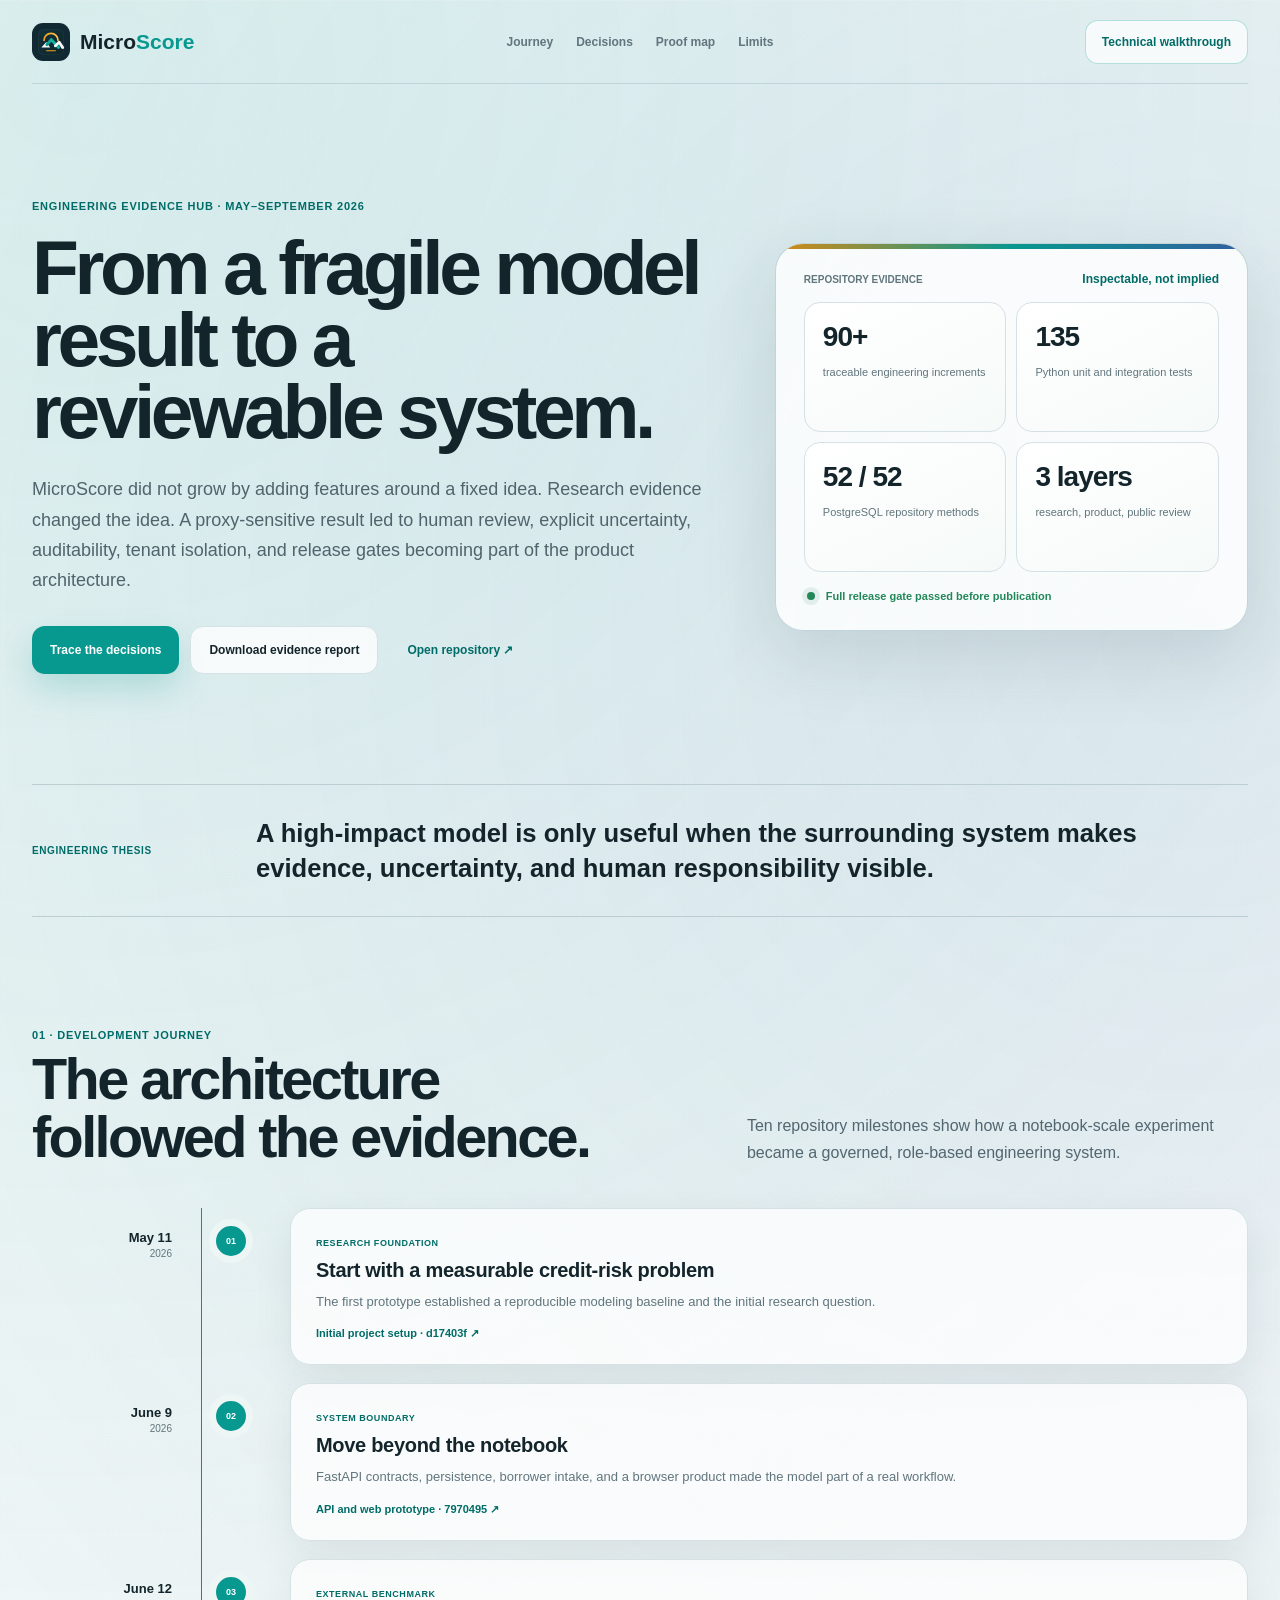
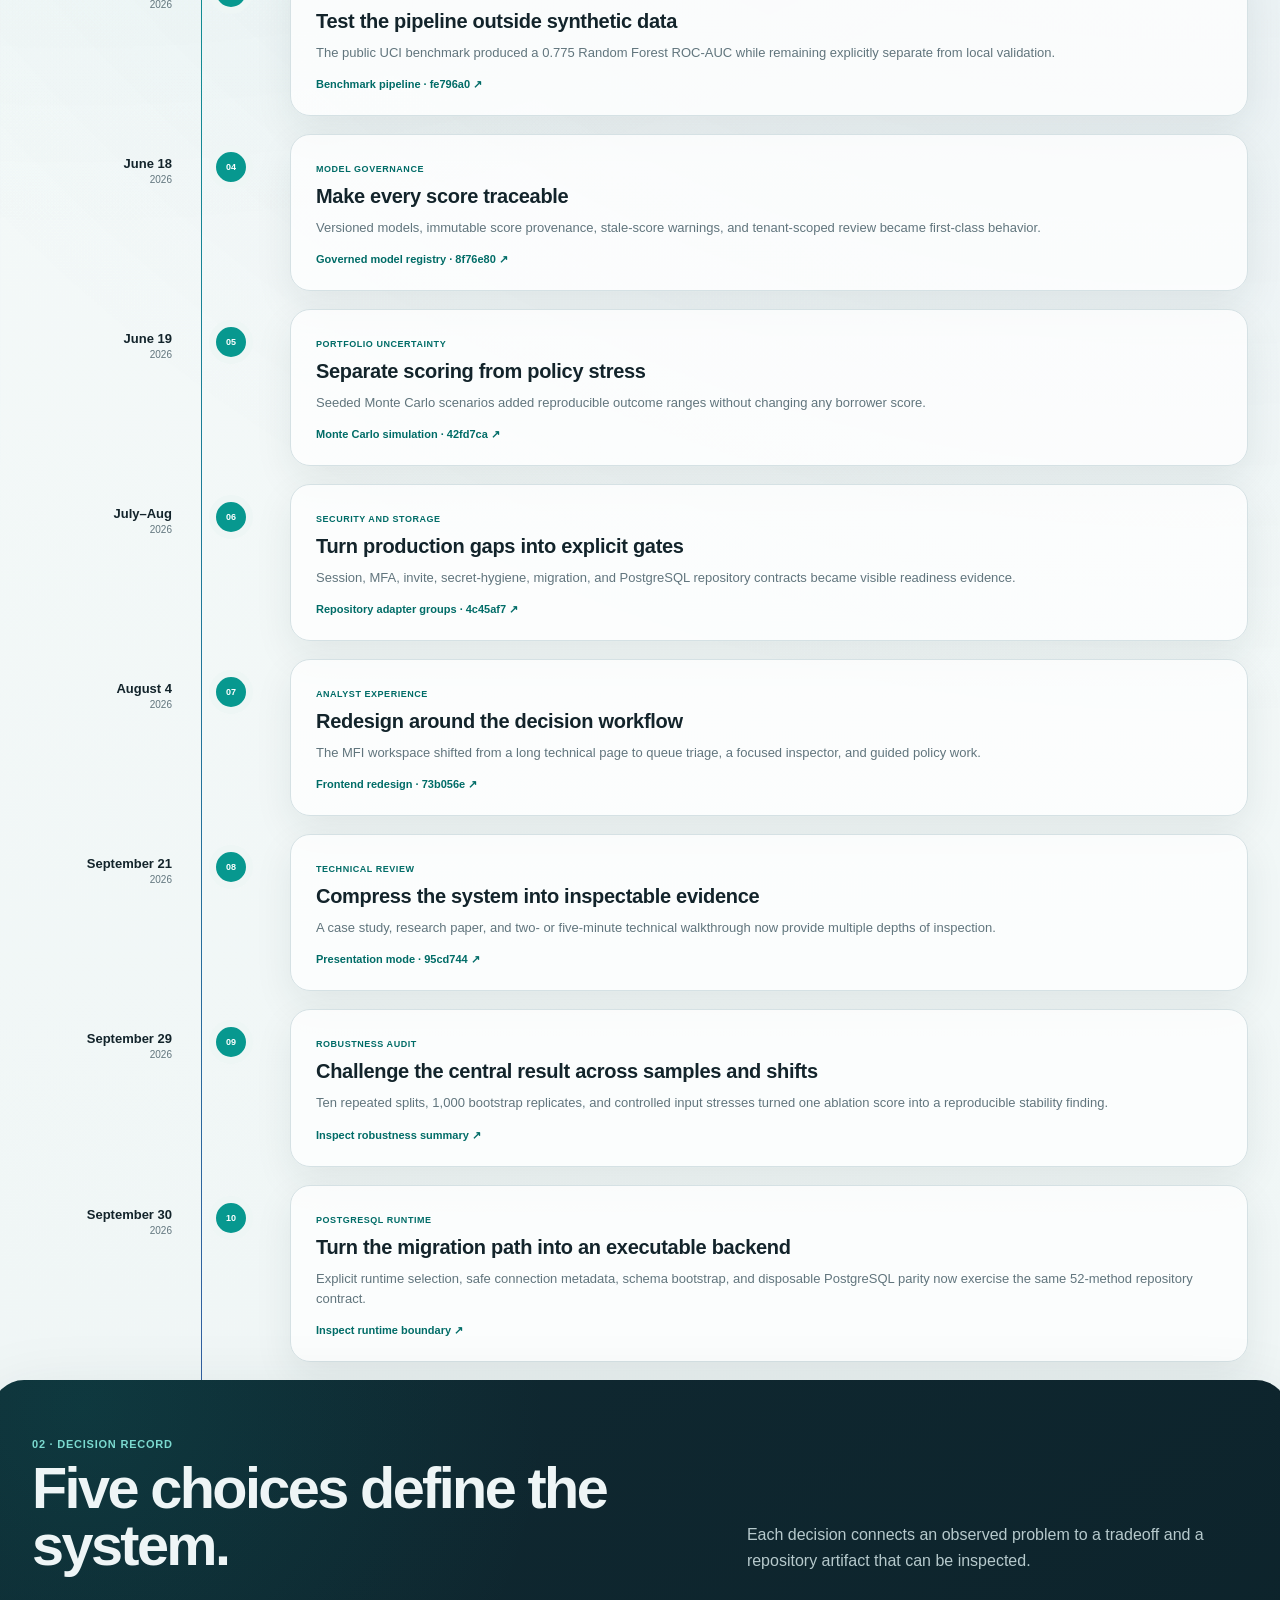
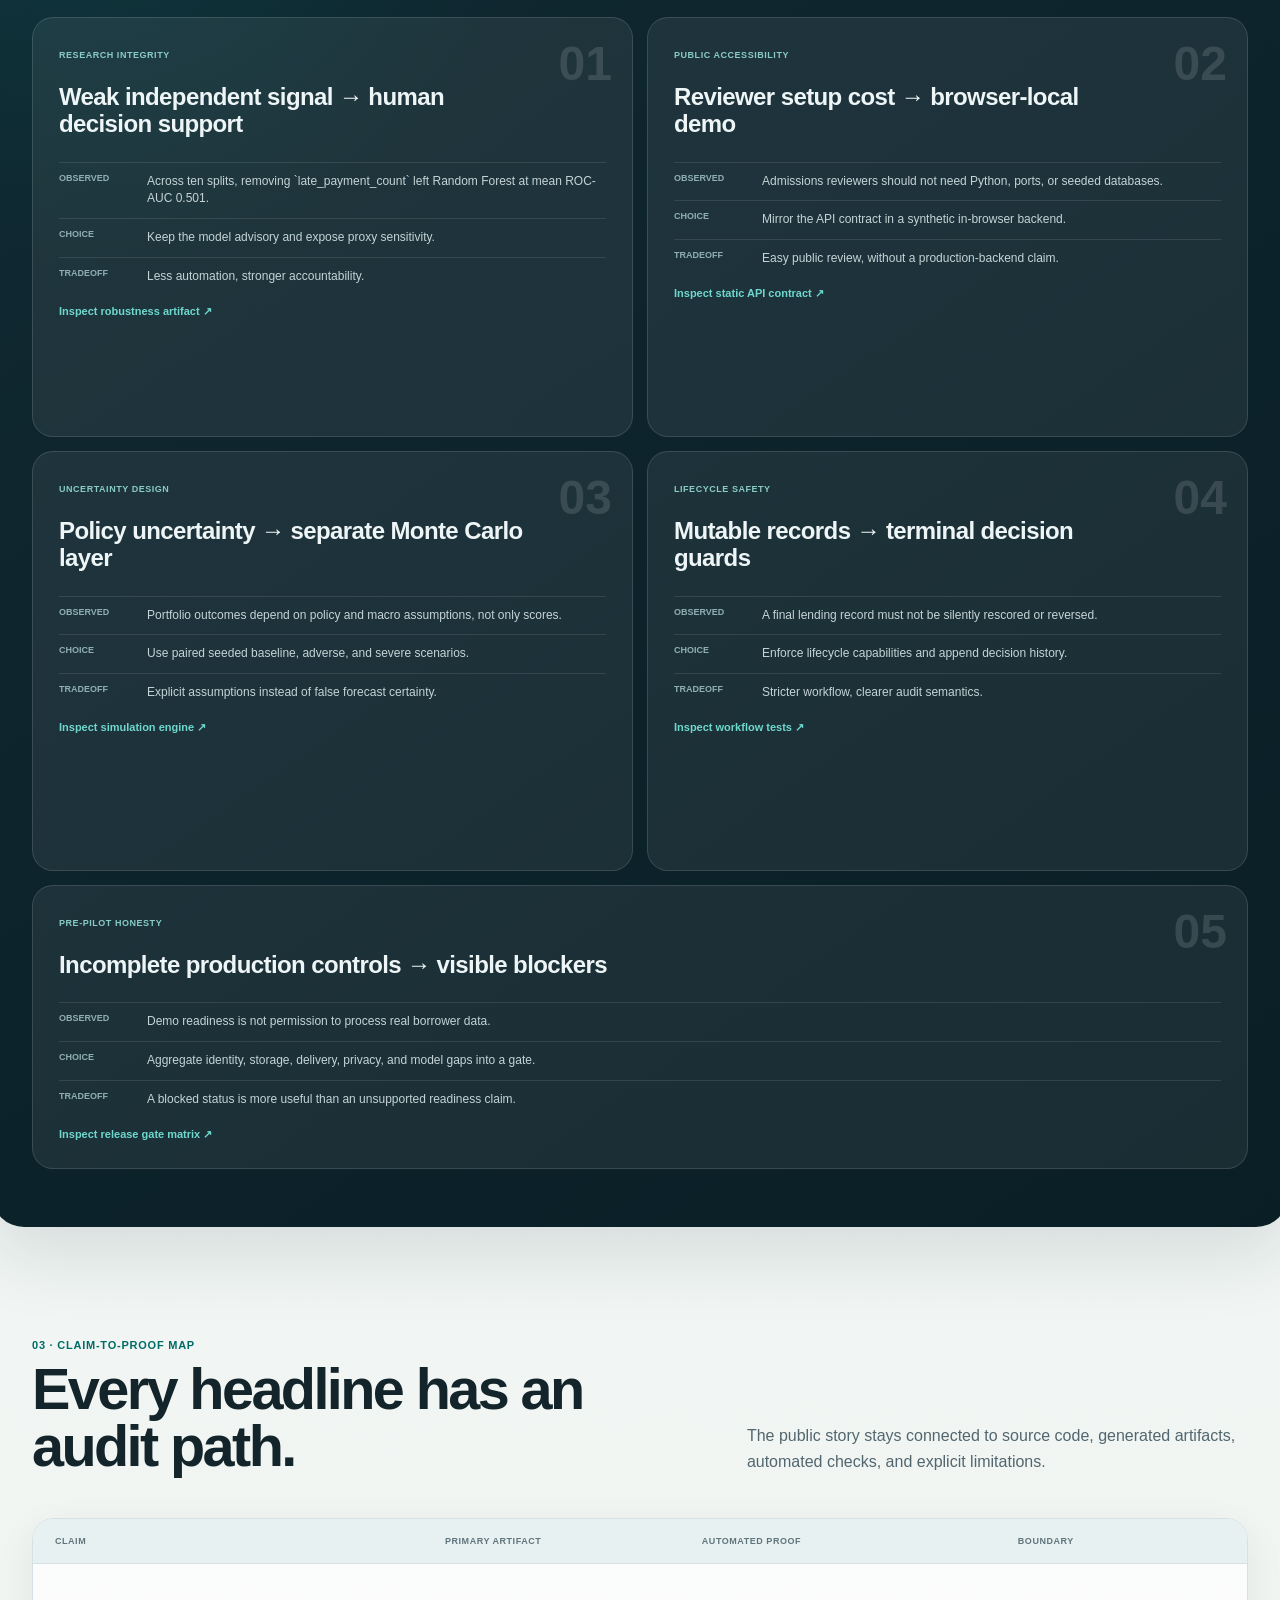
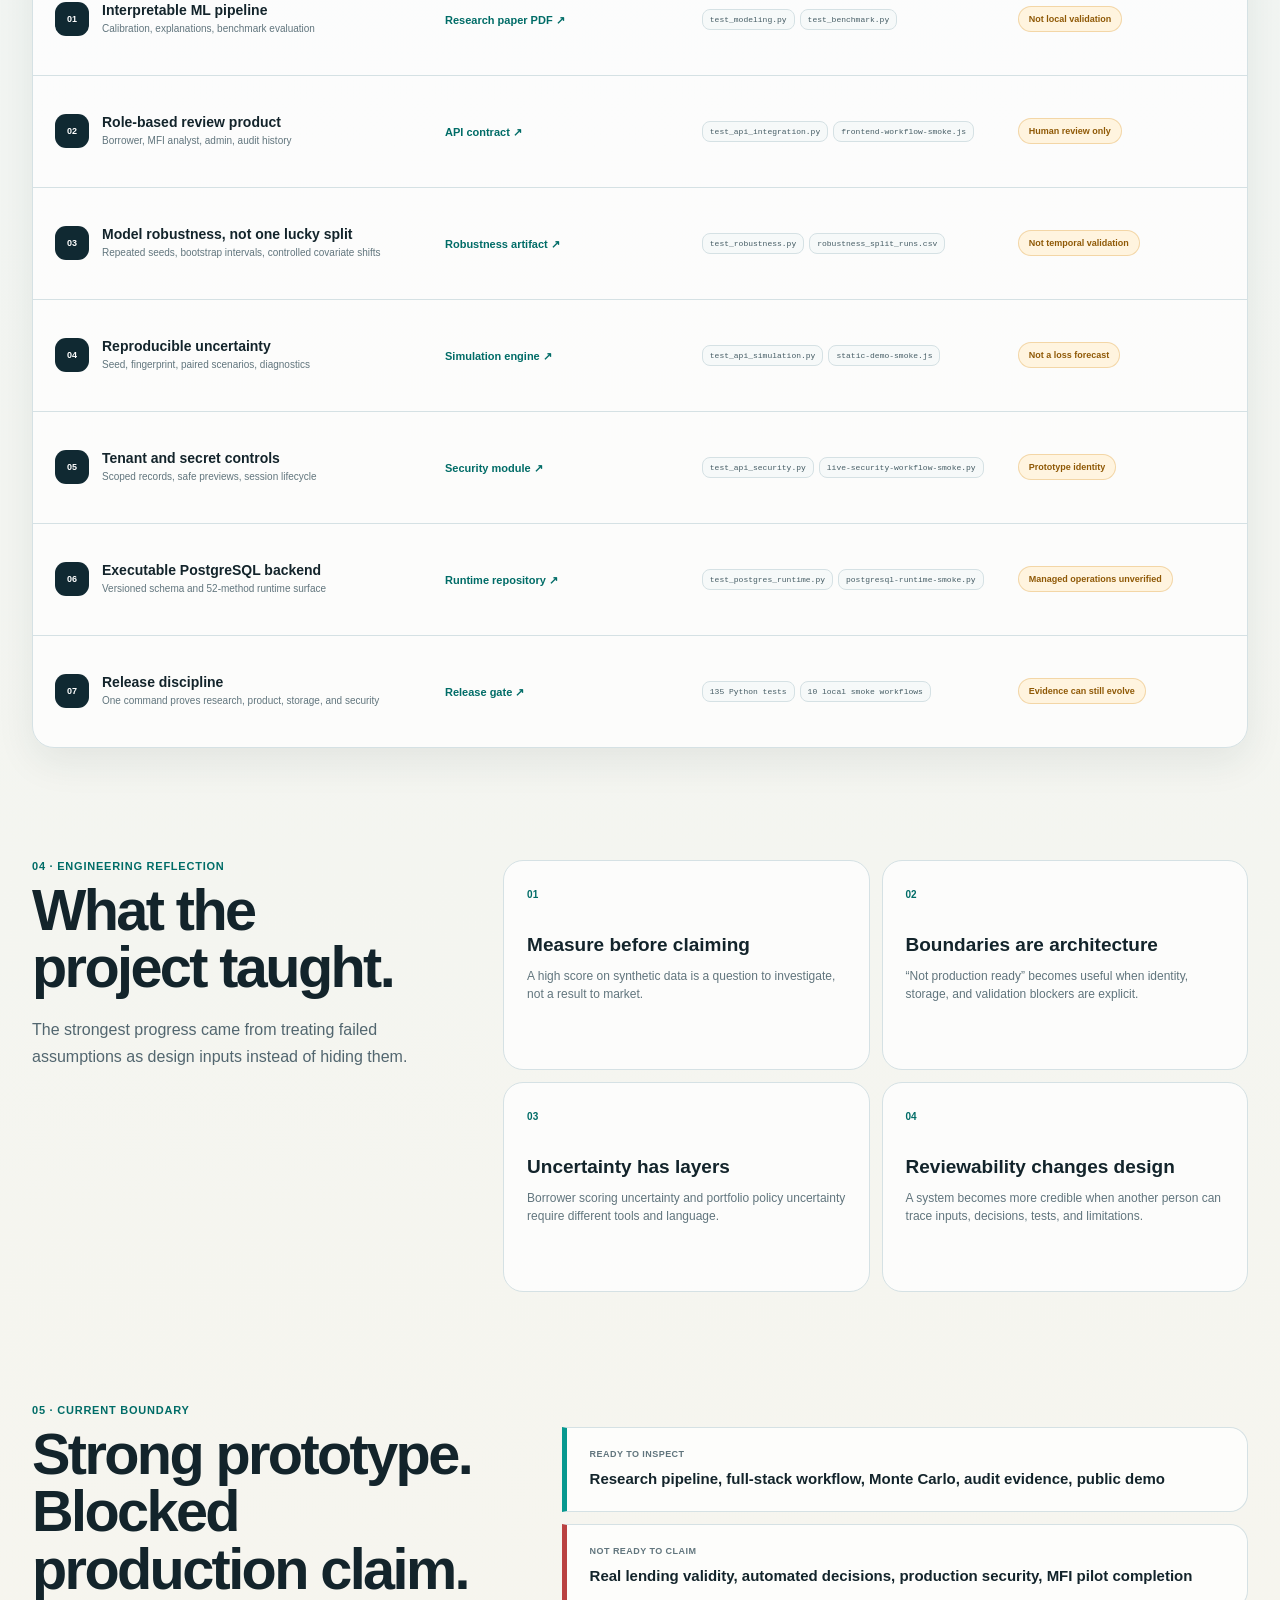
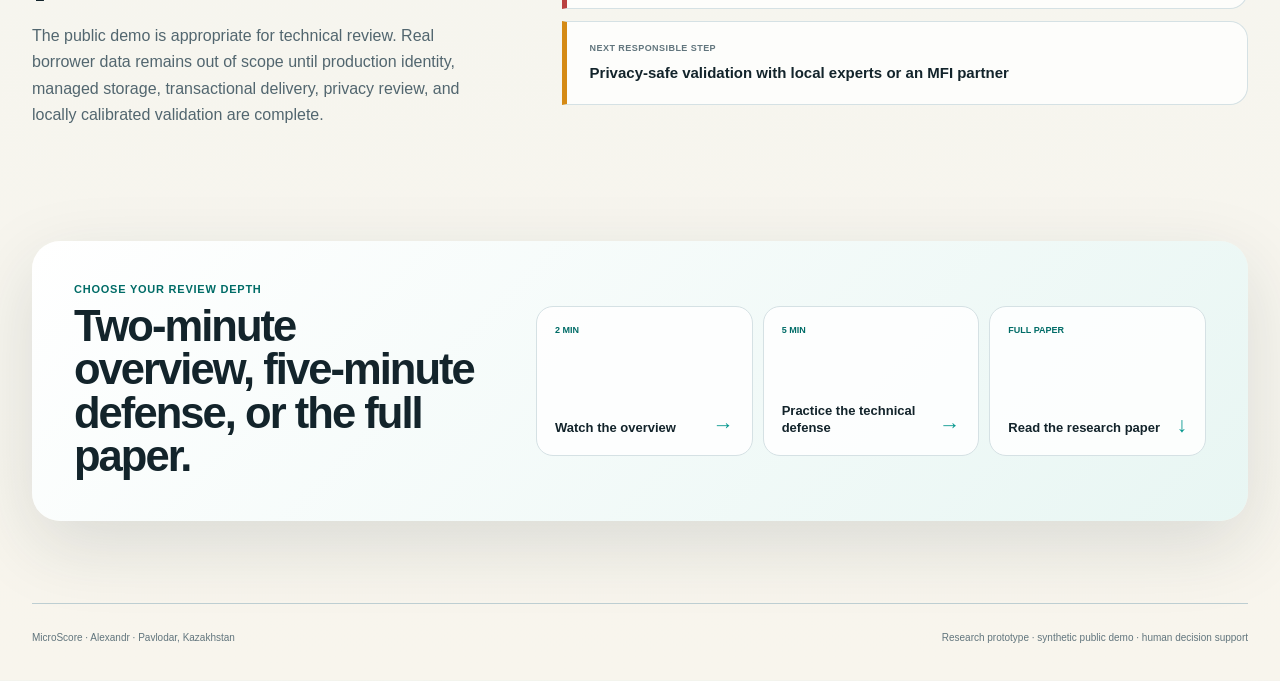
==== apps/web/evidence.html @ 1963bf27 "Add executable PostgreSQL runtime" ====
<!doctype html>
<html lang="en">
  <head>
    <meta charset="utf-8" />
    <meta name="viewport" content="width=device-width, initial-scale=1" />
    <meta name="theme-color" content="#102932" />
    <meta
      name="description"
      content="Trace the engineering decisions, development history, and reproducible evidence behind MicroScore."
    />
    <title>MicroScore | Engineering Evidence</title>
    <link rel="icon" type="image/svg+xml" href="./assets/favicon.svg" />
    <link rel="icon" type="image/png" sizes="32x32" href="./assets/favicon-32.png" />
    <link rel="stylesheet" href="./evidence.css?v=20260921-evidence-hub-v1" />
  </head>
  <body>
    <header class="evidence-nav">
      <a class="evidence-brand" href="./#/review" aria-label="Return to the MicroScore engineering case study">
        <img src="./assets/microscore-mark.svg" alt="" />
        <span><strong>Micro</strong>Score</span>
      </a>
      <nav aria-label="Evidence hub navigation">
        <a href="#journey">Journey</a>
        <a href="#decisions">Decisions</a>
        <a href="#proof">Proof map</a>
        <a href="#limits">Limits</a>
      </nav>
      <a class="nav-cta" href="./showcase.html">Technical walkthrough</a>
    </header>

    <main>
      <section class="evidence-hero">
        <div class="hero-copy">
          <p class="evidence-eyebrow">Engineering evidence hub · May–September 2026</p>
          <h1>From a fragile model result to a reviewable system.</h1>
          <p class="hero-lead">
            MicroScore did not grow by adding features around a fixed idea. Research evidence changed the idea.
            A proxy-sensitive result led to human review, explicit uncertainty, auditability, tenant isolation,
            and release gates becoming part of the product architecture.
          </p>
          <div class="hero-actions">
            <a class="primary-action" href="#decisions">Trace the decisions</a>
            <a class="secondary-action" href="./assets/MicroScore_Engineering_Case_Study.pdf" download>Download evidence report</a>
            <a class="text-action" href="https://github.com/alex-tereshkovv/micro-score" target="_blank" rel="noreferrer">Open repository ↗</a>
          </div>
        </div>
        <aside class="hero-proof" aria-label="Project evidence snapshot">
          <div class="proof-header">
            <span>Repository evidence</span>
            <strong>Inspectable, not implied</strong>
          </div>
          <div class="hero-metrics">
            <div><strong>90+</strong><span>traceable engineering increments</span></div>
            <div><strong>135</strong><span>Python unit and integration tests</span></div>
            <div><strong>52 / 52</strong><span>PostgreSQL repository methods</span></div>
            <div><strong>3 layers</strong><span>research, product, public review</span></div>
          </div>
          <p><span></span>Full release gate passed before publication</p>
        </aside>
      </section>

      <section class="thesis-strip" aria-label="Engineering thesis">
        <span>Engineering thesis</span>
        <strong>A high-impact model is only useful when the surrounding system makes evidence, uncertainty, and human responsibility visible.</strong>
      </section>

      <section id="journey" class="evidence-section journey-section">
        <div class="section-heading">
          <div>
            <p class="evidence-eyebrow">01 · Development journey</p>
            <h2>The architecture followed the evidence.</h2>
          </div>
          <p>Ten repository milestones show how a notebook-scale experiment became a governed, role-based engineering system.</p>
        </div>

        <div class="journey-grid">
          <article data-milestone>
            <div class="journey-date"><span>May 11</span><em>2026</em></div>
            <div class="journey-marker">01</div>
            <div class="journey-copy">
              <span>Research foundation</span>
              <h3>Start with a measurable credit-risk problem</h3>
              <p>The first prototype established a reproducible modeling baseline and the initial research question.</p>
              <a href="https://github.com/alex-tereshkovv/micro-score/commit/d17403f" target="_blank" rel="noreferrer">Initial project setup · d17403f ↗</a>
            </div>
          </article>
          <article data-milestone>
            <div class="journey-date"><span>June 9</span><em>2026</em></div>
            <div class="journey-marker">02</div>
            <div class="journey-copy">
              <span>System boundary</span>
              <h3>Move beyond the notebook</h3>
              <p>FastAPI contracts, persistence, borrower intake, and a browser product made the model part of a real workflow.</p>
              <a href="https://github.com/alex-tereshkovv/micro-score/commit/7970495" target="_blank" rel="noreferrer">API and web prototype · 7970495 ↗</a>
            </div>
          </article>
          <article data-milestone>
            <div class="journey-date"><span>June 12</span><em>2026</em></div>
            <div class="journey-marker">03</div>
            <div class="journey-copy">
              <span>External benchmark</span>
              <h3>Test the pipeline outside synthetic data</h3>
              <p>The public UCI benchmark produced a 0.775 Random Forest ROC-AUC while remaining explicitly separate from local validation.</p>
              <a href="https://github.com/alex-tereshkovv/micro-score/commit/fe796a0" target="_blank" rel="noreferrer">Benchmark pipeline · fe796a0 ↗</a>
            </div>
          </article>
          <article data-milestone>
            <div class="journey-date"><span>June 18</span><em>2026</em></div>
            <div class="journey-marker">04</div>
            <div class="journey-copy">
              <span>Model governance</span>
              <h3>Make every score traceable</h3>
              <p>Versioned models, immutable score provenance, stale-score warnings, and tenant-scoped review became first-class behavior.</p>
              <a href="https://github.com/alex-tereshkovv/micro-score/commit/8f76e80" target="_blank" rel="noreferrer">Governed model registry · 8f76e80 ↗</a>
            </div>
          </article>
          <article data-milestone>
            <div class="journey-date"><span>June 19</span><em>2026</em></div>
            <div class="journey-marker">05</div>
            <div class="journey-copy">
              <span>Portfolio uncertainty</span>
              <h3>Separate scoring from policy stress</h3>
              <p>Seeded Monte Carlo scenarios added reproducible outcome ranges without changing any borrower score.</p>
              <a href="https://github.com/alex-tereshkovv/micro-score/commit/42fd7ca" target="_blank" rel="noreferrer">Monte Carlo simulation · 42fd7ca ↗</a>
            </div>
          </article>
          <article data-milestone>
            <div class="journey-date"><span>July–Aug</span><em>2026</em></div>
            <div class="journey-marker">06</div>
            <div class="journey-copy">
              <span>Security and storage</span>
              <h3>Turn production gaps into explicit gates</h3>
              <p>Session, MFA, invite, secret-hygiene, migration, and PostgreSQL repository contracts became visible readiness evidence.</p>
              <a href="https://github.com/alex-tereshkovv/micro-score/commit/4c45af7" target="_blank" rel="noreferrer">Repository adapter groups · 4c45af7 ↗</a>
            </div>
          </article>
          <article data-milestone>
            <div class="journey-date"><span>August 4</span><em>2026</em></div>
            <div class="journey-marker">07</div>
            <div class="journey-copy">
              <span>Analyst experience</span>
              <h3>Redesign around the decision workflow</h3>
              <p>The MFI workspace shifted from a long technical page to queue triage, a focused inspector, and guided policy work.</p>
              <a href="https://github.com/alex-tereshkovv/micro-score/commit/73b056e" target="_blank" rel="noreferrer">Frontend redesign · 73b056e ↗</a>
            </div>
          </article>
          <article data-milestone>
            <div class="journey-date"><span>September 21</span><em>2026</em></div>
            <div class="journey-marker">08</div>
            <div class="journey-copy">
              <span>Technical review</span>
              <h3>Compress the system into inspectable evidence</h3>
              <p>A case study, research paper, and two- or five-minute technical walkthrough now provide multiple depths of inspection.</p>
              <a href="https://github.com/alex-tereshkovv/micro-score/commit/95cd744" target="_blank" rel="noreferrer">Presentation mode · 95cd744 ↗</a>
            </div>
          </article>
          <article data-milestone>
            <div class="journey-date"><span>September 29</span><em>2026</em></div>
            <div class="journey-marker">09</div>
            <div class="journey-copy">
              <span>Robustness audit</span>
              <h3>Challenge the central result across samples and shifts</h3>
              <p>Ten repeated splits, 1,000 bootstrap replicates, and controlled input stresses turned one ablation score into a reproducible stability finding.</p>
              <a href="https://github.com/alex-tereshkovv/micro-score/blob/main/reports/research-artifacts/robustness_summary.csv" target="_blank" rel="noreferrer">Inspect robustness summary ↗</a>
            </div>
          </article>
          <article data-milestone>
            <div class="journey-date"><span>September 30</span><em>2026</em></div>
            <div class="journey-marker">10</div>
            <div class="journey-copy">
              <span>PostgreSQL runtime</span>
              <h3>Turn the migration path into an executable backend</h3>
              <p>Explicit runtime selection, safe connection metadata, schema bootstrap, and disposable PostgreSQL parity now exercise the same 52-method repository contract.</p>
              <a href="https://github.com/alex-tereshkovv/micro-score/blob/main/src/microscore_api/postgres_runtime.py" target="_blank" rel="noreferrer">Inspect runtime boundary ↗</a>
            </div>
          </article>
        </div>
      </section>

      <section id="decisions" class="evidence-section decision-section">
        <div class="section-heading light-heading">
          <div>
            <p class="evidence-eyebrow">02 · Decision record</p>
            <h2>Five choices define the system.</h2>
          </div>
          <p>Each decision connects an observed problem to a tradeoff and a repository artifact that can be inspected.</p>
        </div>

        <div class="decision-grid">
          <article data-decision>
            <div class="decision-number">01</div>
            <span>Research integrity</span>
            <h3>Weak independent signal → human decision support</h3>
            <dl>
              <div><dt>Observed</dt><dd>Across ten splits, removing `late_payment_count` left Random Forest at mean ROC-AUC 0.501.</dd></div>
              <div><dt>Choice</dt><dd>Keep the model advisory and expose proxy sensitivity.</dd></div>
              <div><dt>Tradeoff</dt><dd>Less automation, stronger accountability.</dd></div>
            </dl>
            <a href="https://github.com/alex-tereshkovv/micro-score/blob/main/reports/research-artifacts/robustness_summary.csv" target="_blank" rel="noreferrer">Inspect robustness artifact ↗</a>
          </article>
          <article data-decision>
            <div class="decision-number">02</div>
            <span>Public accessibility</span>
            <h3>Reviewer setup cost → browser-local demo</h3>
            <dl>
              <div><dt>Observed</dt><dd>Admissions reviewers should not need Python, ports, or seeded databases.</dd></div>
              <div><dt>Choice</dt><dd>Mirror the API contract in a synthetic in-browser backend.</dd></div>
              <div><dt>Tradeoff</dt><dd>Easy public review, without a production-backend claim.</dd></div>
            </dl>
            <a href="https://github.com/alex-tereshkovv/micro-score/blob/main/apps/web/mock-api.js" target="_blank" rel="noreferrer">Inspect static API contract ↗</a>
          </article>
          <article data-decision>
            <div class="decision-number">03</div>
            <span>Uncertainty design</span>
            <h3>Policy uncertainty → separate Monte Carlo layer</h3>
            <dl>
              <div><dt>Observed</dt><dd>Portfolio outcomes depend on policy and macro assumptions, not only scores.</dd></div>
              <div><dt>Choice</dt><dd>Use paired seeded baseline, adverse, and severe scenarios.</dd></div>
              <div><dt>Tradeoff</dt><dd>Explicit assumptions instead of false forecast certainty.</dd></div>
            </dl>
            <a href="https://github.com/alex-tereshkovv/micro-score/blob/main/src/microscore_api/simulation.py" target="_blank" rel="noreferrer">Inspect simulation engine ↗</a>
          </article>
          <article data-decision>
            <div class="decision-number">04</div>
            <span>Lifecycle safety</span>
            <h3>Mutable records → terminal decision guards</h3>
            <dl>
              <div><dt>Observed</dt><dd>A final lending record must not be silently rescored or reversed.</dd></div>
              <div><dt>Choice</dt><dd>Enforce lifecycle capabilities and append decision history.</dd></div>
              <div><dt>Tradeoff</dt><dd>Stricter workflow, clearer audit semantics.</dd></div>
            </dl>
            <a href="https://github.com/alex-tereshkovv/micro-score/blob/main/tests/test_api_integration.py" target="_blank" rel="noreferrer">Inspect workflow tests ↗</a>
          </article>
          <article data-decision>
            <div class="decision-number">05</div>
            <span>Pre-pilot honesty</span>
            <h3>Incomplete production controls → visible blockers</h3>
            <dl>
              <div><dt>Observed</dt><dd>Demo readiness is not permission to process real borrower data.</dd></div>
              <div><dt>Choice</dt><dd>Aggregate identity, storage, delivery, privacy, and model gaps into a gate.</dd></div>
              <div><dt>Tradeoff</dt><dd>A blocked status is more useful than an unsupported readiness claim.</dd></div>
            </dl>
            <a href="https://github.com/alex-tereshkovv/micro-score/blob/main/docs/ENGINEERING_QUALITY.md" target="_blank" rel="noreferrer">Inspect release gate matrix ↗</a>
          </article>
        </div>
      </section>

      <section id="proof" class="evidence-section proof-section">
        <div class="section-heading">
          <div>
            <p class="evidence-eyebrow">03 · Claim-to-proof map</p>
            <h2>Every headline has an audit path.</h2>
          </div>
          <p>The public story stays connected to source code, generated artifacts, automated checks, and explicit limitations.</p>
        </div>

        <div class="proof-map" role="table" aria-label="MicroScore claim-to-proof map">
          <div class="proof-map-header" role="row">
            <span role="columnheader">Claim</span><span role="columnheader">Primary artifact</span><span role="columnheader">Automated proof</span><span role="columnheader">Boundary</span>
          </div>
          <article role="row">
            <div role="cell"><span class="proof-index">01</span><strong>Interpretable ML pipeline</strong><small>Calibration, explanations, benchmark evaluation</small></div>
            <div role="cell"><a href="./assets/MicroScore_Research_Paper.pdf" target="_blank" rel="noreferrer">Research paper PDF ↗</a></div>
            <div role="cell"><code>test_modeling.py</code><code>test_benchmark.py</code></div>
            <div role="cell"><span class="boundary-pill">Not local validation</span></div>
          </article>
          <article role="row">
            <div role="cell"><span class="proof-index">02</span><strong>Role-based review product</strong><small>Borrower, MFI analyst, admin, audit history</small></div>
            <div role="cell"><a href="https://github.com/alex-tereshkovv/micro-score/blob/main/docs/API_CONTRACT.md" target="_blank" rel="noreferrer">API contract ↗</a></div>
            <div role="cell"><code>test_api_integration.py</code><code>frontend-workflow-smoke.js</code></div>
            <div role="cell"><span class="boundary-pill">Human review only</span></div>
          </article>
          <article role="row">
            <div role="cell"><span class="proof-index">03</span><strong>Model robustness, not one lucky split</strong><small>Repeated seeds, bootstrap intervals, controlled covariate shifts</small></div>
            <div role="cell"><a href="https://github.com/alex-tereshkovv/micro-score/blob/main/reports/research-artifacts/robustness_summary.csv" target="_blank" rel="noreferrer">Robustness artifact ↗</a></div>
            <div role="cell"><code>test_robustness.py</code><code>robustness_split_runs.csv</code></div>
            <div role="cell"><span class="boundary-pill">Not temporal validation</span></div>
          </article>
          <article role="row">
            <div role="cell"><span class="proof-index">04</span><strong>Reproducible uncertainty</strong><small>Seed, fingerprint, paired scenarios, diagnostics</small></div>
            <div role="cell"><a href="https://github.com/alex-tereshkovv/micro-score/blob/main/src/microscore_api/simulation.py" target="_blank" rel="noreferrer">Simulation engine ↗</a></div>
            <div role="cell"><code>test_api_simulation.py</code><code>static-demo-smoke.js</code></div>
            <div role="cell"><span class="boundary-pill">Not a loss forecast</span></div>
          </article>
          <article role="row">
            <div role="cell"><span class="proof-index">05</span><strong>Tenant and secret controls</strong><small>Scoped records, safe previews, session lifecycle</small></div>
            <div role="cell"><a href="https://github.com/alex-tereshkovv/micro-score/blob/main/src/microscore_api/security.py" target="_blank" rel="noreferrer">Security module ↗</a></div>
            <div role="cell"><code>test_api_security.py</code><code>live-security-workflow-smoke.py</code></div>
            <div role="cell"><span class="boundary-pill">Prototype identity</span></div>
          </article>
          <article role="row">
            <div role="cell"><span class="proof-index">06</span><strong>Executable PostgreSQL backend</strong><small>Versioned schema and 52-method runtime surface</small></div>
            <div role="cell"><a href="https://github.com/alex-tereshkovv/micro-score/blob/main/src/microscore_api/postgres_runtime.py" target="_blank" rel="noreferrer">Runtime repository ↗</a></div>
            <div role="cell"><code>test_postgres_runtime.py</code><code>postgresql-runtime-smoke.py</code></div>
            <div role="cell"><span class="boundary-pill">Managed operations unverified</span></div>
          </article>
          <article role="row">
            <div role="cell"><span class="proof-index">07</span><strong>Release discipline</strong><small>One command proves research, product, storage, and security</small></div>
            <div role="cell"><a href="https://github.com/alex-tereshkovv/micro-score/blob/main/scripts/check.ps1" target="_blank" rel="noreferrer">Release gate ↗</a></div>
            <div role="cell"><code>135 Python tests</code><code>10 local smoke workflows</code></div>
            <div role="cell"><span class="boundary-pill">Evidence can still evolve</span></div>
          </article>
        </div>
      </section>

      <section class="evidence-section learning-section">
        <div class="learning-intro">
          <p class="evidence-eyebrow">04 · Engineering reflection</p>
          <h2>What the project taught.</h2>
          <p>The strongest progress came from treating failed assumptions as design inputs instead of hiding them.</p>
        </div>
        <div class="learning-grid">
          <article><span>01</span><h3>Measure before claiming</h3><p>A high score on synthetic data is a question to investigate, not a result to market.</p></article>
          <article><span>02</span><h3>Boundaries are architecture</h3><p>“Not production ready” becomes useful when identity, storage, and validation blockers are explicit.</p></article>
          <article><span>03</span><h3>Uncertainty has layers</h3><p>Borrower scoring uncertainty and portfolio policy uncertainty require different tools and language.</p></article>
          <article><span>04</span><h3>Reviewability changes design</h3><p>A system becomes more credible when another person can trace inputs, decisions, tests, and limitations.</p></article>
        </div>
      </section>

      <section id="limits" class="evidence-section limits-section">
        <div>
          <p class="evidence-eyebrow">05 · Current boundary</p>
          <h2>Strong prototype.<br />Blocked production claim.</h2>
          <p>
            The public demo is appropriate for technical review. Real borrower data remains out of scope until
            production identity, managed storage, transactional delivery, privacy review, and locally calibrated validation are complete.
          </p>
        </div>
        <div class="limits-stack">
          <article><span>Ready to inspect</span><strong>Research pipeline, full-stack workflow, Monte Carlo, audit evidence, public demo</strong></article>
          <article><span>Not ready to claim</span><strong>Real lending validity, automated decisions, production security, MFI pilot completion</strong></article>
          <article><span>Next responsible step</span><strong>Privacy-safe validation with local experts or an MFI partner</strong></article>
        </div>
      </section>

      <section class="evidence-cta">
        <div>
          <p class="evidence-eyebrow">Choose your review depth</p>
          <h2>Two-minute overview, five-minute defense, or the full paper.</h2>
        </div>
        <div class="cta-grid">
          <a href="./showcase.html"><span>2 min</span><strong>Watch the overview</strong><em>→</em></a>
          <a href="./showcase.html?mode=technical&amp;guide=1"><span>5 min</span><strong>Practice the technical defense</strong><em>→</em></a>
          <a href="./assets/MicroScore_Research_Paper.pdf"><span>Full paper</span><strong>Read the research paper</strong><em>↓</em></a>
        </div>
      </section>
    </main>

    <footer class="evidence-footer">
      <span>MicroScore · Alexandr · Pavlodar, Kazakhstan</span>
      <span>Research prototype · synthetic public demo · human decision support</span>
    </footer>
  </body>
</html>
---- apps/web/evidence.css ----
:root {
  color-scheme: light;
  --navy: #102932;
  --navy-deep: #0a1e25;
  --ink: #13242b;
  --muted: #61757d;
  --line: #d5e1e4;
  --line-strong: #bdced2;
  --paper: #f7faf9;
  --white: #ffffff;
  --teal: #07988f;
  --teal-dark: #006c67;
  --teal-soft: #e2f5f1;
  --blue: #315f9f;
  --amber: #d58a15;
  --red: #ba4141;
  --green: #23875a;
  --shadow: 0 24px 75px rgba(20, 45, 53, 0.13);
  --shadow-soft: 0 14px 38px rgba(20, 45, 53, 0.08);
  font-family: Inter, Aptos, "Segoe UI", Arial, sans-serif;
}

* {
  box-sizing: border-box;
}

html {
  scroll-behavior: smooth;
}

body {
  min-width: 320px;
  margin: 0;
  background:
    radial-gradient(circle at 6% 1%, rgba(7, 152, 143, 0.12), transparent 25%),
    radial-gradient(circle at 93% 9%, rgba(49, 95, 159, 0.11), transparent 26%),
    linear-gradient(180deg, #f9fcfb 0%, #eef5f5 50%, #f8f5ed 100%);
  color: var(--ink);
}

a {
  color: inherit;
}

a:focus-visible {
  outline: 3px solid rgba(7, 152, 143, 0.35);
  outline-offset: 3px;
}

.evidence-nav,
main,
.evidence-footer {
  width: min(1280px, calc(100% - 64px));
  margin-inline: auto;
}

.evidence-nav {
  position: relative;
  z-index: 20;
  display: grid;
  grid-template-columns: 1fr auto 1fr;
  gap: 28px;
  align-items: center;
  min-height: 84px;
  border-bottom: 1px solid rgba(183, 204, 208, 0.72);
}

.evidence-brand {
  display: inline-flex;
  gap: 10px;
  align-items: center;
  justify-self: start;
  color: var(--teal);
  font-size: 21px;
  font-weight: 850;
  text-decoration: none;
}

.evidence-brand img {
  width: 38px;
  height: 38px;
  border-radius: 11px;
  background: var(--navy);
  padding: 5px;
}

.evidence-brand strong {
  color: var(--ink);
}

.evidence-nav nav {
  display: flex;
  gap: 23px;
  align-items: center;
}

.evidence-nav nav a {
  color: var(--muted);
  font-size: 12px;
  font-weight: 800;
  text-decoration: none;
}

.evidence-nav nav a:hover {
  color: var(--teal-dark);
}

.nav-cta {
  display: inline-grid;
  place-items: center;
  justify-self: end;
  min-height: 44px;
  border: 1px solid rgba(7, 152, 143, 0.28);
  border-radius: 13px;
  background: rgba(255, 255, 255, 0.72);
  color: var(--teal-dark);
  padding-inline: 16px;
  font-size: 12px;
  font-weight: 850;
  text-decoration: none;
}

.evidence-hero {
  display: grid;
  grid-template-columns: minmax(0, 1.18fr) minmax(390px, 0.82fr);
  gap: 62px;
  align-items: center;
  min-height: 700px;
  padding: 70px 0 64px;
}

.evidence-eyebrow {
  margin: 0;
  color: var(--teal-dark);
  font-size: 11px;
  font-weight: 900;
  letter-spacing: 0.07em;
  text-transform: uppercase;
}

.hero-copy h1 {
  max-width: 850px;
  margin: 19px 0 0;
  font-size: clamp(52px, 6vw, 86px);
  line-height: 0.94;
  letter-spacing: -0.058em;
}

.hero-lead {
  max-width: 760px;
  margin: 27px 0 0;
  color: #50646c;
  font-size: 18px;
  line-height: 1.68;
}

.hero-actions {
  display: flex;
  flex-wrap: wrap;
  gap: 11px;
  align-items: center;
  margin-top: 31px;
}

.hero-actions a {
  display: inline-flex;
  align-items: center;
  min-height: 48px;
  border-radius: 13px;
  padding: 0 18px;
  font-size: 12px;
  font-weight: 850;
  text-decoration: none;
}

.primary-action {
  background: var(--teal);
  color: var(--white);
  box-shadow: 0 14px 32px rgba(7, 152, 143, 0.22);
}

.secondary-action {
  border: 1px solid var(--line);
  background: rgba(255, 255, 255, 0.78);
  color: var(--ink);
}

.text-action {
  color: var(--teal-dark);
}

.hero-proof {
  position: relative;
  border: 1px solid rgba(181, 204, 208, 0.82);
  border-radius: 28px;
  background: rgba(255, 255, 255, 0.82);
  padding: 28px;
  box-shadow: var(--shadow);
  overflow: hidden;
}

.hero-proof::before {
  content: "";
  position: absolute;
  inset: 0 0 auto;
  height: 5px;
  background: linear-gradient(90deg, var(--amber), var(--teal), var(--blue));
}

.proof-header {
  display: flex;
  justify-content: space-between;
  gap: 20px;
  align-items: baseline;
  margin-bottom: 16px;
}

.proof-header span {
  color: var(--muted);
  font-size: 10px;
  font-weight: 900;
  text-transform: uppercase;
}

.proof-header strong {
  color: var(--teal-dark);
  font-size: 12px;
}

.hero-metrics {
  display: grid;
  grid-template-columns: repeat(2, 1fr);
  gap: 10px;
}

.hero-metrics > div {
  min-height: 130px;
  border: 1px solid var(--line);
  border-radius: 16px;
  background: linear-gradient(155deg, #ffffff, #f5faf8);
  padding: 18px;
}

.hero-metrics strong,
.hero-metrics span {
  display: block;
}

.hero-metrics strong {
  color: var(--ink);
  font-size: 28px;
  letter-spacing: -0.035em;
}

.hero-metrics span {
  margin-top: 12px;
  color: var(--muted);
  font-size: 11px;
  line-height: 1.45;
}

.hero-proof > p {
  display: flex;
  gap: 11px;
  align-items: center;
  margin: 18px 3px 0;
  color: var(--green);
  font-size: 11px;
  font-weight: 850;
}

.hero-proof > p span {
  width: 8px;
  height: 8px;
  border-radius: 50%;
  background: var(--green);
  box-shadow: 0 0 0 5px rgba(35, 135, 90, 0.11);
}

.thesis-strip {
  display: grid;
  grid-template-columns: 190px 1fr;
  gap: 34px;
  align-items: center;
  border-top: 1px solid var(--line-strong);
  border-bottom: 1px solid var(--line-strong);
  padding: 31px 0;
}

.thesis-strip span {
  color: var(--teal-dark);
  font-size: 10px;
  font-weight: 900;
  letter-spacing: 0.06em;
  text-transform: uppercase;
}

.thesis-strip strong {
  font-size: clamp(18px, 2vw, 27px);
  line-height: 1.35;
}

.evidence-section {
  padding-top: 112px;
}

.section-heading {
  display: grid;
  grid-template-columns: minmax(0, 1.1fr) minmax(330px, 0.9fr);
  gap: clamp(40px, 8vw, 120px);
  align-items: end;
  margin-bottom: 42px;
}

.section-heading h2,
.learning-intro h2,
.limits-section h2,
.evidence-cta h2 {
  margin: 10px 0 0;
  font-size: clamp(38px, 4.5vw, 62px);
  line-height: 1;
  letter-spacing: -0.045em;
}

.section-heading > p,
.learning-intro > p:last-child,
.limits-section > div:first-child > p:last-child {
  margin: 0;
  color: #52666f;
  font-size: 16px;
  line-height: 1.66;
}

.journey-grid {
  position: relative;
}

.journey-grid::before {
  content: "";
  position: absolute;
  inset: 0 auto 0 169px;
  width: 1px;
  background: linear-gradient(var(--teal), var(--blue));
}

.journey-grid article {
  position: relative;
  display: grid;
  grid-template-columns: 140px 58px minmax(0, 1fr);
  gap: 0 30px;
  min-height: 170px;
}

.journey-date {
  padding-top: 22px;
  text-align: right;
}

.journey-date span,
.journey-date em {
  display: block;
}

.journey-date span {
  color: var(--ink);
  font-size: 13px;
  font-weight: 900;
}

.journey-date em {
  margin-top: 3px;
  color: var(--muted);
  font-size: 10px;
  font-style: normal;
}

.journey-marker {
  position: relative;
  z-index: 2;
  display: grid;
  place-items: center;
  align-self: start;
  width: 44px;
  height: 44px;
  margin: 11px auto 0;
  border: 7px solid #eef6f5;
  border-radius: 50%;
  background: var(--teal);
  color: var(--white);
  font-size: 9px;
  font-weight: 900;
}

.journey-copy {
  margin-bottom: 18px;
  border: 1px solid var(--line);
  border-radius: 20px;
  background: rgba(255, 255, 255, 0.76);
  padding: 23px 25px;
  box-shadow: var(--shadow-soft);
}

.journey-copy > span {
  color: var(--teal-dark);
  font-size: 9px;
  font-weight: 900;
  letter-spacing: 0.06em;
  text-transform: uppercase;
}

.journey-copy h3 {
  margin: 9px 0 0;
  font-size: 20px;
  letter-spacing: -0.015em;
}

.journey-copy p {
  margin: 10px 0 0;
  color: var(--muted);
  font-size: 13px;
  line-height: 1.55;
}

.journey-copy a {
  display: inline-block;
  margin-top: 15px;
  color: var(--teal-dark);
  font-size: 11px;
  font-weight: 850;
  text-decoration: none;
}

.decision-section {
  position: relative;
  width: calc(100% + 80px);
  margin-left: -40px;
  border-radius: 32px;
  background:
    radial-gradient(circle at 7% 2%, rgba(7, 152, 143, 0.14), transparent 25%),
    linear-gradient(145deg, var(--navy), var(--navy-deep));
  color: #eef5f6;
  padding: 58px 40px;
  box-shadow: var(--shadow);
}

.light-heading .evidence-eyebrow {
  color: #7bd9cf;
}

.light-heading > p {
  color: #b6c9cc;
}

.decision-grid {
  display: grid;
  grid-template-columns: repeat(2, 1fr);
  gap: 14px;
}

.decision-grid article {
  position: relative;
  min-height: 420px;
  border: 1px solid rgba(255, 255, 255, 0.13);
  border-radius: 21px;
  background: rgba(255, 255, 255, 0.065);
  padding: 26px;
}

.decision-grid article:last-child {
  grid-column: 1 / -1;
  min-height: 0;
}

.decision-number {
  position: absolute;
  inset: 18px 20px auto auto;
  color: rgba(255, 255, 255, 0.13);
  font-size: 48px;
  font-weight: 900;
}

.decision-grid article > span {
  color: #89ccc5;
  font-size: 9px;
  font-weight: 900;
  letter-spacing: 0.06em;
  text-transform: uppercase;
}

.decision-grid h3 {
  max-width: 85%;
  margin: 21px 0 0;
  font-size: 24px;
  line-height: 1.14;
  letter-spacing: -0.025em;
}

.decision-grid dl {
  display: grid;
  gap: 10px;
  margin: 24px 0 0;
}

.decision-grid dl div {
  display: grid;
  grid-template-columns: 74px 1fr;
  gap: 14px;
  border-top: 1px solid rgba(255, 255, 255, 0.1);
  padding-top: 10px;
}

.decision-grid dt {
  color: #8faeb3;
  font-size: 9px;
  font-weight: 900;
  text-transform: uppercase;
}

.decision-grid dd {
  margin: 0;
  color: #c5d4d6;
  font-size: 12px;
  line-height: 1.48;
}

.decision-grid article > a {
  display: inline-block;
  margin-top: 19px;
  color: #6fd8ce;
  font-size: 11px;
  font-weight: 850;
  text-decoration: none;
}

.proof-map {
  overflow: hidden;
  border: 1px solid var(--line);
  border-radius: 22px;
  background: rgba(255, 255, 255, 0.76);
  box-shadow: var(--shadow-soft);
}

.proof-map-header,
.proof-map article {
  display: grid;
  grid-template-columns: minmax(270px, 1.25fr) minmax(180px, 0.8fr) minmax(230px, 1fr) minmax(160px, 0.7fr);
  gap: 20px;
  align-items: center;
  padding: 17px 22px;
}

.proof-map-header {
  background: #e8f1f1;
  color: var(--muted);
  font-size: 9px;
  font-weight: 900;
  letter-spacing: 0.06em;
  text-transform: uppercase;
}

.proof-map article {
  min-height: 112px;
  border-top: 1px solid var(--line);
}

.proof-map article:hover {
  background: rgba(226, 245, 241, 0.45);
}

.proof-map article > div:first-child {
  display: grid;
  grid-template-columns: auto 1fr;
  gap: 3px 13px;
}

.proof-index {
  grid-row: 1 / span 2;
  display: grid;
  place-items: center;
  width: 34px;
  height: 34px;
  border-radius: 11px;
  background: var(--navy);
  color: var(--white);
  font-size: 9px;
  font-weight: 900;
}

.proof-map article strong {
  font-size: 14px;
}

.proof-map article small {
  color: var(--muted);
  font-size: 10px;
  line-height: 1.4;
}

.proof-map article a {
  color: var(--teal-dark);
  font-size: 11px;
  font-weight: 850;
  text-decoration: none;
}

.proof-map article [role="cell"]:nth-child(3) {
  display: flex;
  flex-wrap: wrap;
  gap: 5px;
}

.proof-map code {
  border: 1px solid var(--line);
  border-radius: 8px;
  background: #f6f9f9;
  color: #465d65;
  padding: 5px 7px;
  font-family: "Cascadia Code", Consolas, monospace;
  font-size: 8px;
}

.boundary-pill {
  display: inline-flex;
  border: 1px solid rgba(213, 138, 21, 0.28);
  border-radius: 999px;
  background: #fff4df;
  color: #8f5906;
  padding: 7px 10px;
  font-size: 9px;
  font-weight: 850;
}

.learning-section {
  display: grid;
  grid-template-columns: minmax(280px, 0.7fr) minmax(0, 1.3fr);
  gap: 70px;
}

.learning-intro > p:last-child {
  margin-top: 20px;
}

.learning-grid {
  display: grid;
  grid-template-columns: repeat(2, 1fr);
  gap: 12px;
}

.learning-grid article {
  min-height: 210px;
  border: 1px solid var(--line);
  border-radius: 20px;
  background: rgba(255, 255, 255, 0.75);
  padding: 23px;
}

.learning-grid article > span {
  color: var(--teal-dark);
  font-size: 10px;
  font-weight: 900;
}

.learning-grid h3 {
  margin: 32px 0 0;
  font-size: 19px;
}

.learning-grid p {
  margin: 11px 0 0;
  color: var(--muted);
  font-size: 12px;
  line-height: 1.55;
}

.limits-section {
  display: grid;
  grid-template-columns: minmax(0, 0.8fr) minmax(440px, 1.2fr);
  gap: 72px;
  align-items: center;
}

.limits-section > div:first-child > p:last-child {
  margin-top: 24px;
}

.limits-stack {
  display: grid;
  gap: 12px;
}

.limits-stack article {
  border: 1px solid var(--line);
  border-left: 5px solid var(--teal);
  border-radius: 0 18px 18px 0;
  background: rgba(255, 255, 255, 0.78);
  padding: 21px 23px;
}

.limits-stack article:nth-child(2) {
  border-left-color: var(--red);
}

.limits-stack article:nth-child(3) {
  border-left-color: var(--amber);
}

.limits-stack span,
.limits-stack strong {
  display: block;
}

.limits-stack span {
  color: var(--muted);
  font-size: 9px;
  font-weight: 900;
  letter-spacing: 0.05em;
  text-transform: uppercase;
}

.limits-stack strong {
  margin-top: 9px;
  font-size: 15px;
  line-height: 1.45;
}

.evidence-cta {
  display: grid;
  grid-template-columns: minmax(280px, 0.75fr) minmax(0, 1.25fr);
  gap: 60px;
  align-items: center;
  margin-top: 112px;
  border-radius: 28px;
  background: linear-gradient(135deg, #ffffff, #e8f6f3);
  padding: 42px;
  box-shadow: var(--shadow);
}

.evidence-cta h2 {
  font-size: clamp(31px, 3.4vw, 47px);
}

.cta-grid {
  display: grid;
  grid-template-columns: repeat(3, 1fr);
  gap: 10px;
}

.cta-grid a {
  display: grid;
  grid-template-columns: 1fr auto;
  min-height: 150px;
  border: 1px solid var(--line);
  border-radius: 17px;
  background: rgba(255, 255, 255, 0.85);
  padding: 18px;
  text-decoration: none;
}

.cta-grid a:hover {
  border-color: rgba(7, 152, 143, 0.35);
}

.cta-grid span {
  grid-column: 1 / -1;
  color: var(--teal-dark);
  font-size: 9px;
  font-weight: 900;
  text-transform: uppercase;
}

.cta-grid strong {
  align-self: end;
  font-size: 13px;
  line-height: 1.35;
}

.cta-grid em {
  align-self: end;
  color: var(--teal);
  font-size: 21px;
  font-style: normal;
}

.evidence-footer {
  display: flex;
  justify-content: space-between;
  gap: 20px;
  margin-top: 82px;
  border-top: 1px solid var(--line-strong);
  color: var(--muted);
  padding: 28px 0 38px;
  font-size: 10px;
}

@media (max-width: 1050px) {
  .evidence-nav,
  main,
  .evidence-footer {
    width: min(100% - 40px, 1280px);
  }

  .evidence-hero {
    grid-template-columns: minmax(0, 1fr) minmax(350px, 0.8fr);
    gap: 38px;
  }

  .hero-copy h1 {
    font-size: clamp(48px, 6.5vw, 72px);
  }

  .decision-section {
    width: calc(100% + 24px);
    margin-left: -12px;
    padding-inline: 24px;
  }

  .proof-map-header,
  .proof-map article {
    grid-template-columns: minmax(230px, 1.2fr) minmax(145px, 0.75fr) minmax(190px, 1fr) minmax(130px, 0.7fr);
    gap: 14px;
  }
}

@media (max-width: 820px) {
  .evidence-nav {
    grid-template-columns: 1fr auto;
  }

  .evidence-nav nav {
    display: none;
  }

  .evidence-hero,
  .section-heading,
  .learning-section,
  .limits-section,
  .evidence-cta {
    grid-template-columns: 1fr;
  }

  .evidence-hero {
    min-height: 0;
    padding-top: 58px;
  }

  .hero-proof {
    max-width: 620px;
  }

  .section-heading {
    gap: 18px;
  }

  .decision-grid {
    grid-template-columns: 1fr;
  }

  .decision-grid article,
  .decision-grid article:last-child {
    grid-column: auto;
    min-height: 0;
  }

  .proof-map-header {
    display: none;
  }

  .proof-map article {
    grid-template-columns: 1fr 1fr;
    gap: 16px;
    padding: 22px;
  }

  .proof-map article > div:first-child {
    grid-column: 1 / -1;
  }

  .learning-section,
  .limits-section,
  .evidence-cta {
    gap: 30px;
  }
}

@media (max-width: 600px) {
  .evidence-nav,
  main,
  .evidence-footer {
    width: min(100% - 28px, 1280px);
  }

  .evidence-nav {
    min-height: 72px;
  }

  .nav-cta {
    min-height: 39px;
    padding-inline: 11px;
    font-size: 10px;
  }

  .hero-copy h1 {
    font-size: clamp(43px, 14vw, 62px);
  }

  .hero-lead {
    font-size: 16px;
  }

  .hero-actions a {
    width: 100%;
    justify-content: center;
  }

  .hero-metrics,
  .learning-grid,
  .cta-grid {
    grid-template-columns: 1fr;
  }

  .hero-metrics > div {
    min-height: 0;
  }

  .thesis-strip {
    grid-template-columns: 1fr;
    gap: 10px;
  }

  .evidence-section {
    padding-top: 82px;
  }

  .section-heading h2,
  .learning-intro h2,
  .limits-section h2,
  .evidence-cta h2 {
    font-size: clamp(36px, 11vw, 50px);
  }

  .journey-grid::before {
    left: 21px;
  }

  .journey-grid article {
    grid-template-columns: 44px 1fr;
    gap: 0 14px;
  }

  .journey-date {
    grid-column: 2;
    text-align: left;
    padding: 0 0 8px;
  }

  .journey-date span,
  .journey-date em {
    display: inline;
  }

  .journey-marker {
    grid-column: 1;
    grid-row: 1 / span 2;
    width: 38px;
    height: 38px;
    margin-top: 2px;
  }

  .journey-copy {
    grid-column: 2;
    padding: 19px;
  }

  .decision-section {
    width: calc(100% + 12px);
    margin-left: -6px;
    padding: 44px 18px;
  }

  .decision-grid h3 {
    max-width: 92%;
    font-size: 21px;
  }

  .decision-grid dl div {
    grid-template-columns: 1fr;
    gap: 4px;
  }

  .proof-map article {
    grid-template-columns: 1fr;
  }

  .proof-map article > div:first-child {
    grid-column: auto;
  }

  .evidence-cta {
    padding: 28px 20px;
  }

  .evidence-footer {
    display: grid;
  }
}

@media (prefers-reduced-motion: reduce) {
  html {
    scroll-behavior: auto;
  }
}
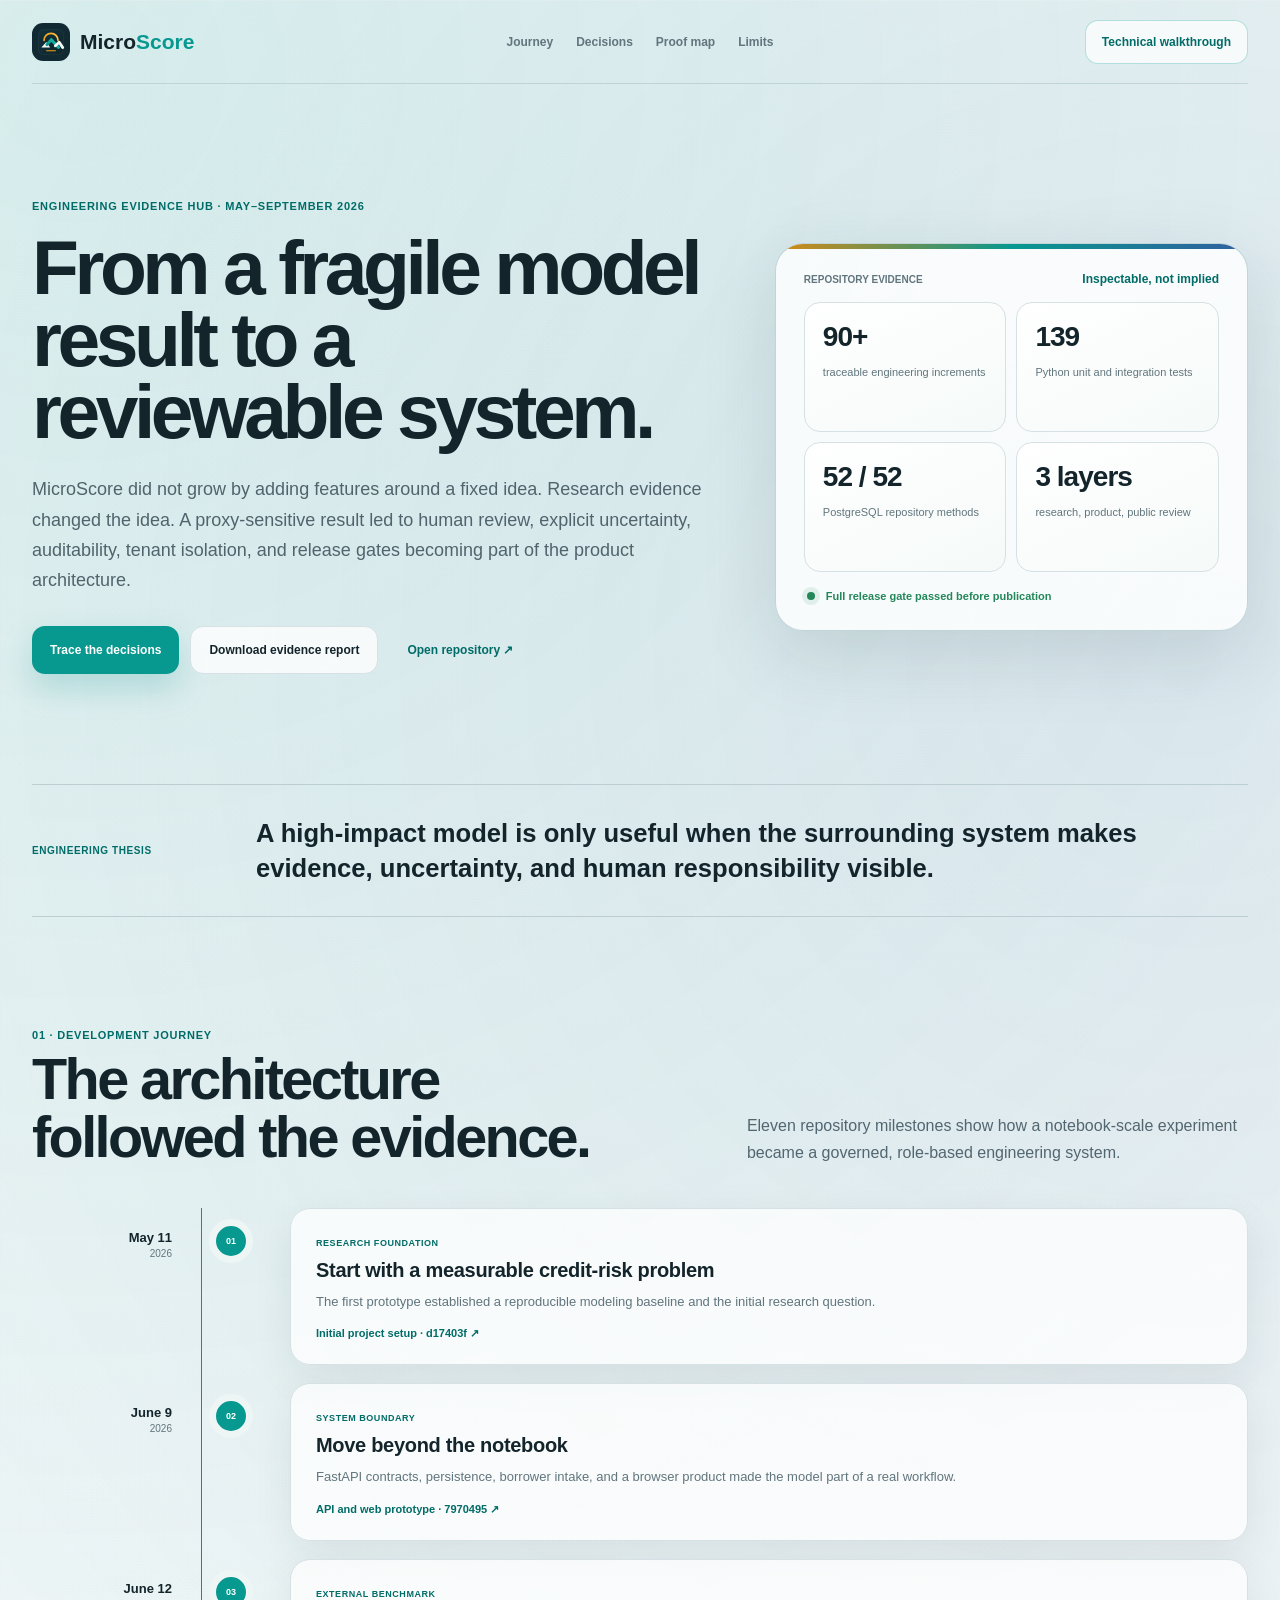
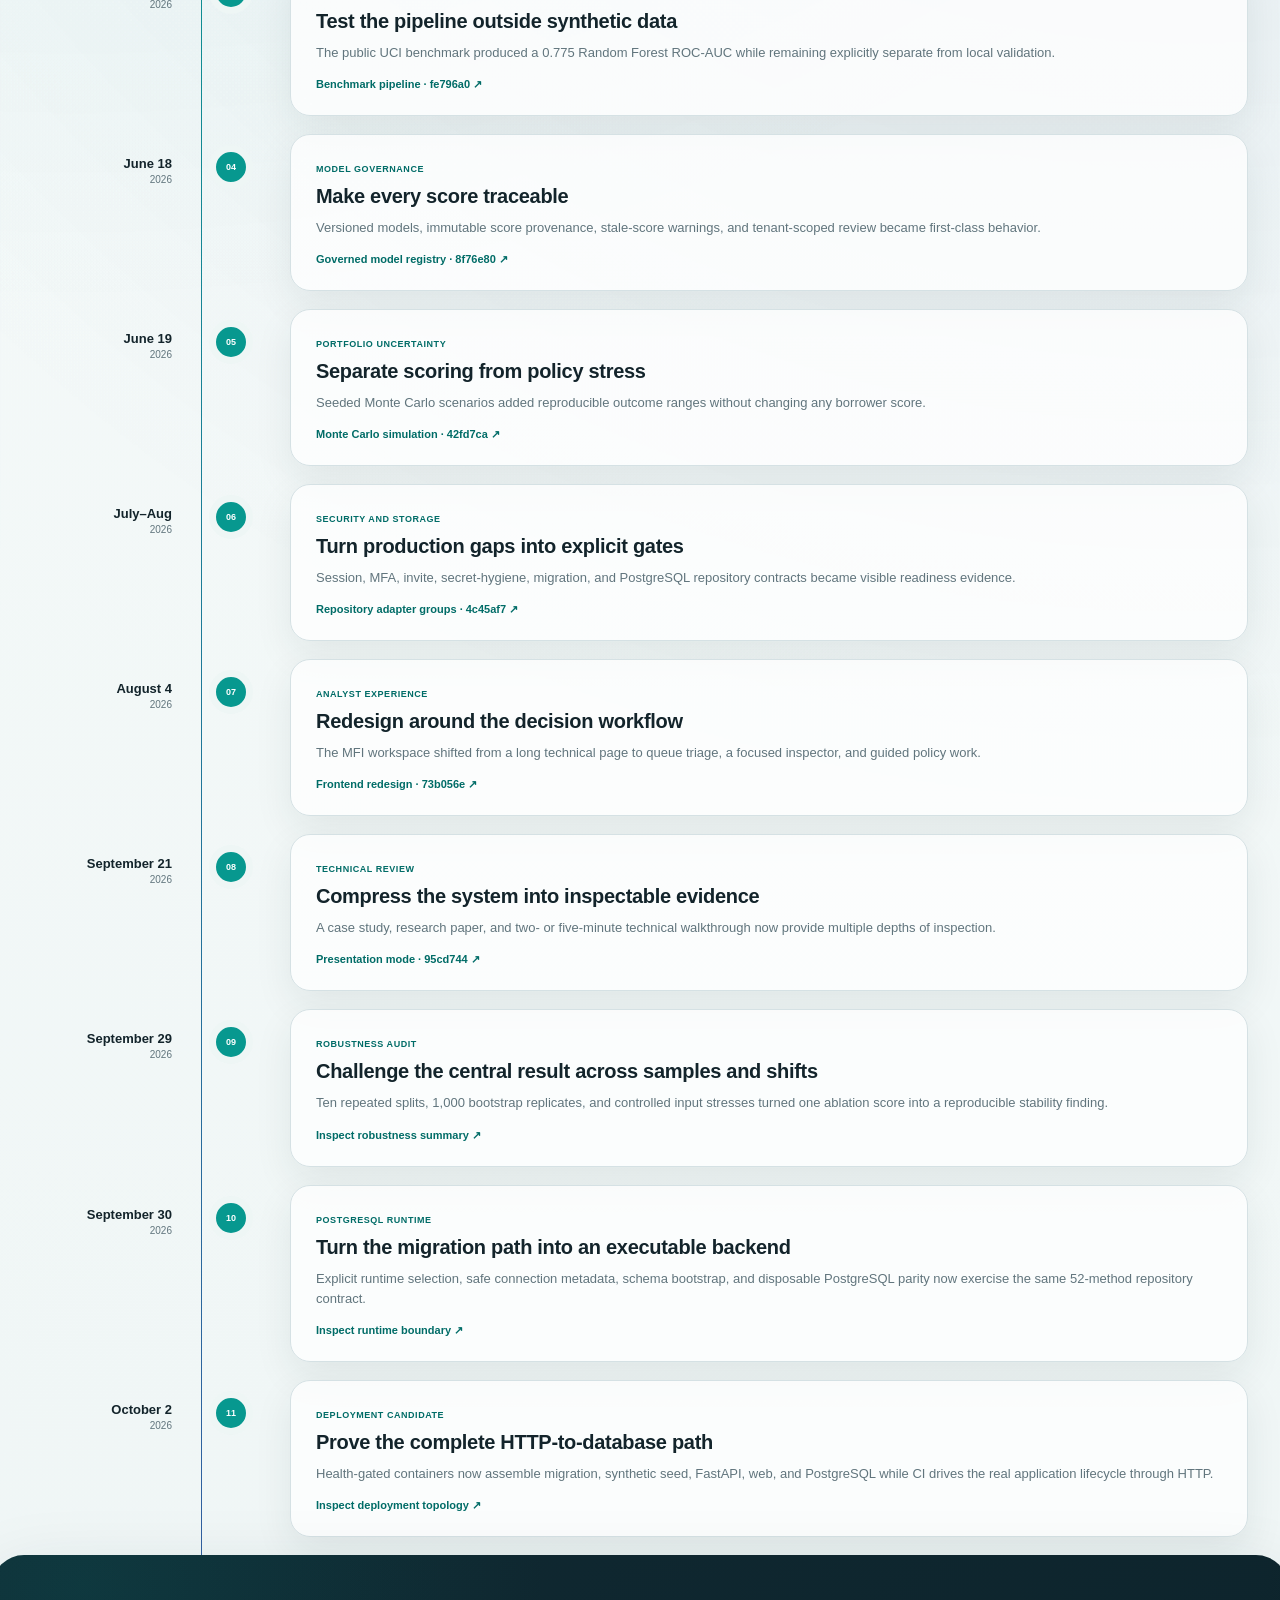
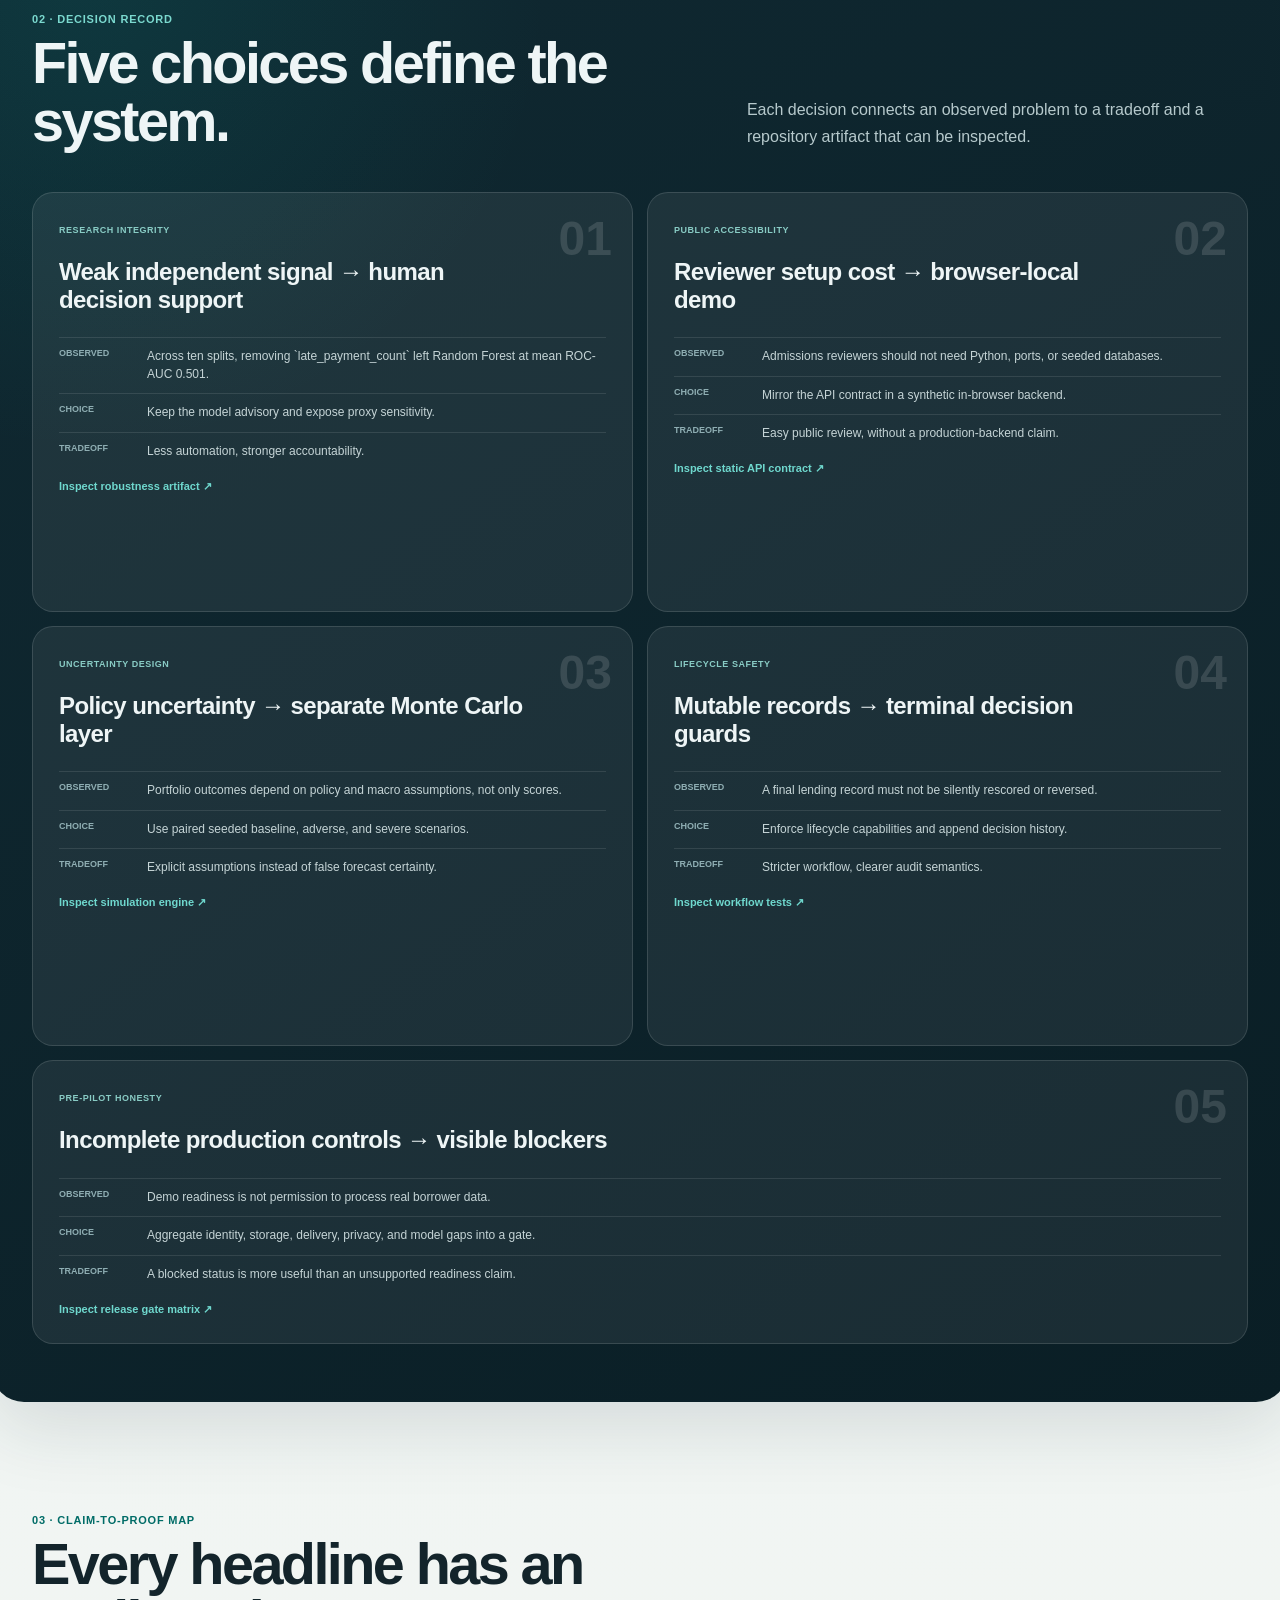
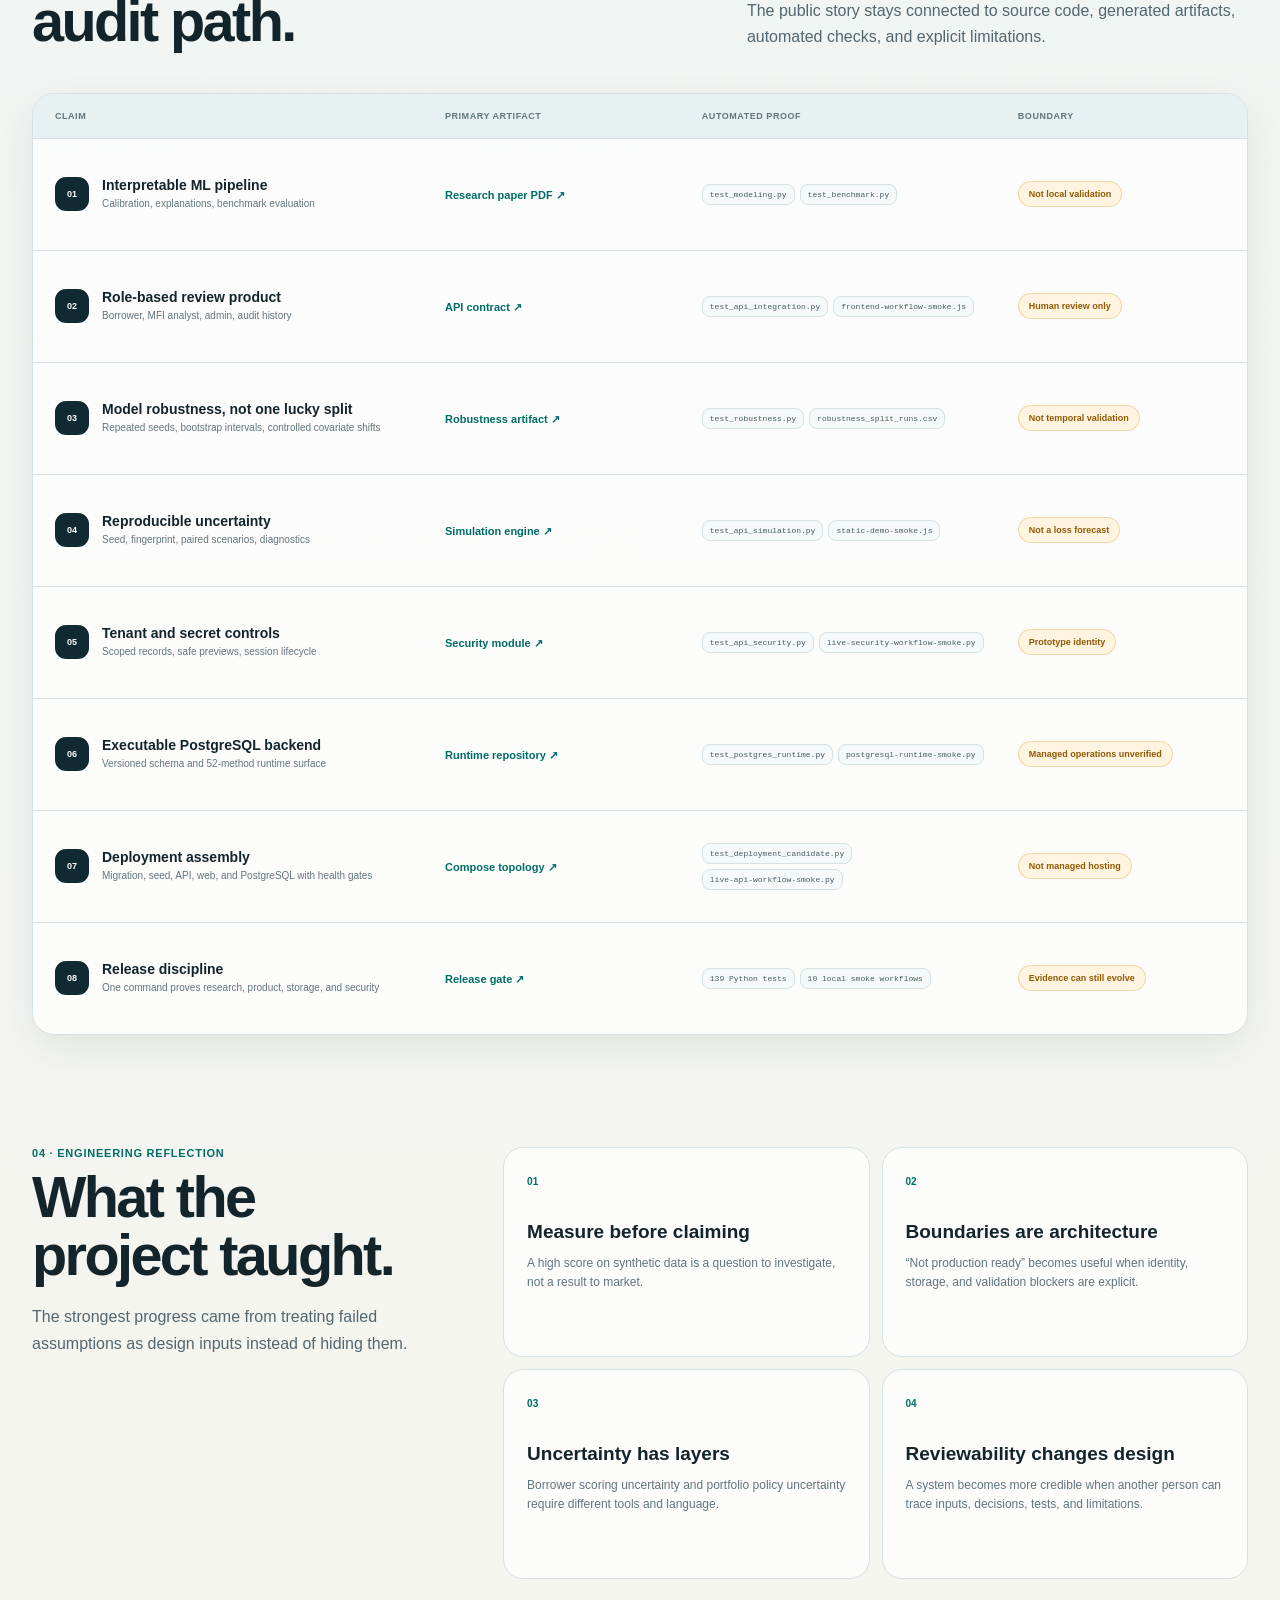
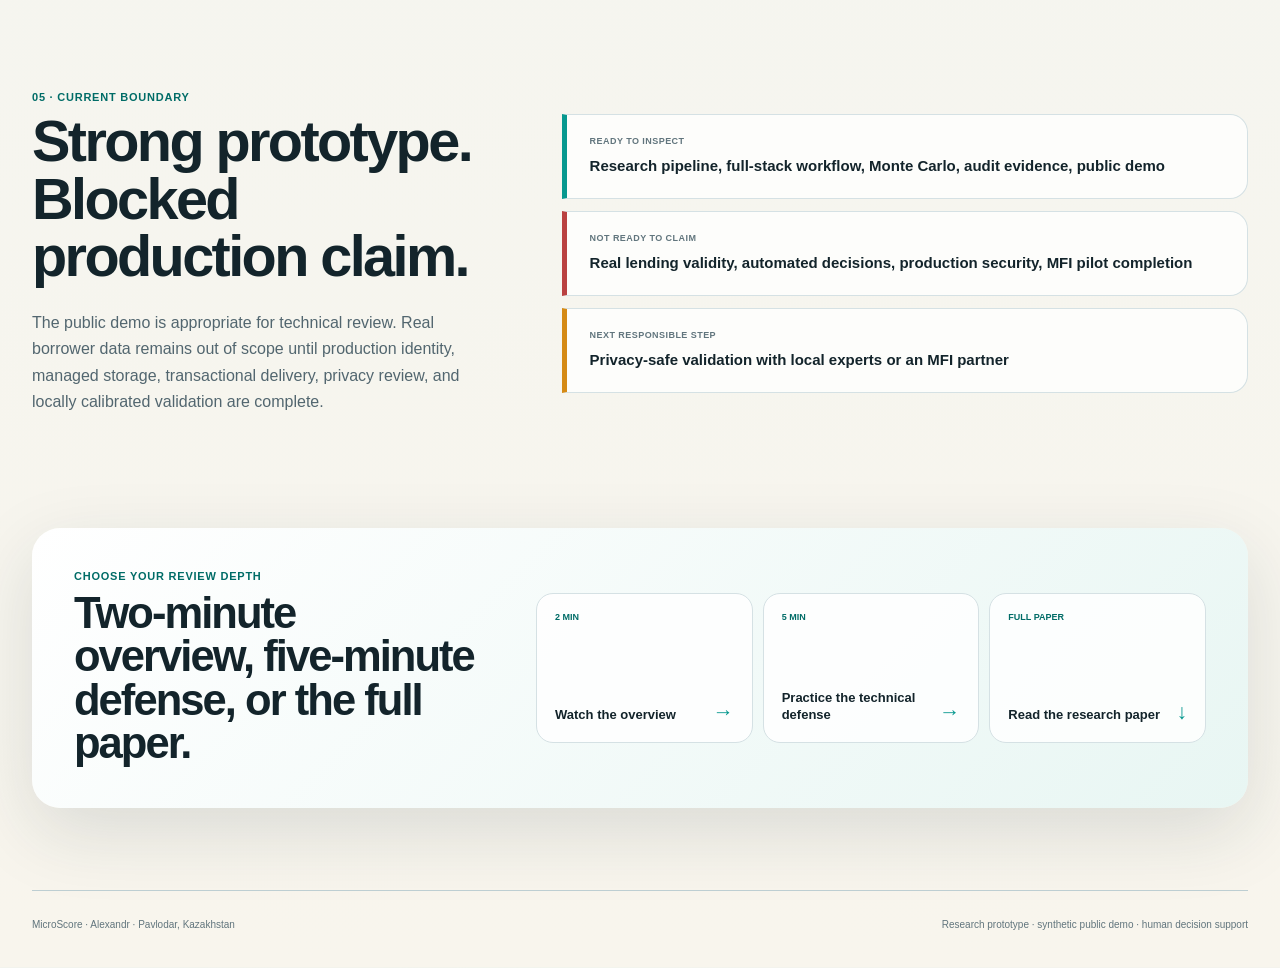
==== commit 34ab058e: "Add full-stack deployment candidate" ====
--- a/apps/web/evidence.html
+++ b/apps/web/evidence.html
@@ -51,7 +51,7 @@
           </div>
           <div class="hero-metrics">
             <div><strong>90+</strong><span>traceable engineering increments</span></div>
-            <div><strong>135</strong><span>Python unit and integration tests</span></div>
+            <div><strong>139</strong><span>Python unit and integration tests</span></div>
             <div><strong>52 / 52</strong><span>PostgreSQL repository methods</span></div>
             <div><strong>3 layers</strong><span>research, product, public review</span></div>
           </div>
@@ -70,7 +70,7 @@
             <p class="evidence-eyebrow">01 · Development journey</p>
             <h2>The architecture followed the evidence.</h2>
           </div>
-          <p>Ten repository milestones show how a notebook-scale experiment became a governed, role-based engineering system.</p>
+          <p>Eleven repository milestones show how a notebook-scale experiment became a governed, role-based engineering system.</p>
         </div>
 
         <div class="journey-grid">
@@ -172,6 +172,16 @@
               <h3>Turn the migration path into an executable backend</h3>
               <p>Explicit runtime selection, safe connection metadata, schema bootstrap, and disposable PostgreSQL parity now exercise the same 52-method repository contract.</p>
               <a href="https://github.com/alex-tereshkovv/micro-score/blob/main/src/microscore_api/postgres_runtime.py" target="_blank" rel="noreferrer">Inspect runtime boundary ↗</a>
+            </div>
+          </article>
+          <article data-milestone>
+            <div class="journey-date"><span>October 2</span><em>2026</em></div>
+            <div class="journey-marker">11</div>
+            <div class="journey-copy">
+              <span>Deployment candidate</span>
+              <h3>Prove the complete HTTP-to-database path</h3>
+              <p>Health-gated containers now assemble migration, synthetic seed, FastAPI, web, and PostgreSQL while CI drives the real application lifecycle through HTTP.</p>
+              <a href="https://github.com/alex-tereshkovv/micro-score/blob/main/compose.yaml" target="_blank" rel="noreferrer">Inspect deployment topology ↗</a>
             </div>
           </article>
         </div>
@@ -295,9 +305,15 @@
             <div role="cell"><span class="boundary-pill">Managed operations unverified</span></div>
           </article>
           <article role="row">
-            <div role="cell"><span class="proof-index">07</span><strong>Release discipline</strong><small>One command proves research, product, storage, and security</small></div>
+            <div role="cell"><span class="proof-index">07</span><strong>Deployment assembly</strong><small>Migration, seed, API, web, and PostgreSQL with health gates</small></div>
+            <div role="cell"><a href="https://github.com/alex-tereshkovv/micro-score/blob/main/compose.yaml" target="_blank" rel="noreferrer">Compose topology ↗</a></div>
+            <div role="cell"><code>test_deployment_candidate.py</code><code>live-api-workflow-smoke.py</code></div>
+            <div role="cell"><span class="boundary-pill">Not managed hosting</span></div>
+          </article>
+          <article role="row">
+            <div role="cell"><span class="proof-index">08</span><strong>Release discipline</strong><small>One command proves research, product, storage, and security</small></div>
             <div role="cell"><a href="https://github.com/alex-tereshkovv/micro-score/blob/main/scripts/check.ps1" target="_blank" rel="noreferrer">Release gate ↗</a></div>
-            <div role="cell"><code>135 Python tests</code><code>10 local smoke workflows</code></div>
+            <div role="cell"><code>139 Python tests</code><code>10 local smoke workflows</code></div>
             <div role="cell"><span class="boundary-pill">Evidence can still evolve</span></div>
           </article>
         </div>
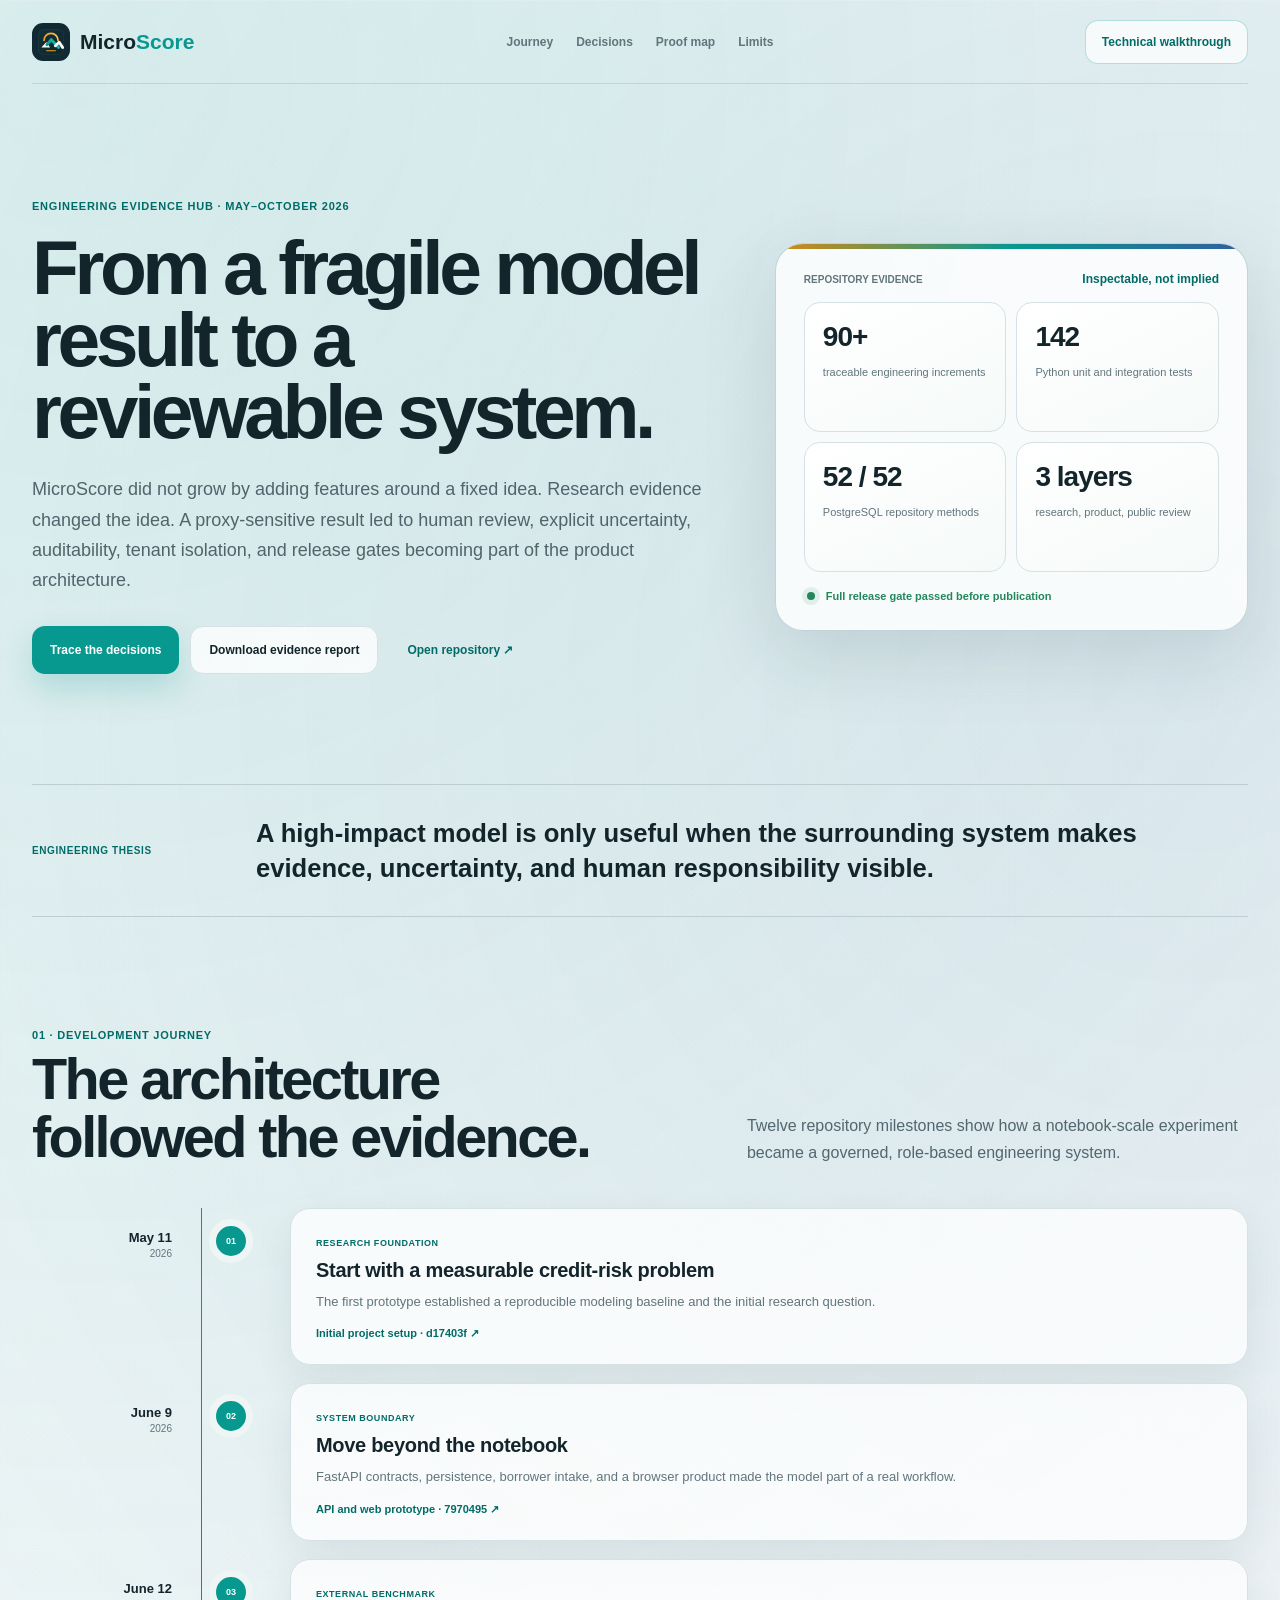
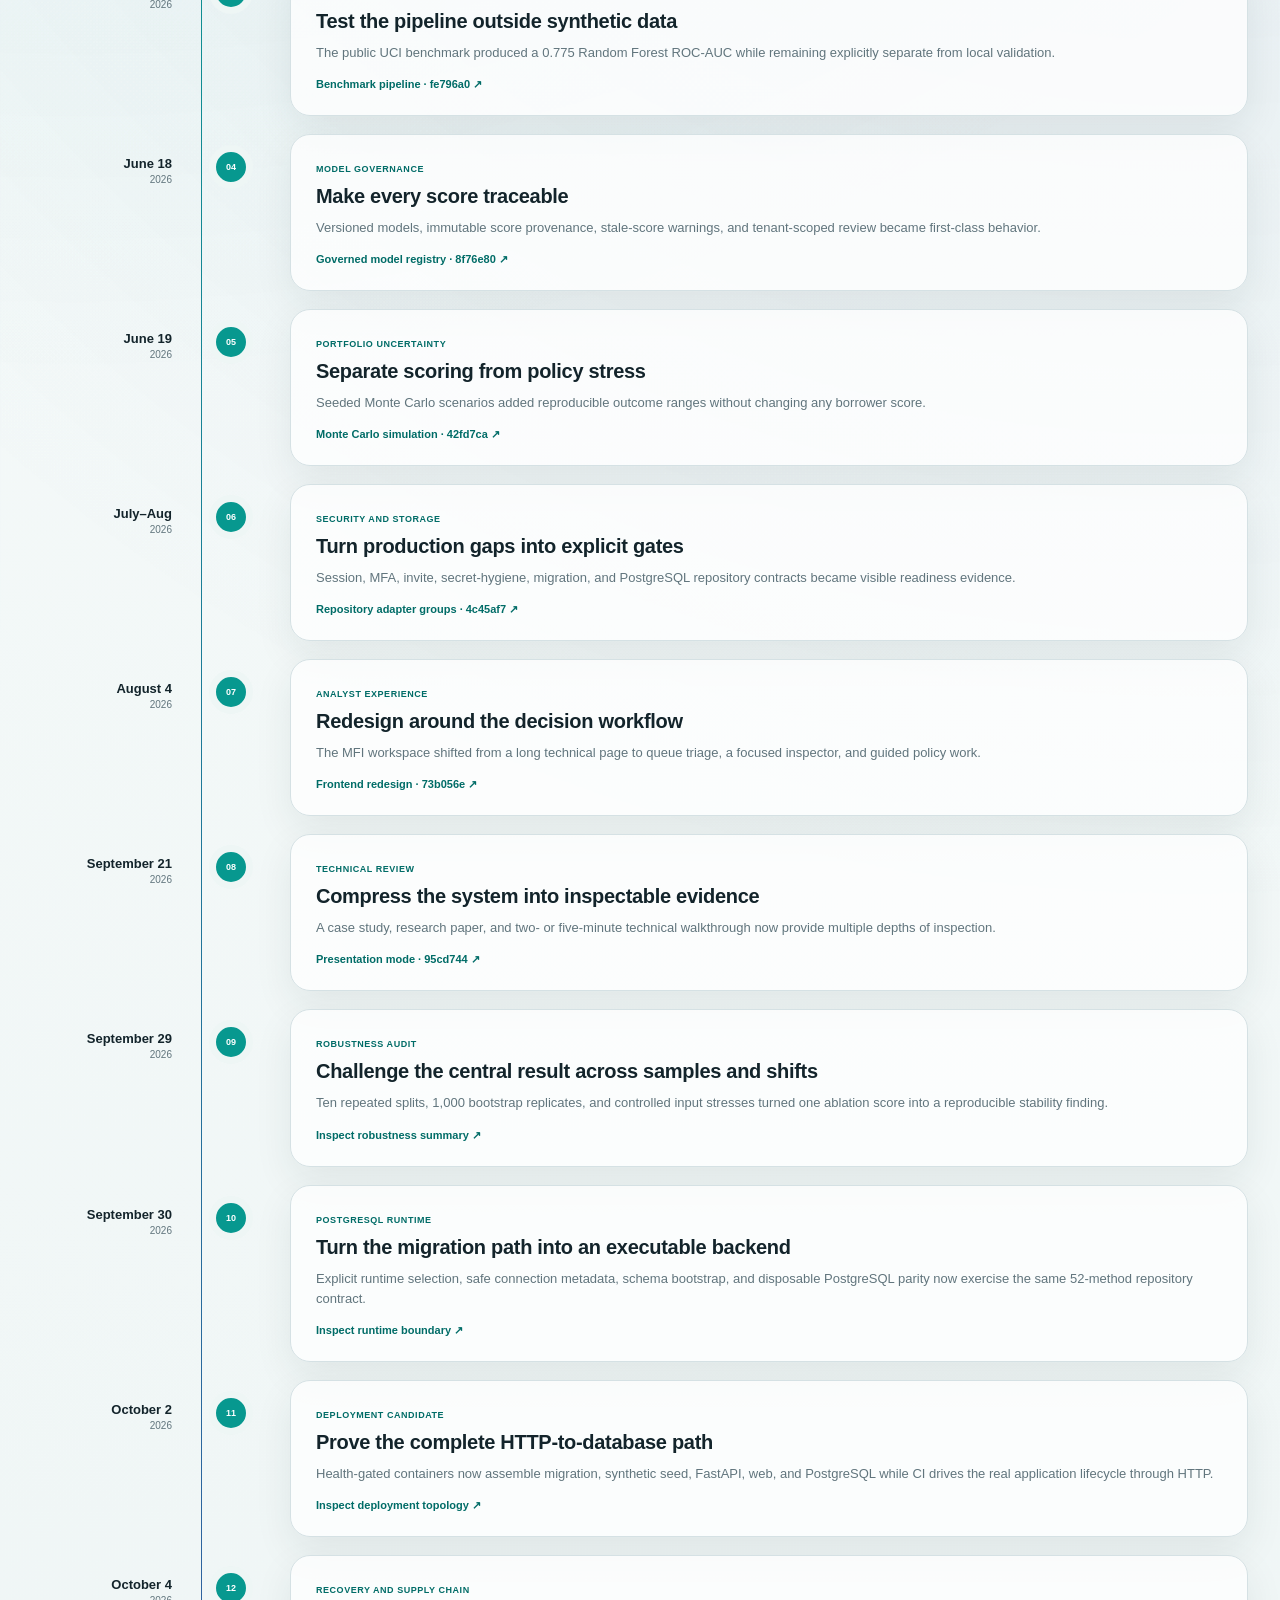
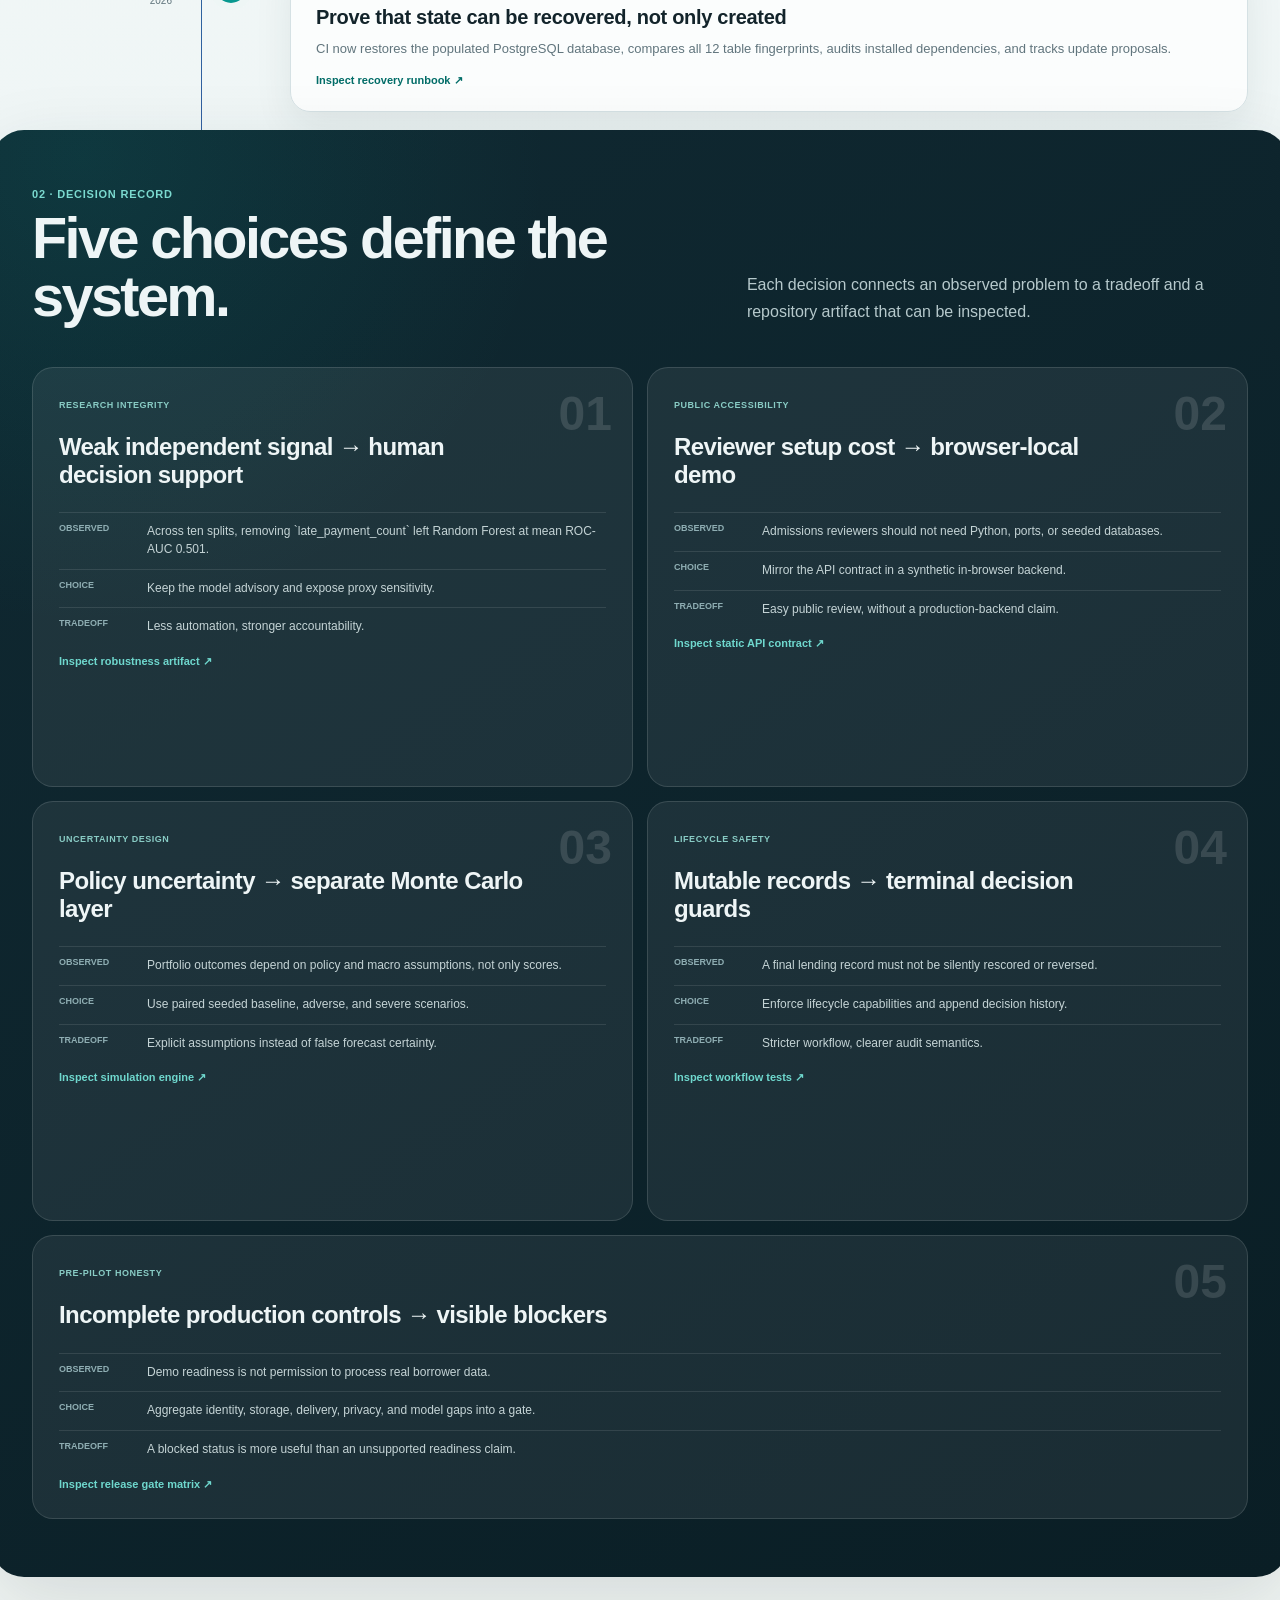
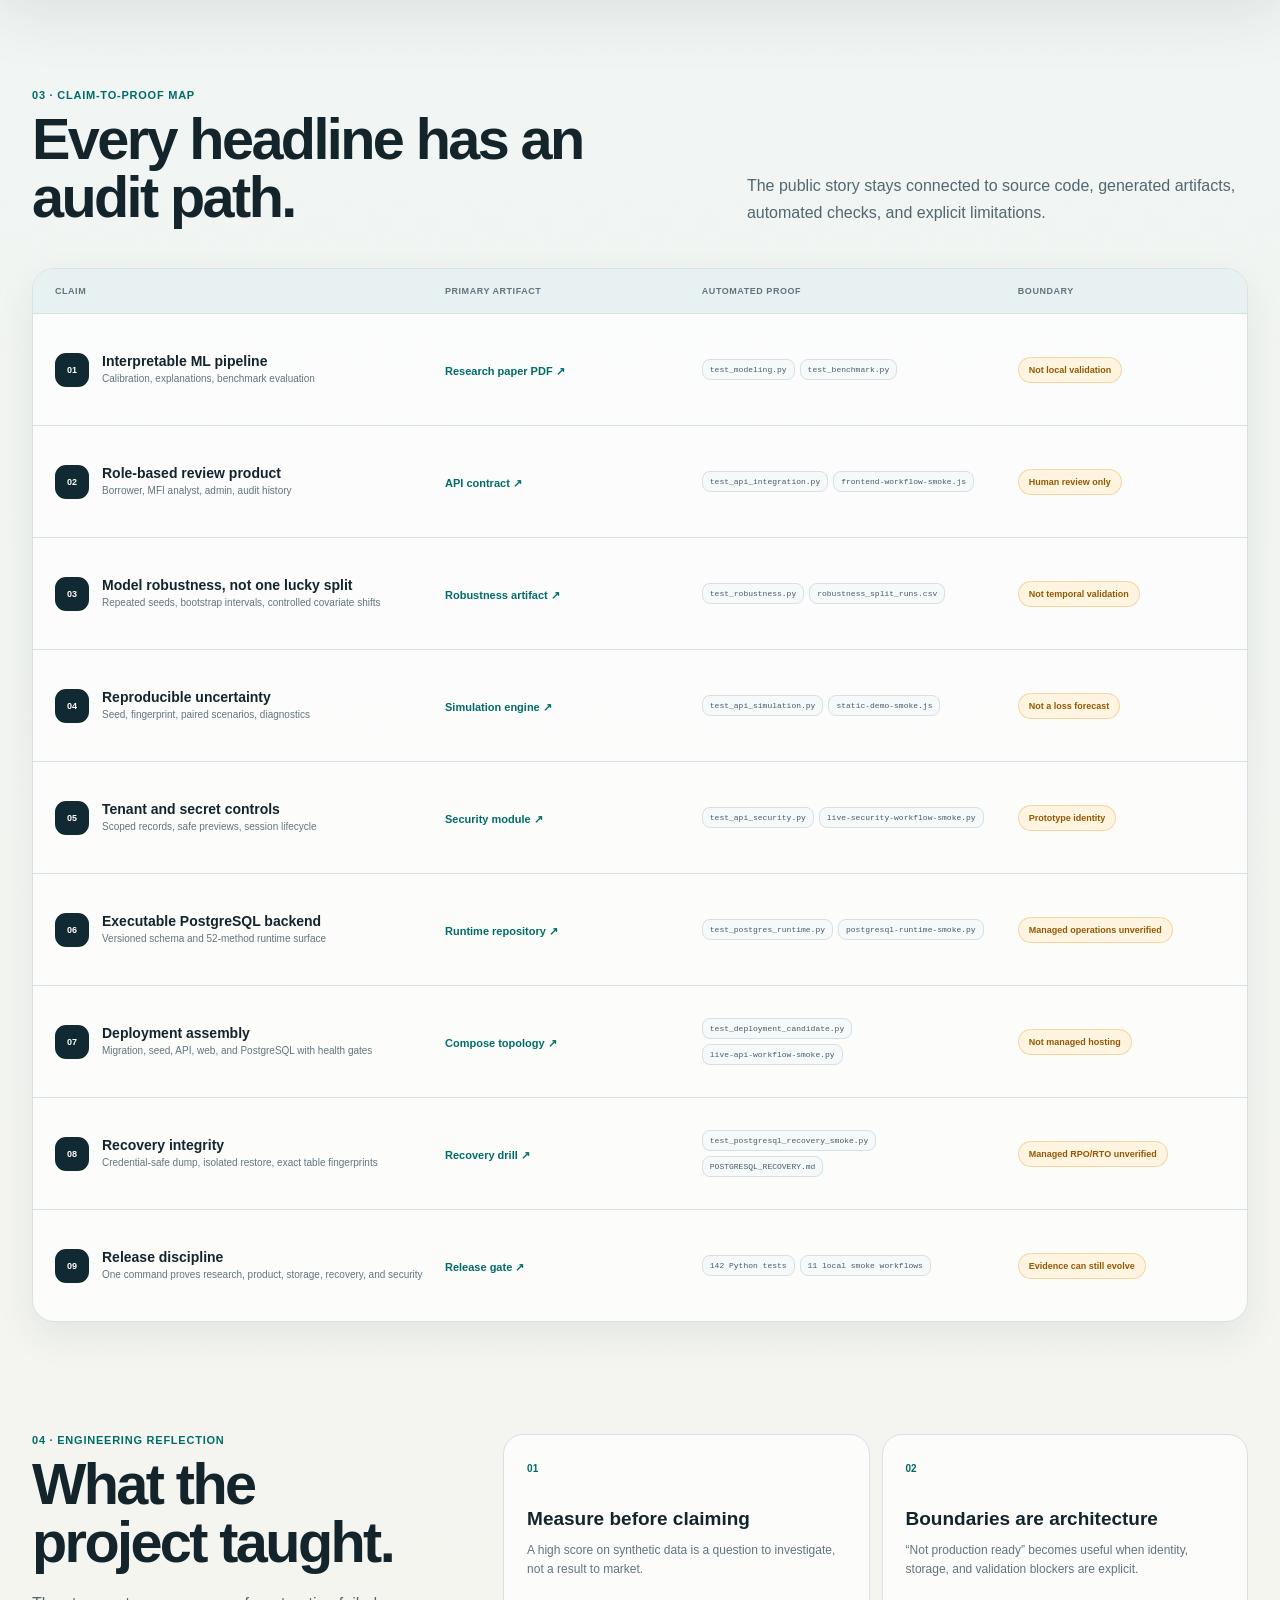
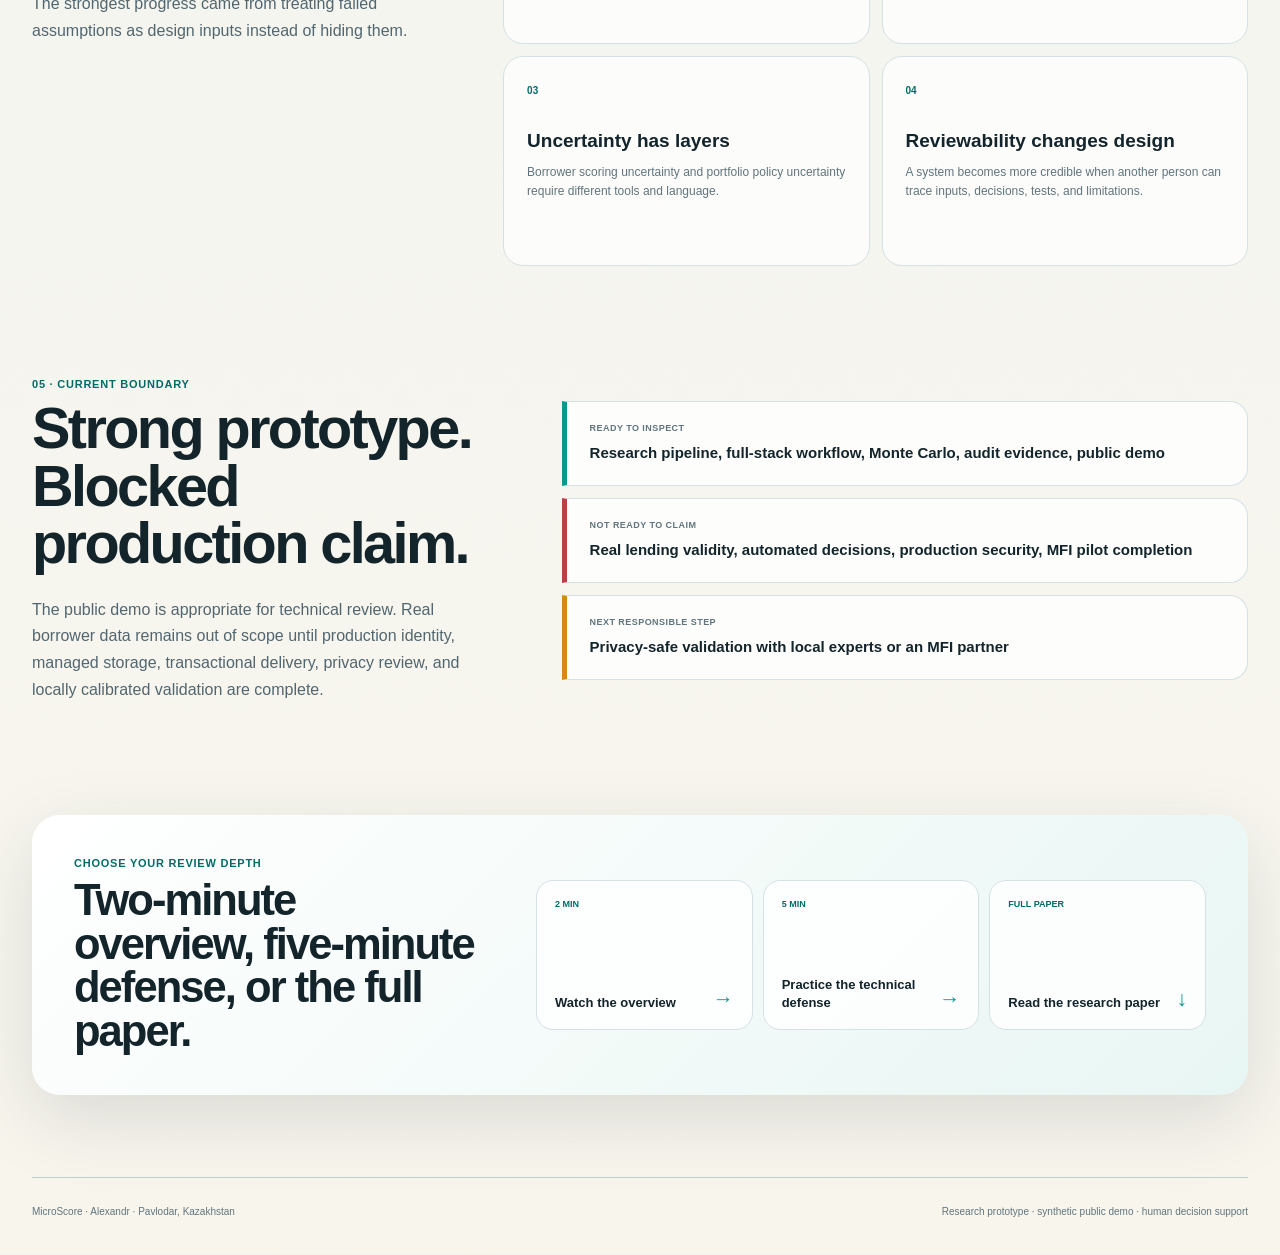
==== commit c08f2ab0: "Add PostgreSQL recovery and supply-chain gates" ====
--- a/apps/web/evidence.html
+++ b/apps/web/evidence.html
@@ -31,7 +31,7 @@
     <main>
       <section class="evidence-hero">
         <div class="hero-copy">
-          <p class="evidence-eyebrow">Engineering evidence hub · May–September 2026</p>
+          <p class="evidence-eyebrow">Engineering evidence hub · May–October 2026</p>
           <h1>From a fragile model result to a reviewable system.</h1>
           <p class="hero-lead">
             MicroScore did not grow by adding features around a fixed idea. Research evidence changed the idea.
@@ -51,7 +51,7 @@
           </div>
           <div class="hero-metrics">
             <div><strong>90+</strong><span>traceable engineering increments</span></div>
-            <div><strong>139</strong><span>Python unit and integration tests</span></div>
+            <div><strong>142</strong><span>Python unit and integration tests</span></div>
             <div><strong>52 / 52</strong><span>PostgreSQL repository methods</span></div>
             <div><strong>3 layers</strong><span>research, product, public review</span></div>
           </div>
@@ -70,7 +70,7 @@
             <p class="evidence-eyebrow">01 · Development journey</p>
             <h2>The architecture followed the evidence.</h2>
           </div>
-          <p>Eleven repository milestones show how a notebook-scale experiment became a governed, role-based engineering system.</p>
+          <p>Twelve repository milestones show how a notebook-scale experiment became a governed, role-based engineering system.</p>
         </div>
 
         <div class="journey-grid">
@@ -182,6 +182,16 @@
               <h3>Prove the complete HTTP-to-database path</h3>
               <p>Health-gated containers now assemble migration, synthetic seed, FastAPI, web, and PostgreSQL while CI drives the real application lifecycle through HTTP.</p>
               <a href="https://github.com/alex-tereshkovv/micro-score/blob/main/compose.yaml" target="_blank" rel="noreferrer">Inspect deployment topology ↗</a>
+            </div>
+          </article>
+          <article data-milestone>
+            <div class="journey-date"><span>October 4</span><em>2026</em></div>
+            <div class="journey-marker">12</div>
+            <div class="journey-copy">
+              <span>Recovery and supply chain</span>
+              <h3>Prove that state can be recovered, not only created</h3>
+              <p>CI now restores the populated PostgreSQL database, compares all 12 table fingerprints, audits installed dependencies, and tracks update proposals.</p>
+              <a href="https://github.com/alex-tereshkovv/micro-score/blob/main/docs/POSTGRESQL_RECOVERY.md" target="_blank" rel="noreferrer">Inspect recovery runbook ↗</a>
             </div>
           </article>
         </div>
@@ -311,9 +321,15 @@
             <div role="cell"><span class="boundary-pill">Not managed hosting</span></div>
           </article>
           <article role="row">
-            <div role="cell"><span class="proof-index">08</span><strong>Release discipline</strong><small>One command proves research, product, storage, and security</small></div>
+            <div role="cell"><span class="proof-index">08</span><strong>Recovery integrity</strong><small>Credential-safe dump, isolated restore, exact table fingerprints</small></div>
+            <div role="cell"><a href="https://github.com/alex-tereshkovv/micro-score/blob/main/scripts/postgresql-backup-restore-smoke.py" target="_blank" rel="noreferrer">Recovery drill ↗</a></div>
+            <div role="cell"><code>test_postgresql_recovery_smoke.py</code><code>POSTGRESQL_RECOVERY.md</code></div>
+            <div role="cell"><span class="boundary-pill">Managed RPO/RTO unverified</span></div>
+          </article>
+          <article role="row">
+            <div role="cell"><span class="proof-index">09</span><strong>Release discipline</strong><small>One command proves research, product, storage, recovery, and security</small></div>
             <div role="cell"><a href="https://github.com/alex-tereshkovv/micro-score/blob/main/scripts/check.ps1" target="_blank" rel="noreferrer">Release gate ↗</a></div>
-            <div role="cell"><code>139 Python tests</code><code>10 local smoke workflows</code></div>
+            <div role="cell"><code>142 Python tests</code><code>11 local smoke workflows</code></div>
             <div role="cell"><span class="boundary-pill">Evidence can still evolve</span></div>
           </article>
         </div>
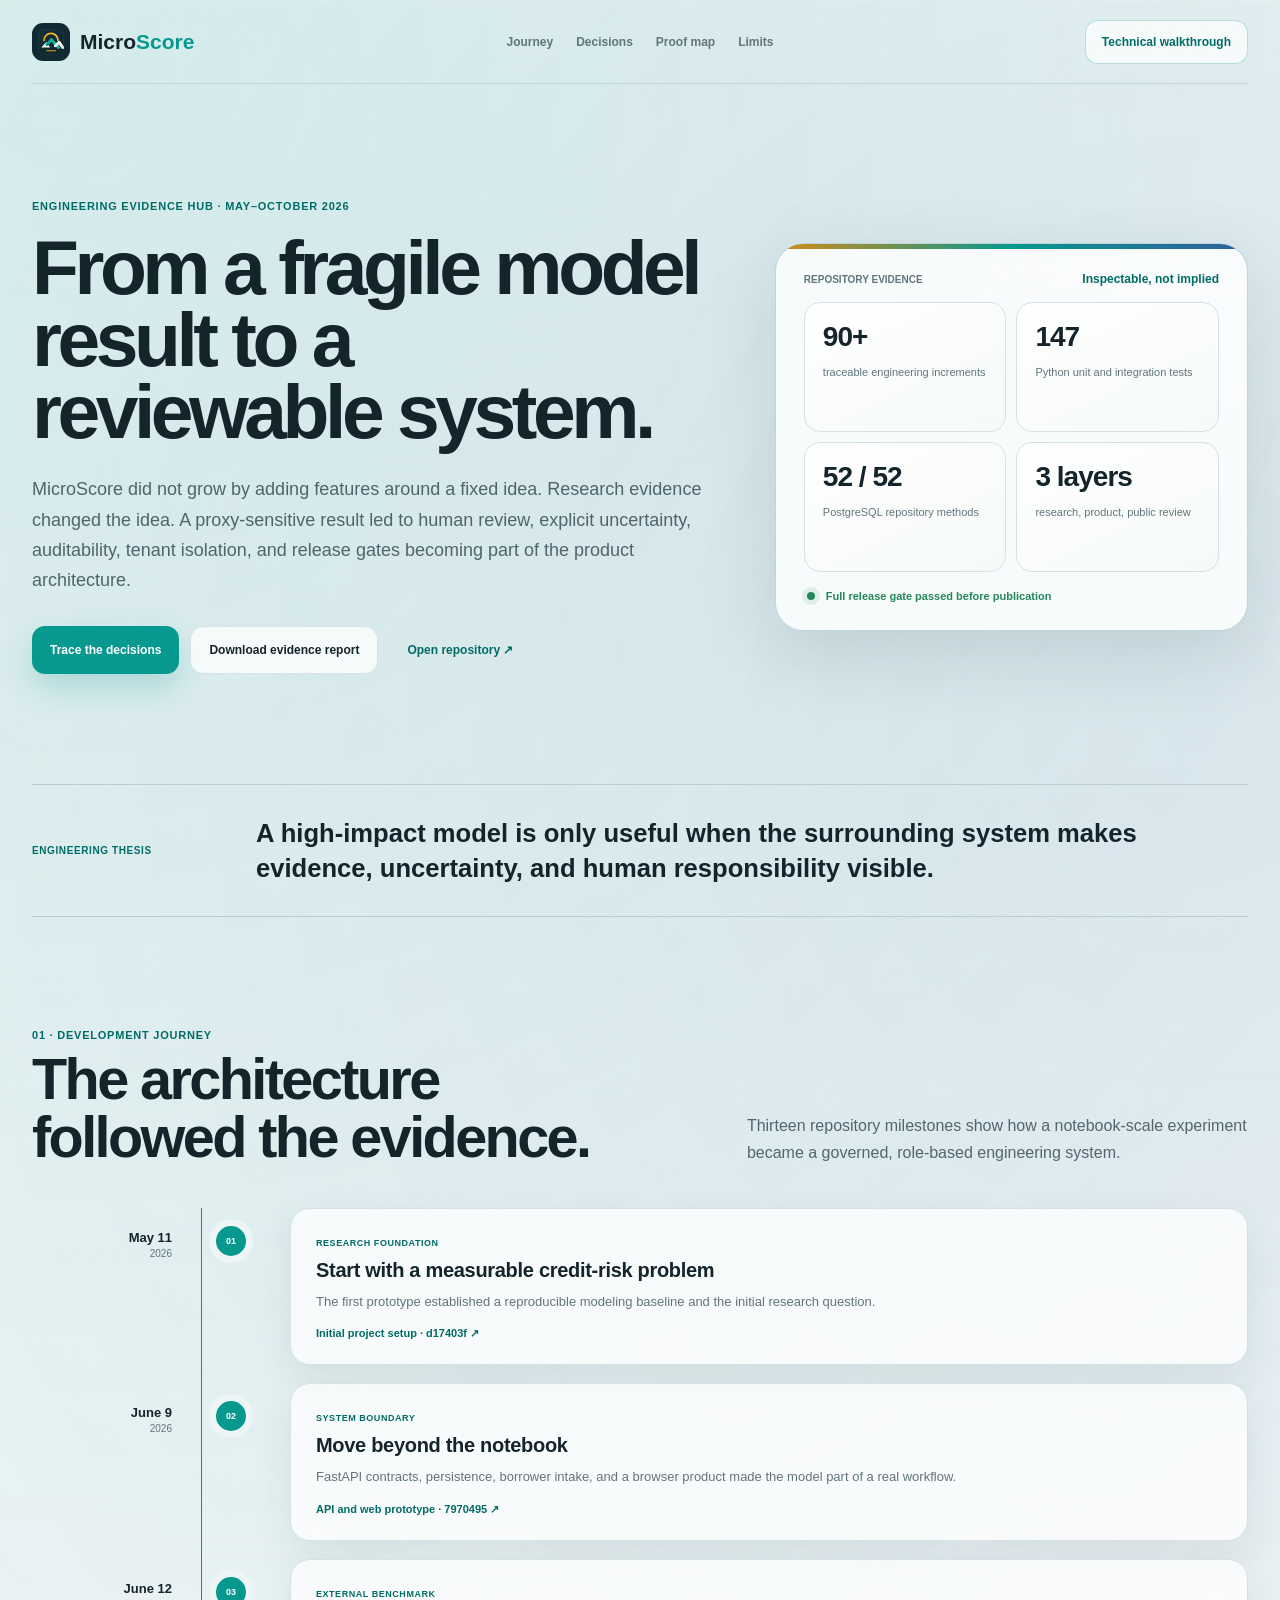
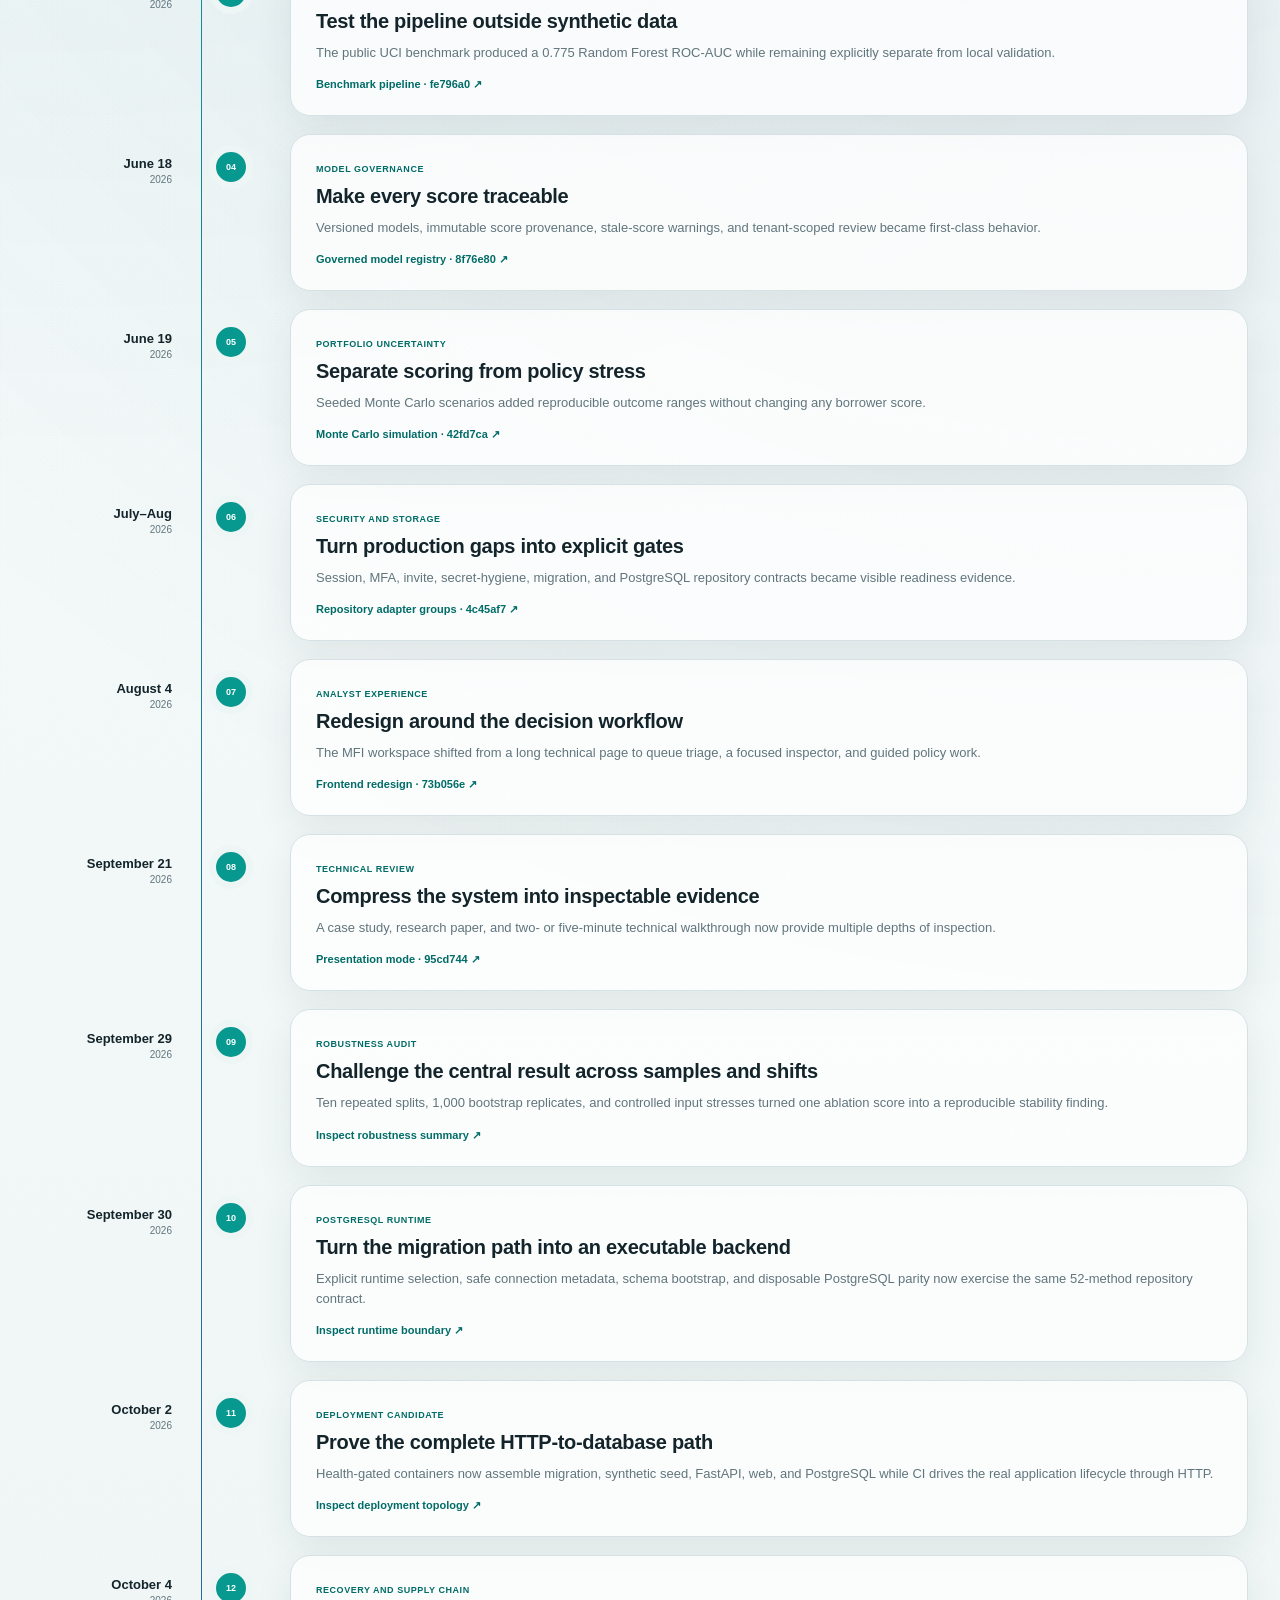
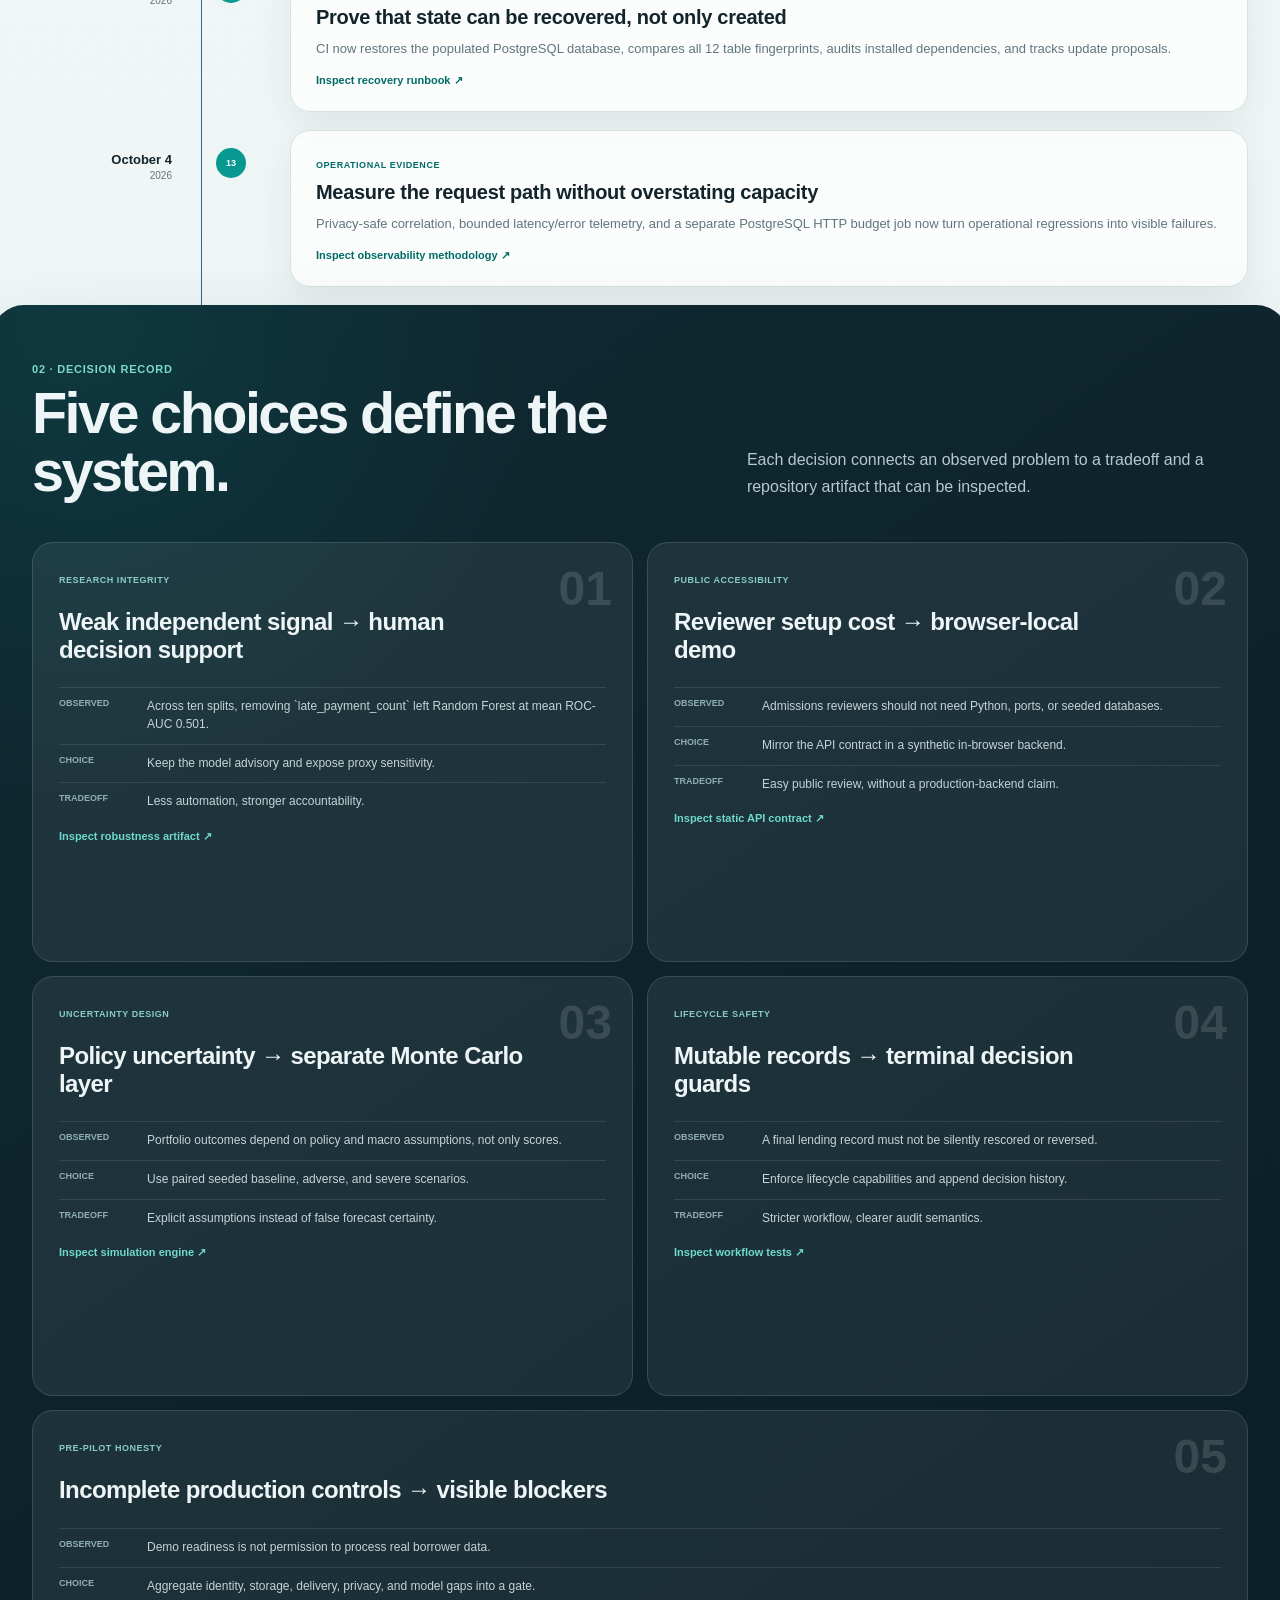
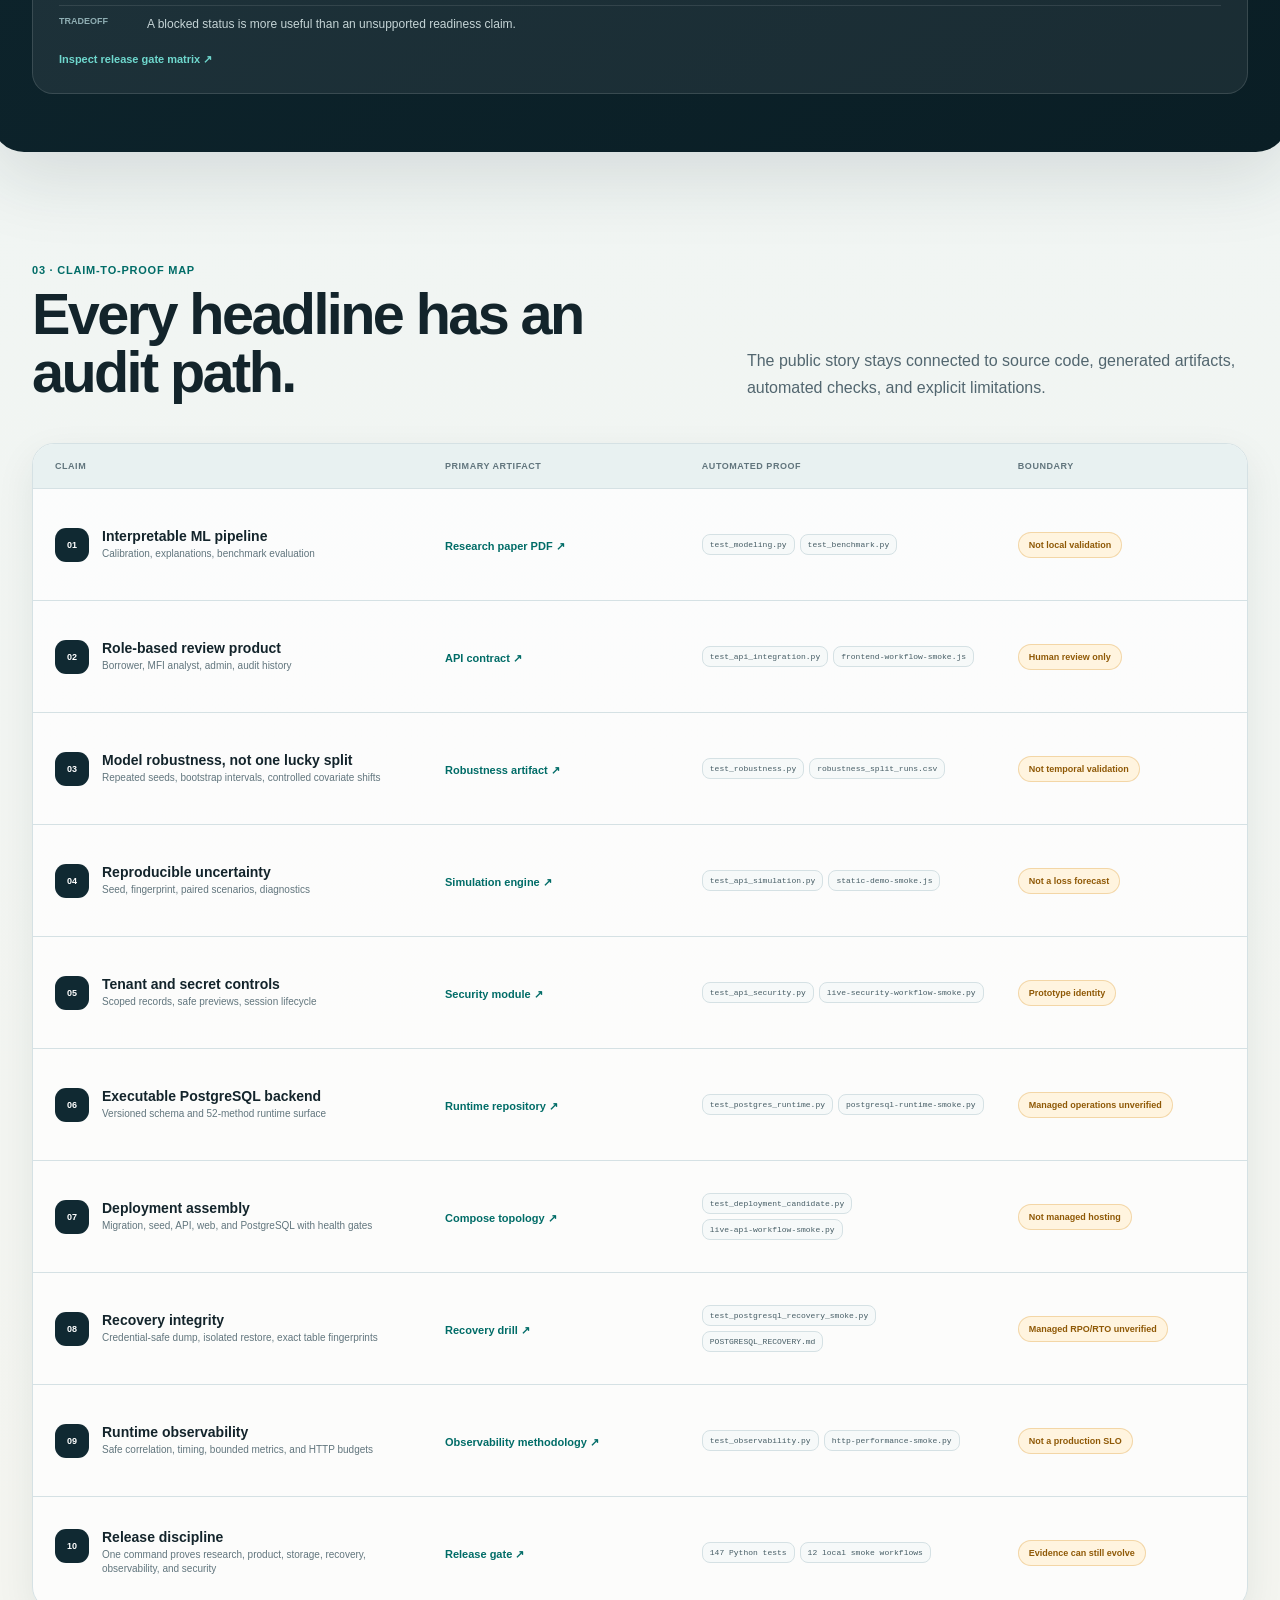
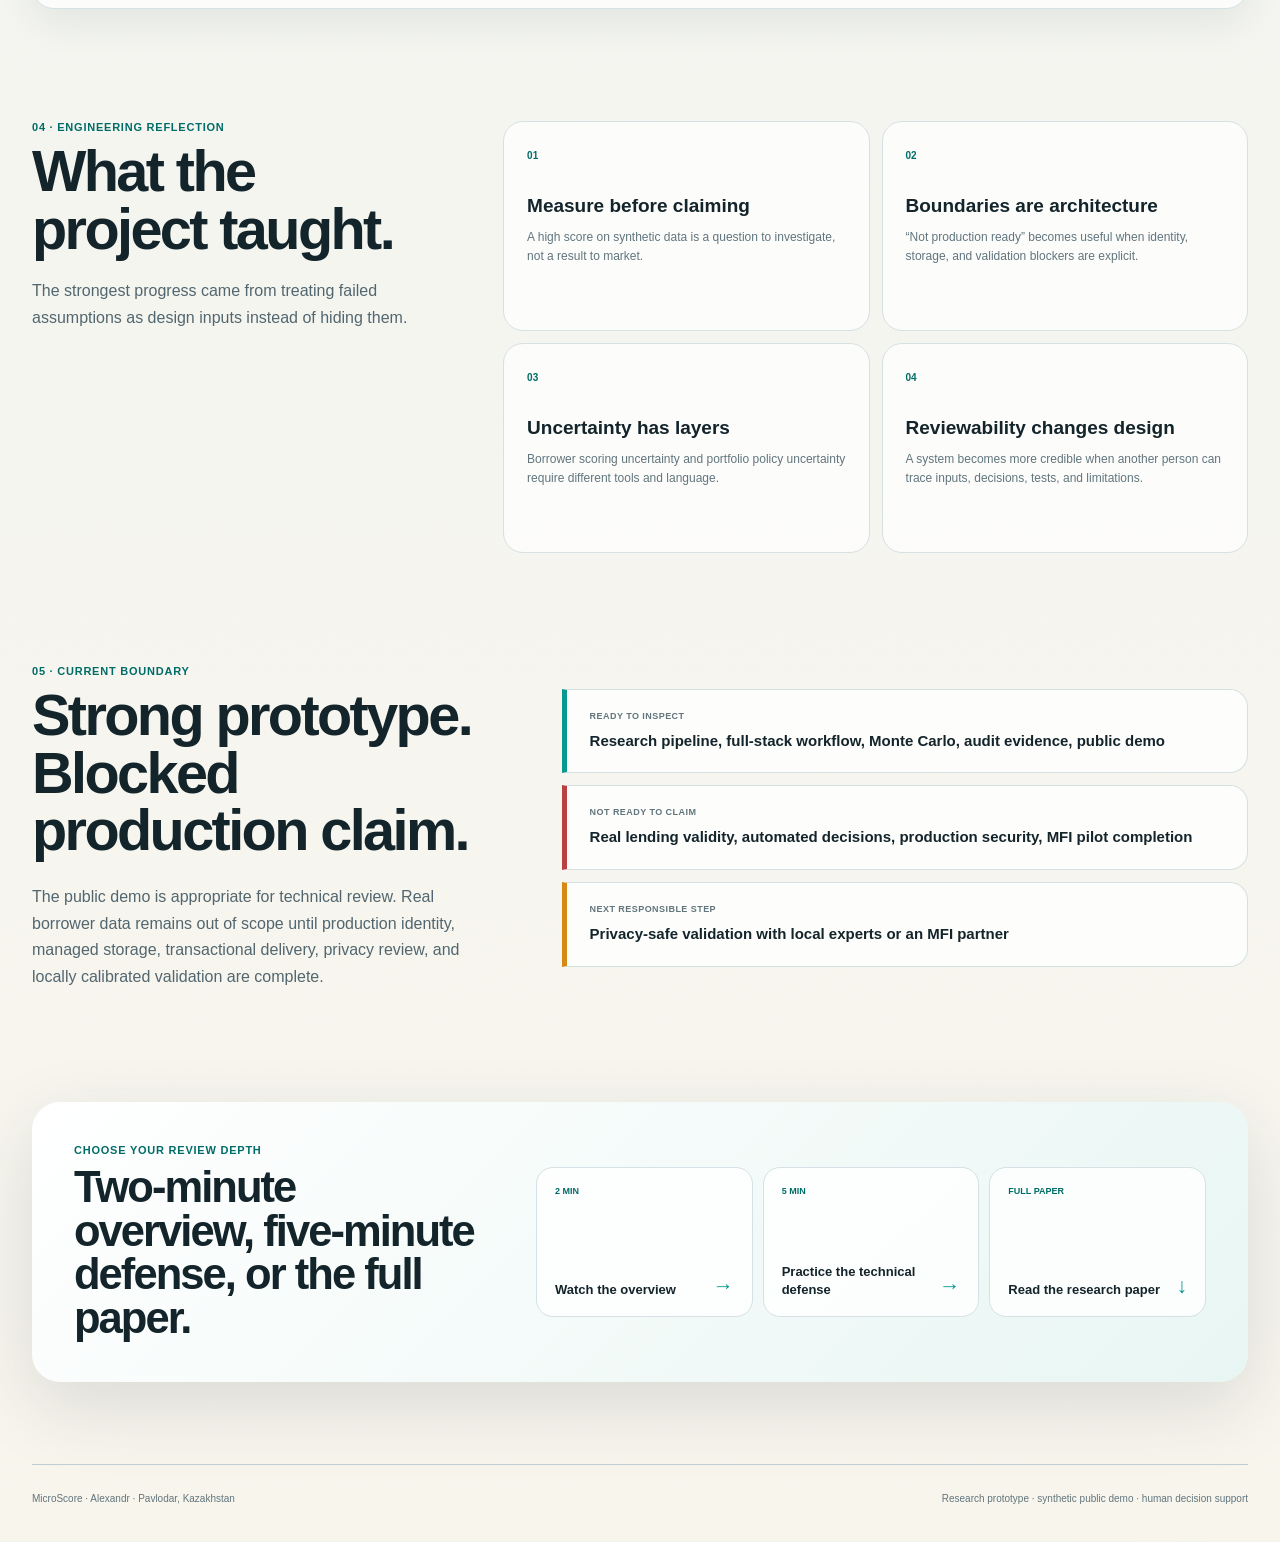
==== commit 995a2271: "Add observability and performance gate" ====
--- a/apps/web/evidence.html
+++ b/apps/web/evidence.html
@@ -51,7 +51,7 @@
           </div>
           <div class="hero-metrics">
             <div><strong>90+</strong><span>traceable engineering increments</span></div>
-            <div><strong>142</strong><span>Python unit and integration tests</span></div>
+            <div><strong>147</strong><span>Python unit and integration tests</span></div>
             <div><strong>52 / 52</strong><span>PostgreSQL repository methods</span></div>
             <div><strong>3 layers</strong><span>research, product, public review</span></div>
           </div>
@@ -70,7 +70,7 @@
             <p class="evidence-eyebrow">01 · Development journey</p>
             <h2>The architecture followed the evidence.</h2>
           </div>
-          <p>Twelve repository milestones show how a notebook-scale experiment became a governed, role-based engineering system.</p>
+          <p>Thirteen repository milestones show how a notebook-scale experiment became a governed, role-based engineering system.</p>
         </div>
 
         <div class="journey-grid">
@@ -192,6 +192,16 @@
               <h3>Prove that state can be recovered, not only created</h3>
               <p>CI now restores the populated PostgreSQL database, compares all 12 table fingerprints, audits installed dependencies, and tracks update proposals.</p>
               <a href="https://github.com/alex-tereshkovv/micro-score/blob/main/docs/POSTGRESQL_RECOVERY.md" target="_blank" rel="noreferrer">Inspect recovery runbook ↗</a>
+            </div>
+          </article>
+          <article data-milestone>
+            <div class="journey-date"><span>October 4</span><em>2026</em></div>
+            <div class="journey-marker">13</div>
+            <div class="journey-copy">
+              <span>Operational evidence</span>
+              <h3>Measure the request path without overstating capacity</h3>
+              <p>Privacy-safe correlation, bounded latency/error telemetry, and a separate PostgreSQL HTTP budget job now turn operational regressions into visible failures.</p>
+              <a href="https://github.com/alex-tereshkovv/micro-score/blob/main/docs/OBSERVABILITY_AND_PERFORMANCE.md" target="_blank" rel="noreferrer">Inspect observability methodology ↗</a>
             </div>
           </article>
         </div>
@@ -327,9 +337,15 @@
             <div role="cell"><span class="boundary-pill">Managed RPO/RTO unverified</span></div>
           </article>
           <article role="row">
-            <div role="cell"><span class="proof-index">09</span><strong>Release discipline</strong><small>One command proves research, product, storage, recovery, and security</small></div>
+            <div role="cell"><span class="proof-index">09</span><strong>Runtime observability</strong><small>Safe correlation, timing, bounded metrics, and HTTP budgets</small></div>
+            <div role="cell"><a href="https://github.com/alex-tereshkovv/micro-score/blob/main/docs/OBSERVABILITY_AND_PERFORMANCE.md" target="_blank" rel="noreferrer">Observability methodology ↗</a></div>
+            <div role="cell"><code>test_observability.py</code><code>http-performance-smoke.py</code></div>
+            <div role="cell"><span class="boundary-pill">Not a production SLO</span></div>
+          </article>
+          <article role="row">
+            <div role="cell"><span class="proof-index">10</span><strong>Release discipline</strong><small>One command proves research, product, storage, recovery, observability, and security</small></div>
             <div role="cell"><a href="https://github.com/alex-tereshkovv/micro-score/blob/main/scripts/check.ps1" target="_blank" rel="noreferrer">Release gate ↗</a></div>
-            <div role="cell"><code>142 Python tests</code><code>11 local smoke workflows</code></div>
+            <div role="cell"><code>147 Python tests</code><code>12 local smoke workflows</code></div>
             <div role="cell"><span class="boundary-pill">Evidence can still evolve</span></div>
           </article>
         </div>
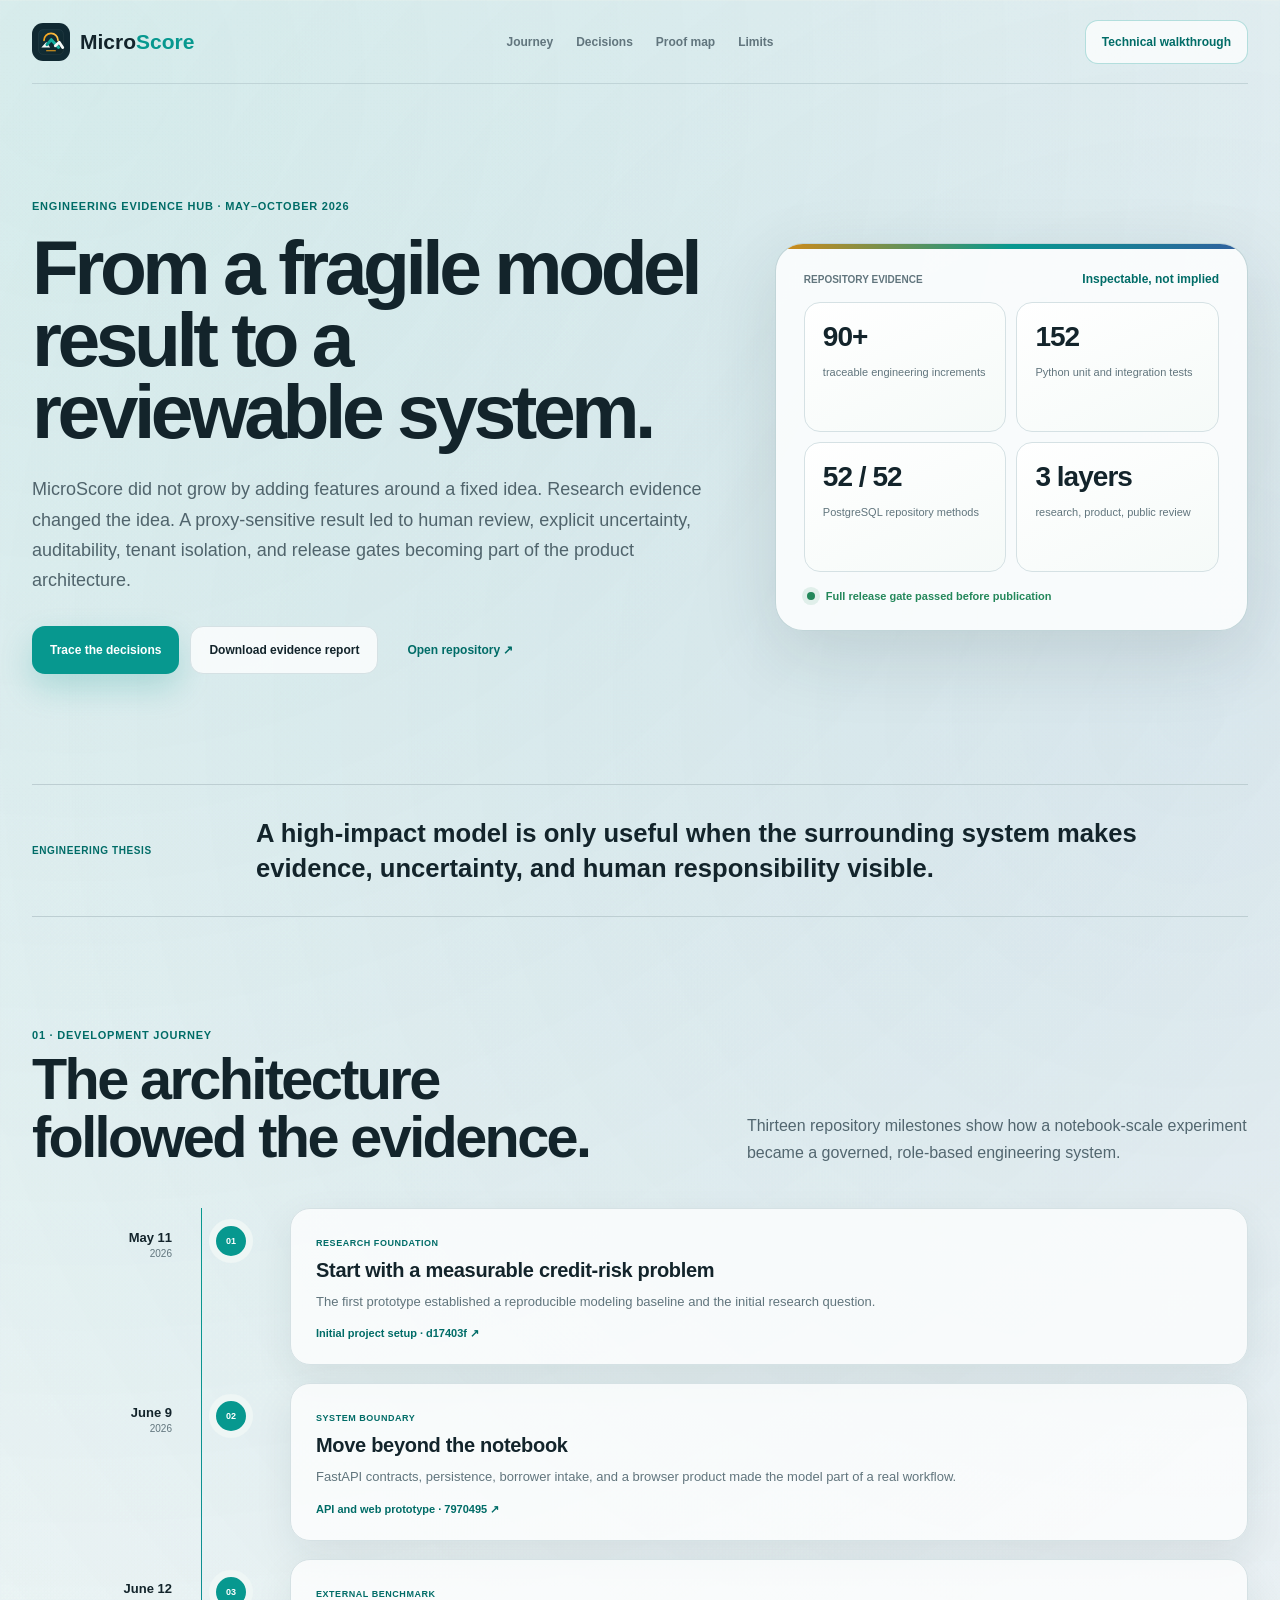
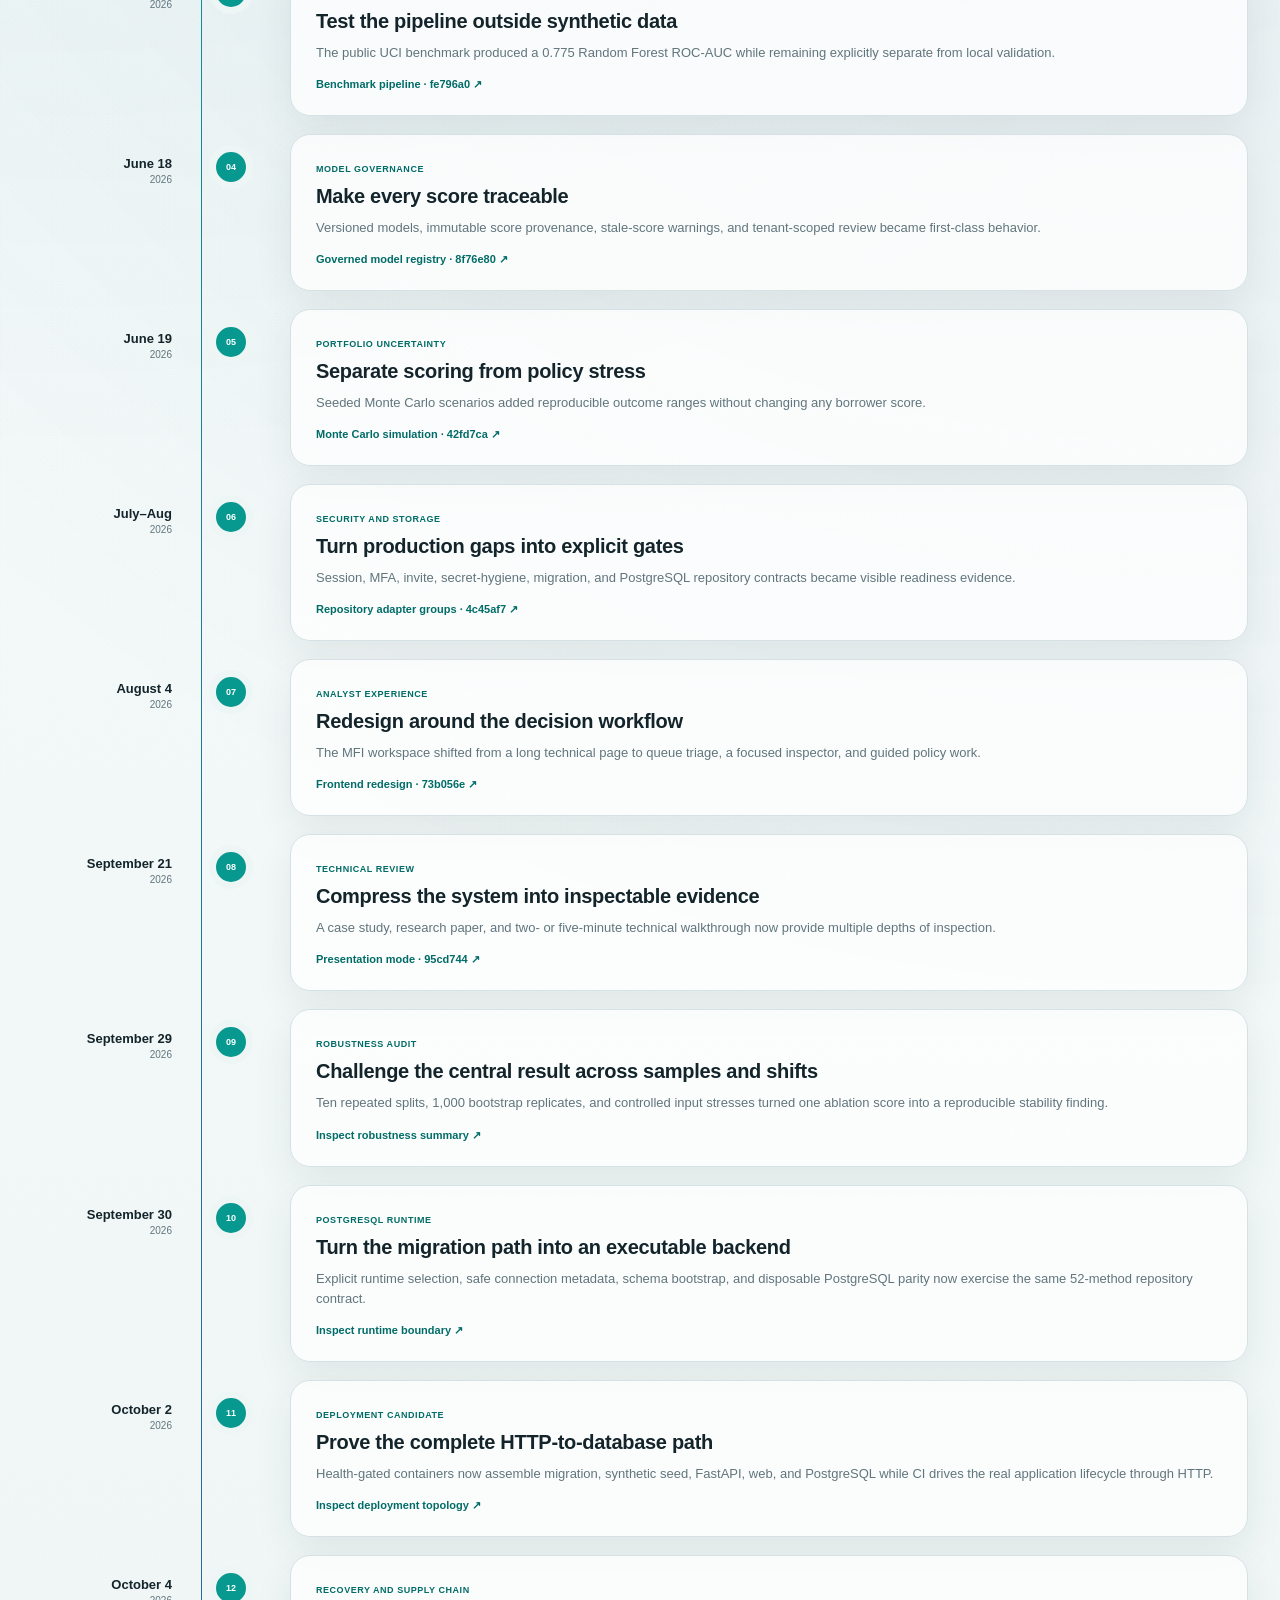
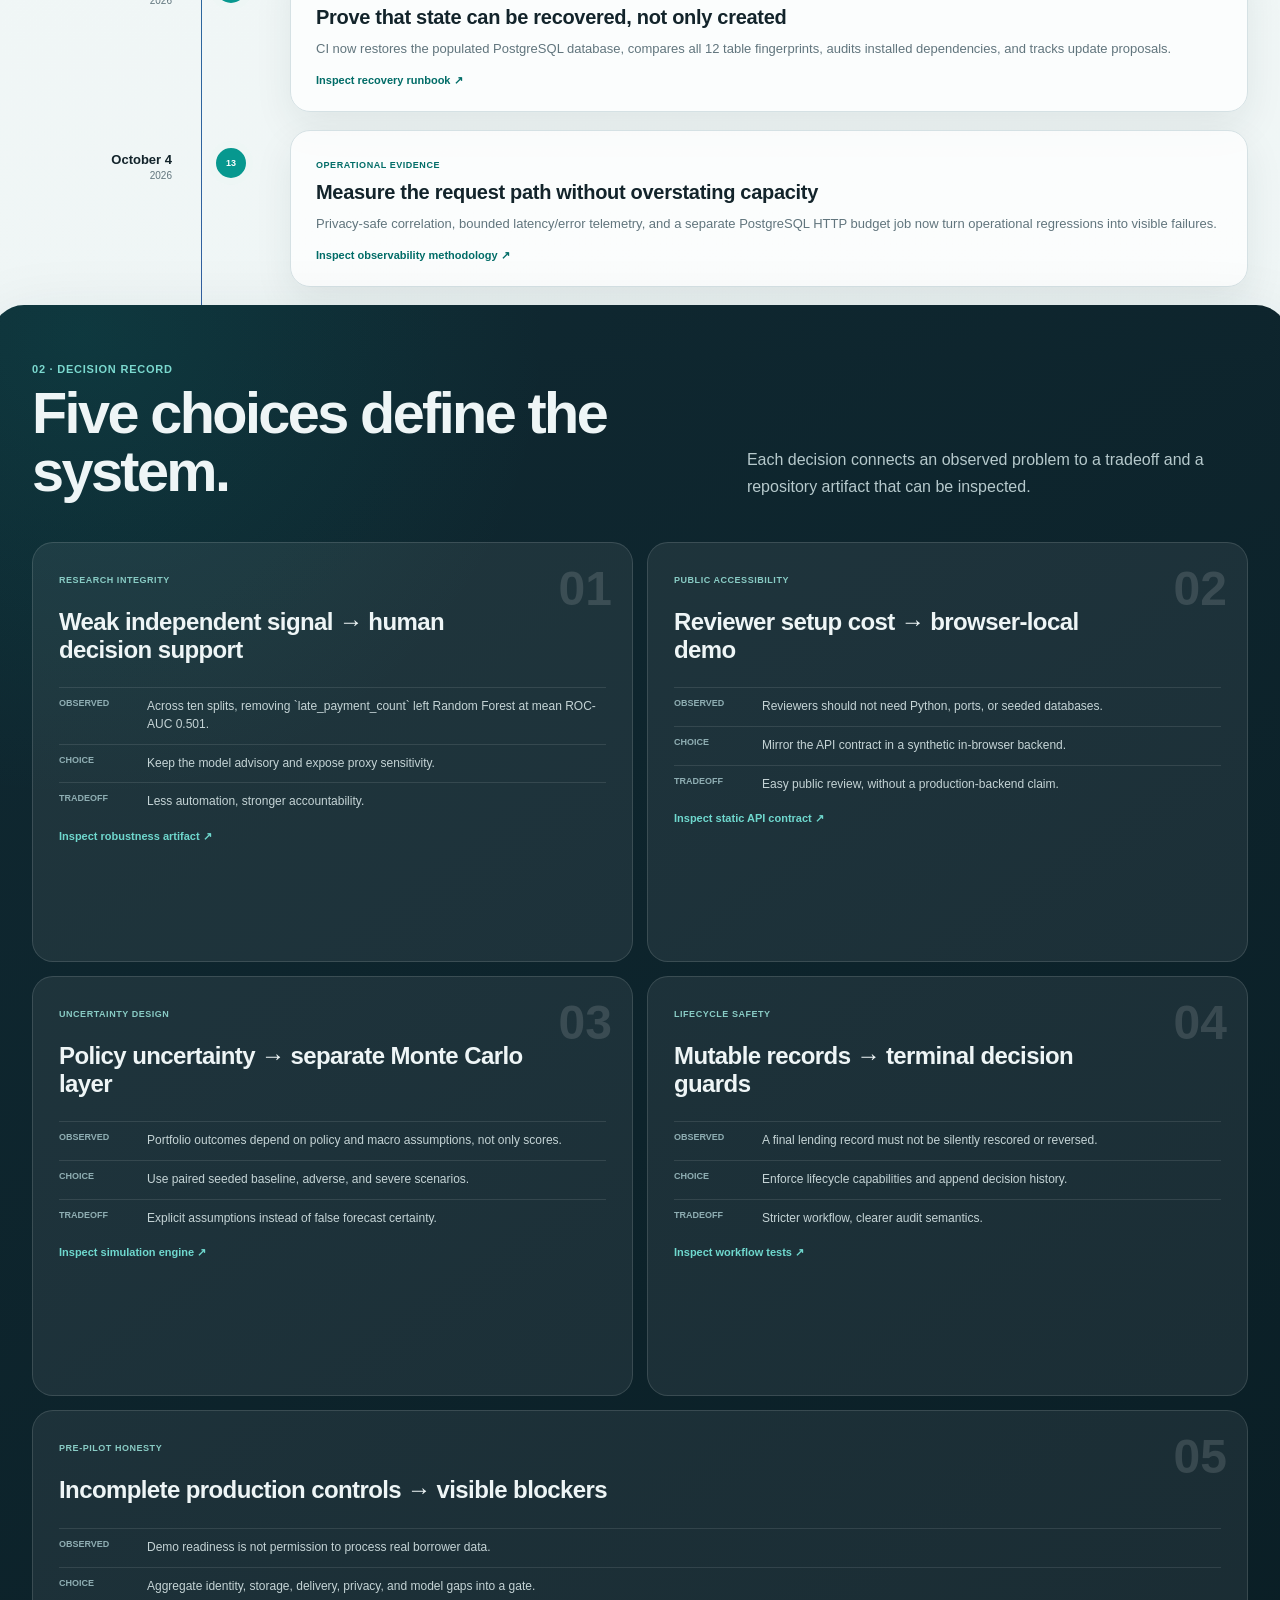
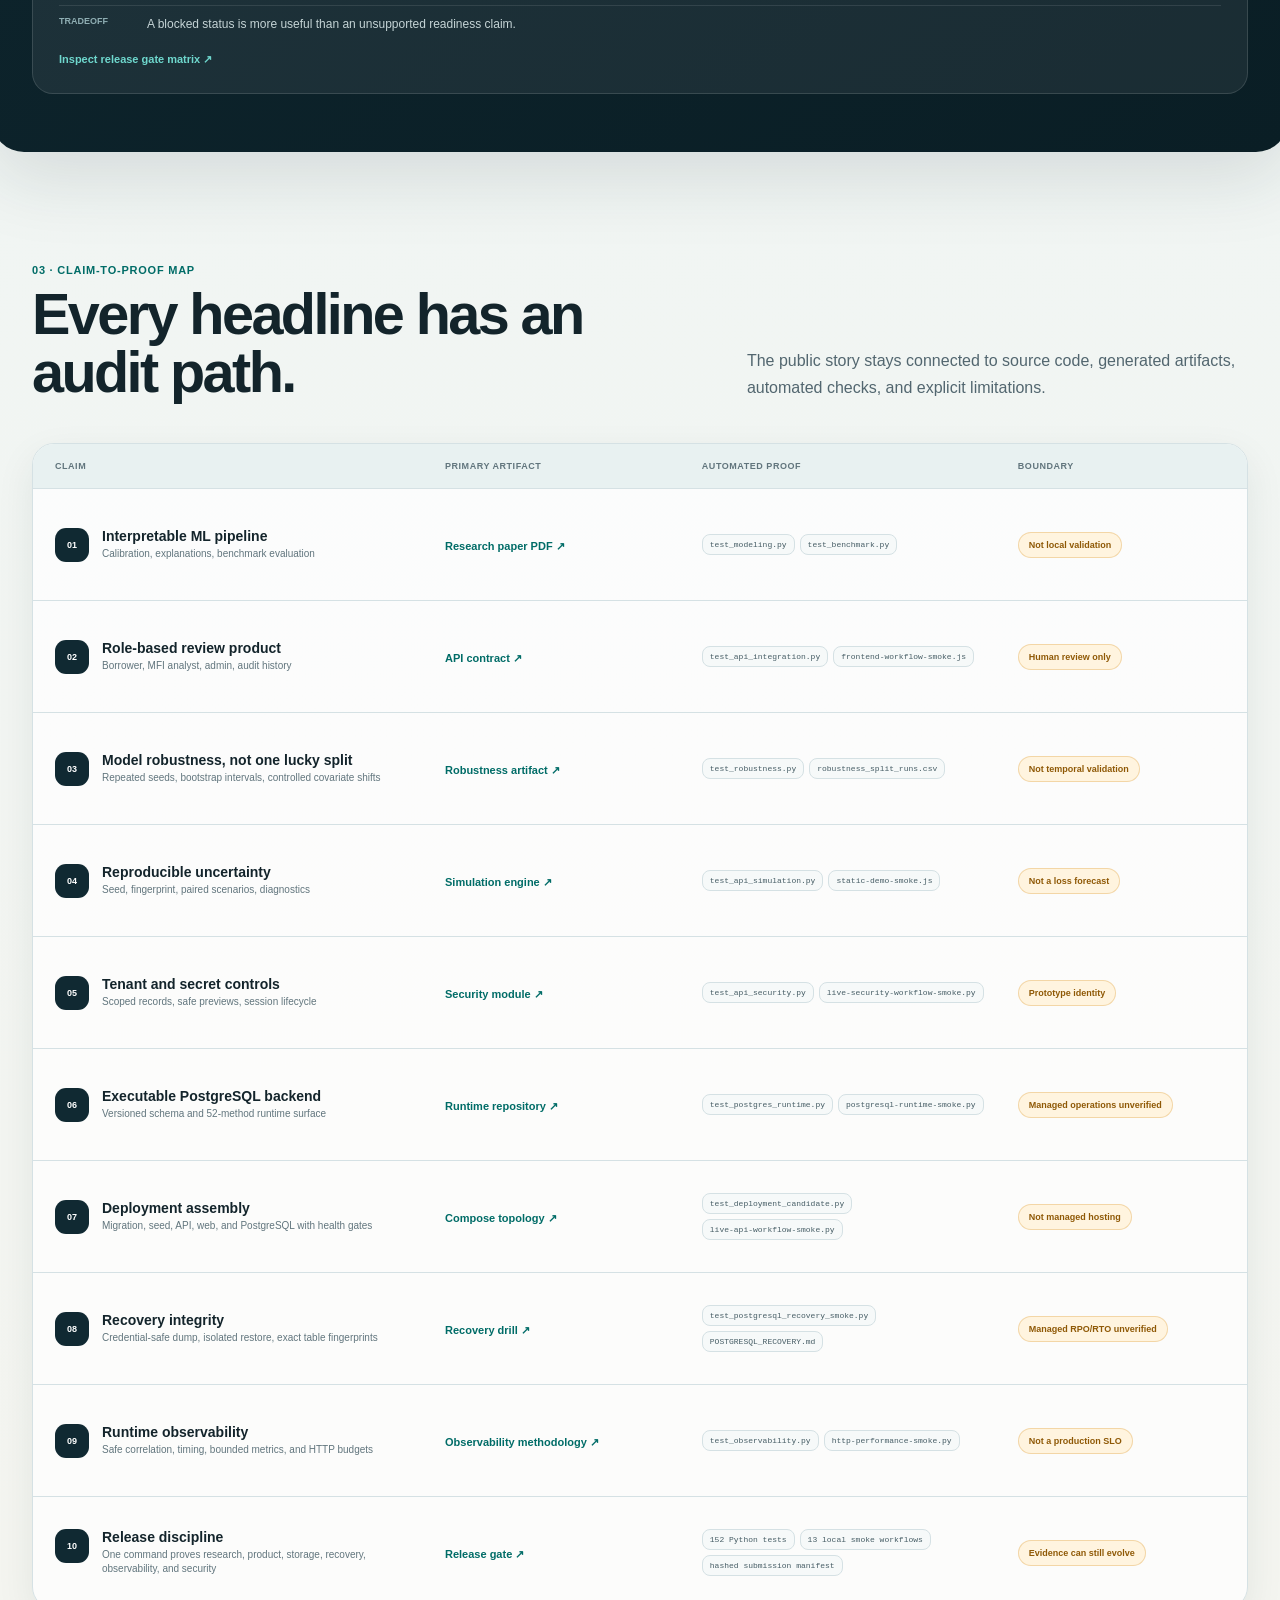
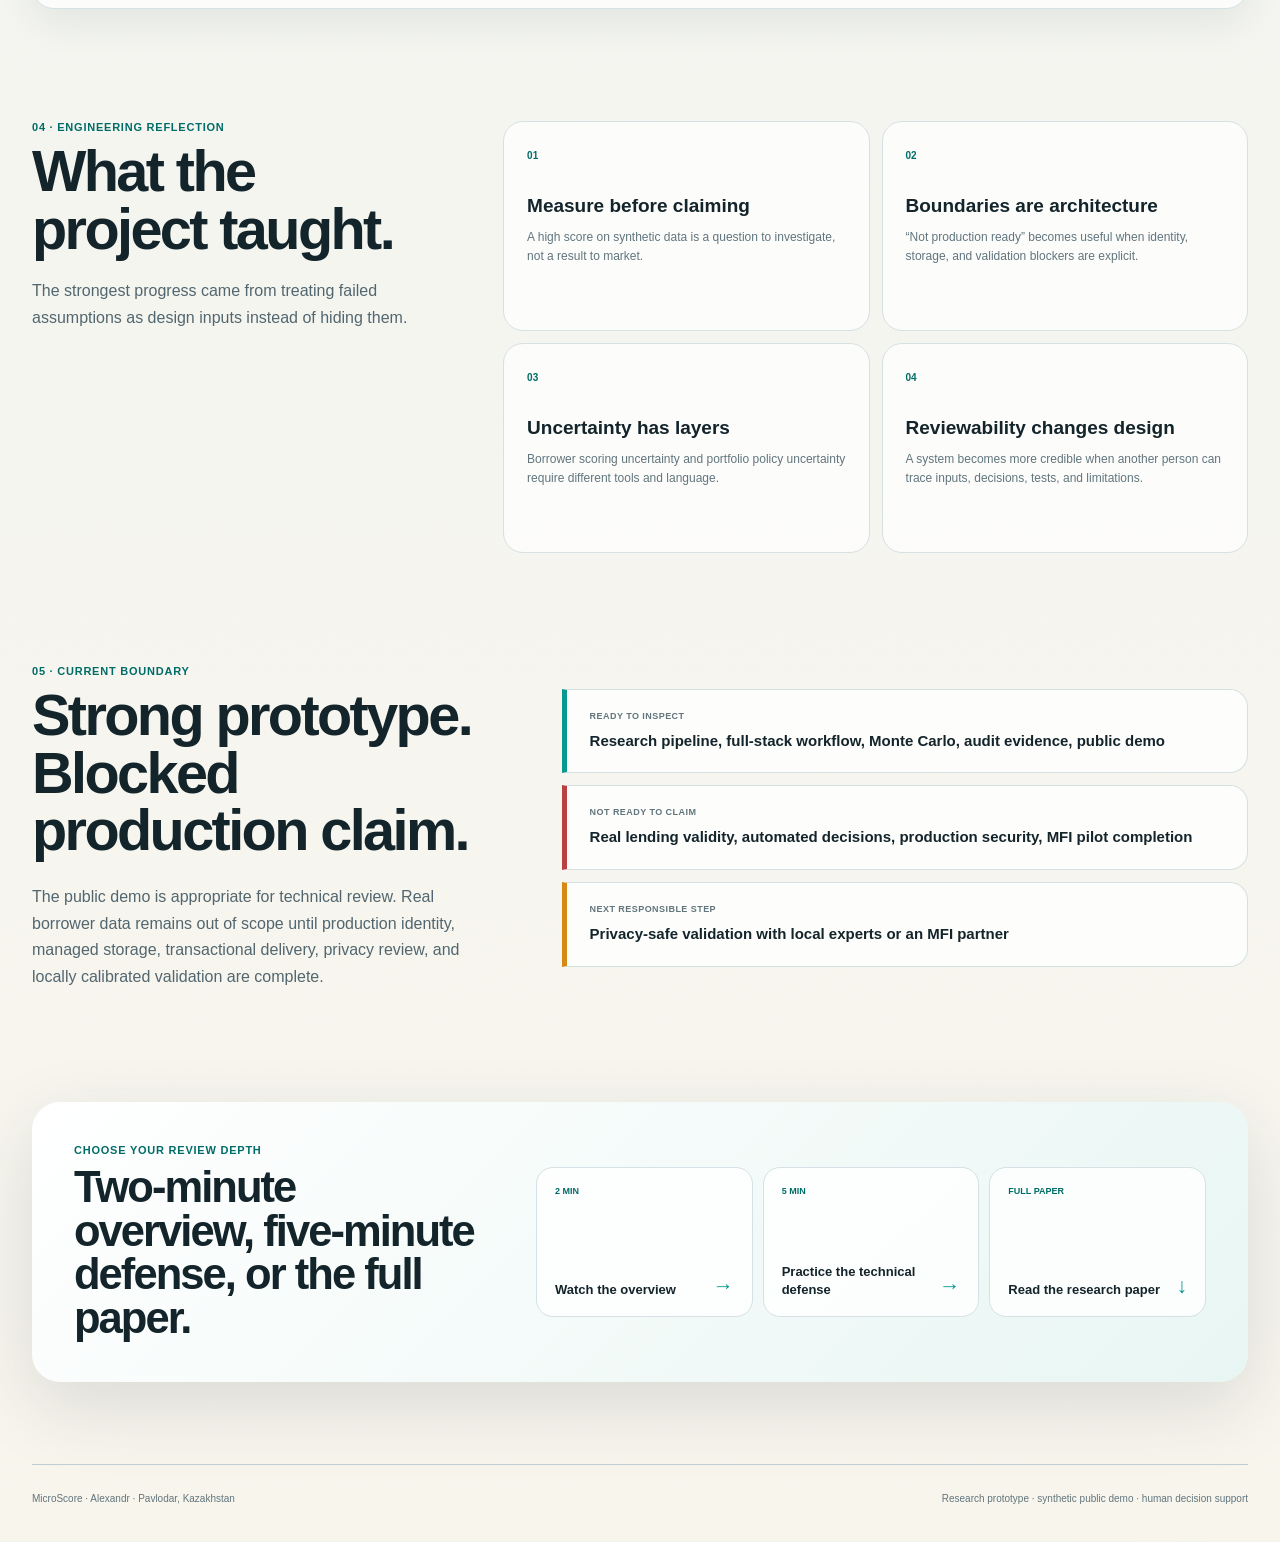
==== commit 9c8a6119: "Freeze submission release candidate" ====
--- a/apps/web/evidence.html
+++ b/apps/web/evidence.html
@@ -51,7 +51,7 @@
           </div>
           <div class="hero-metrics">
             <div><strong>90+</strong><span>traceable engineering increments</span></div>
-            <div><strong>147</strong><span>Python unit and integration tests</span></div>
+            <div><strong>152</strong><span>Python unit and integration tests</span></div>
             <div><strong>52 / 52</strong><span>PostgreSQL repository methods</span></div>
             <div><strong>3 layers</strong><span>research, product, public review</span></div>
           </div>
@@ -233,7 +233,7 @@
             <span>Public accessibility</span>
             <h3>Reviewer setup cost → browser-local demo</h3>
             <dl>
-              <div><dt>Observed</dt><dd>Admissions reviewers should not need Python, ports, or seeded databases.</dd></div>
+              <div><dt>Observed</dt><dd>Reviewers should not need Python, ports, or seeded databases.</dd></div>
               <div><dt>Choice</dt><dd>Mirror the API contract in a synthetic in-browser backend.</dd></div>
               <div><dt>Tradeoff</dt><dd>Easy public review, without a production-backend claim.</dd></div>
             </dl>
@@ -345,7 +345,7 @@
           <article role="row">
             <div role="cell"><span class="proof-index">10</span><strong>Release discipline</strong><small>One command proves research, product, storage, recovery, observability, and security</small></div>
             <div role="cell"><a href="https://github.com/alex-tereshkovv/micro-score/blob/main/scripts/check.ps1" target="_blank" rel="noreferrer">Release gate ↗</a></div>
-            <div role="cell"><code>147 Python tests</code><code>12 local smoke workflows</code></div>
+            <div role="cell"><code>152 Python tests</code><code>13 local smoke workflows</code><code>hashed submission manifest</code></div>
             <div role="cell"><span class="boundary-pill">Evidence can still evolve</span></div>
           </article>
         </div>
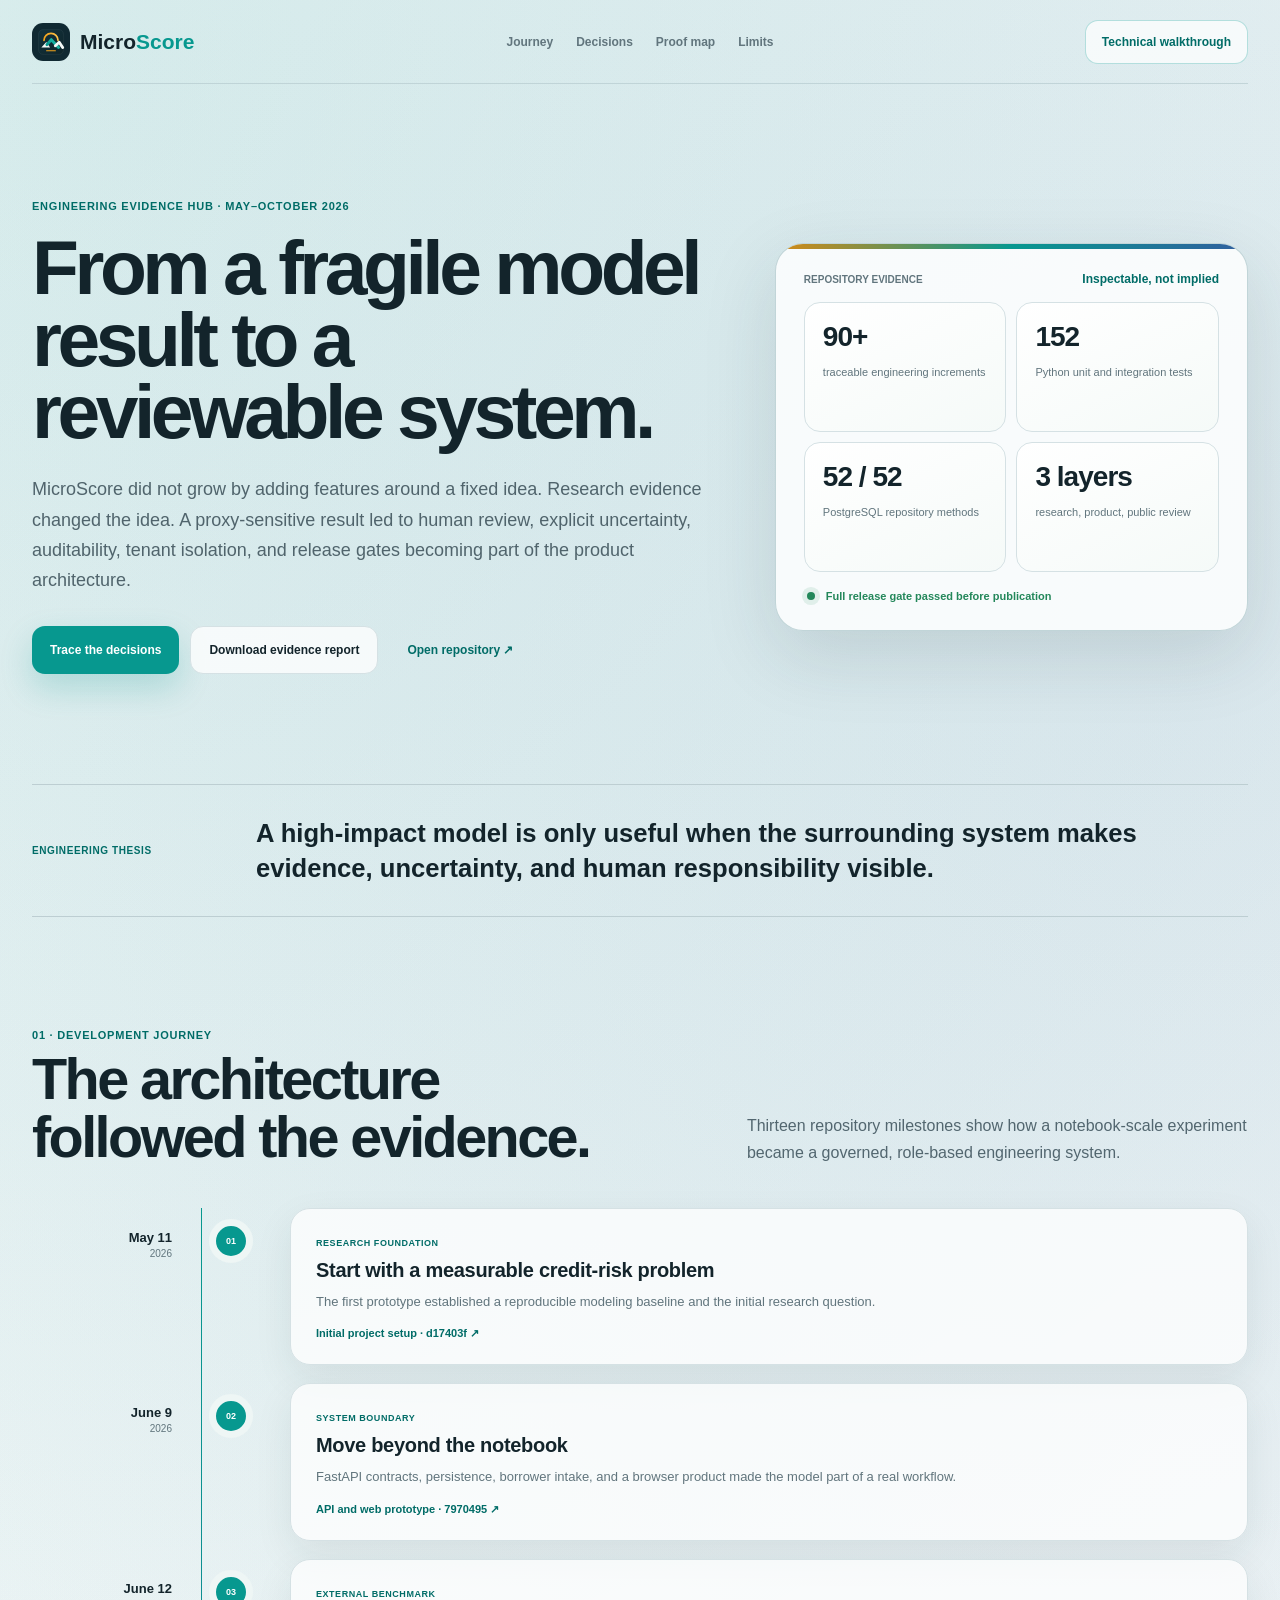
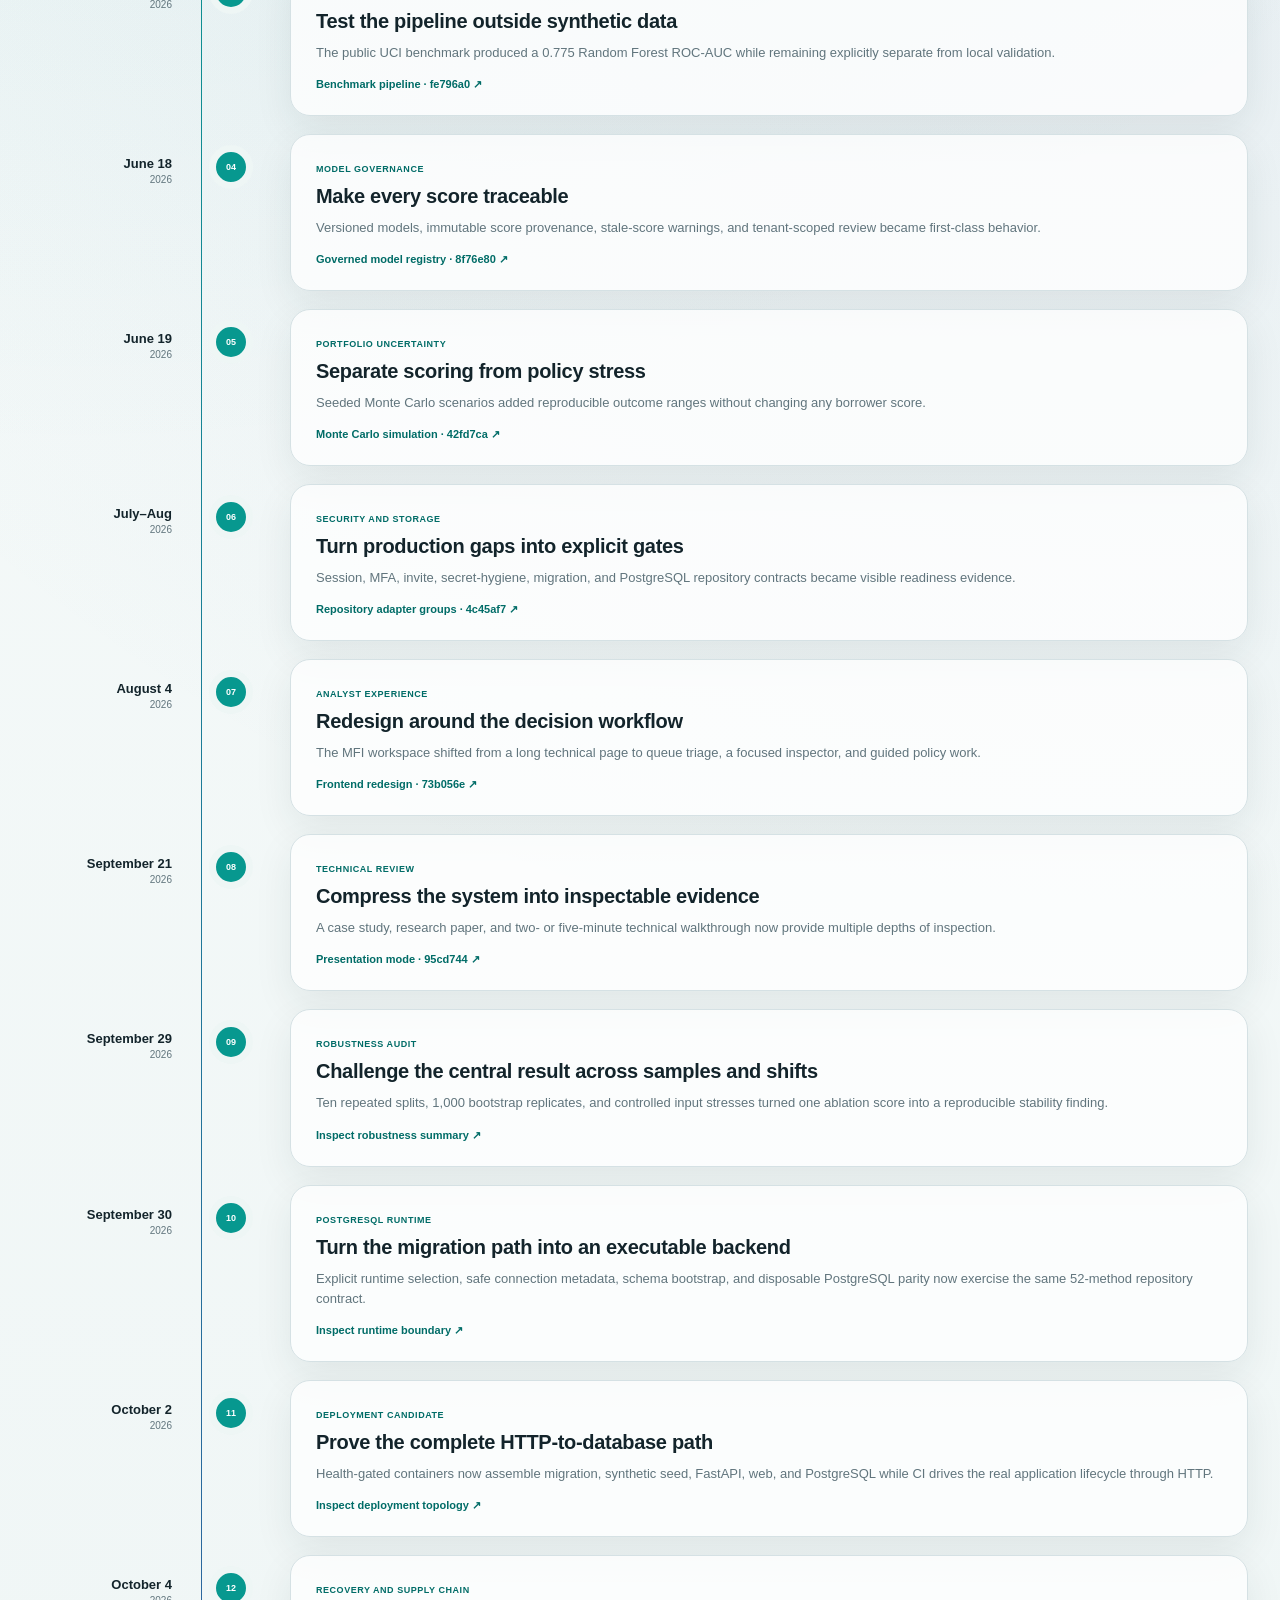
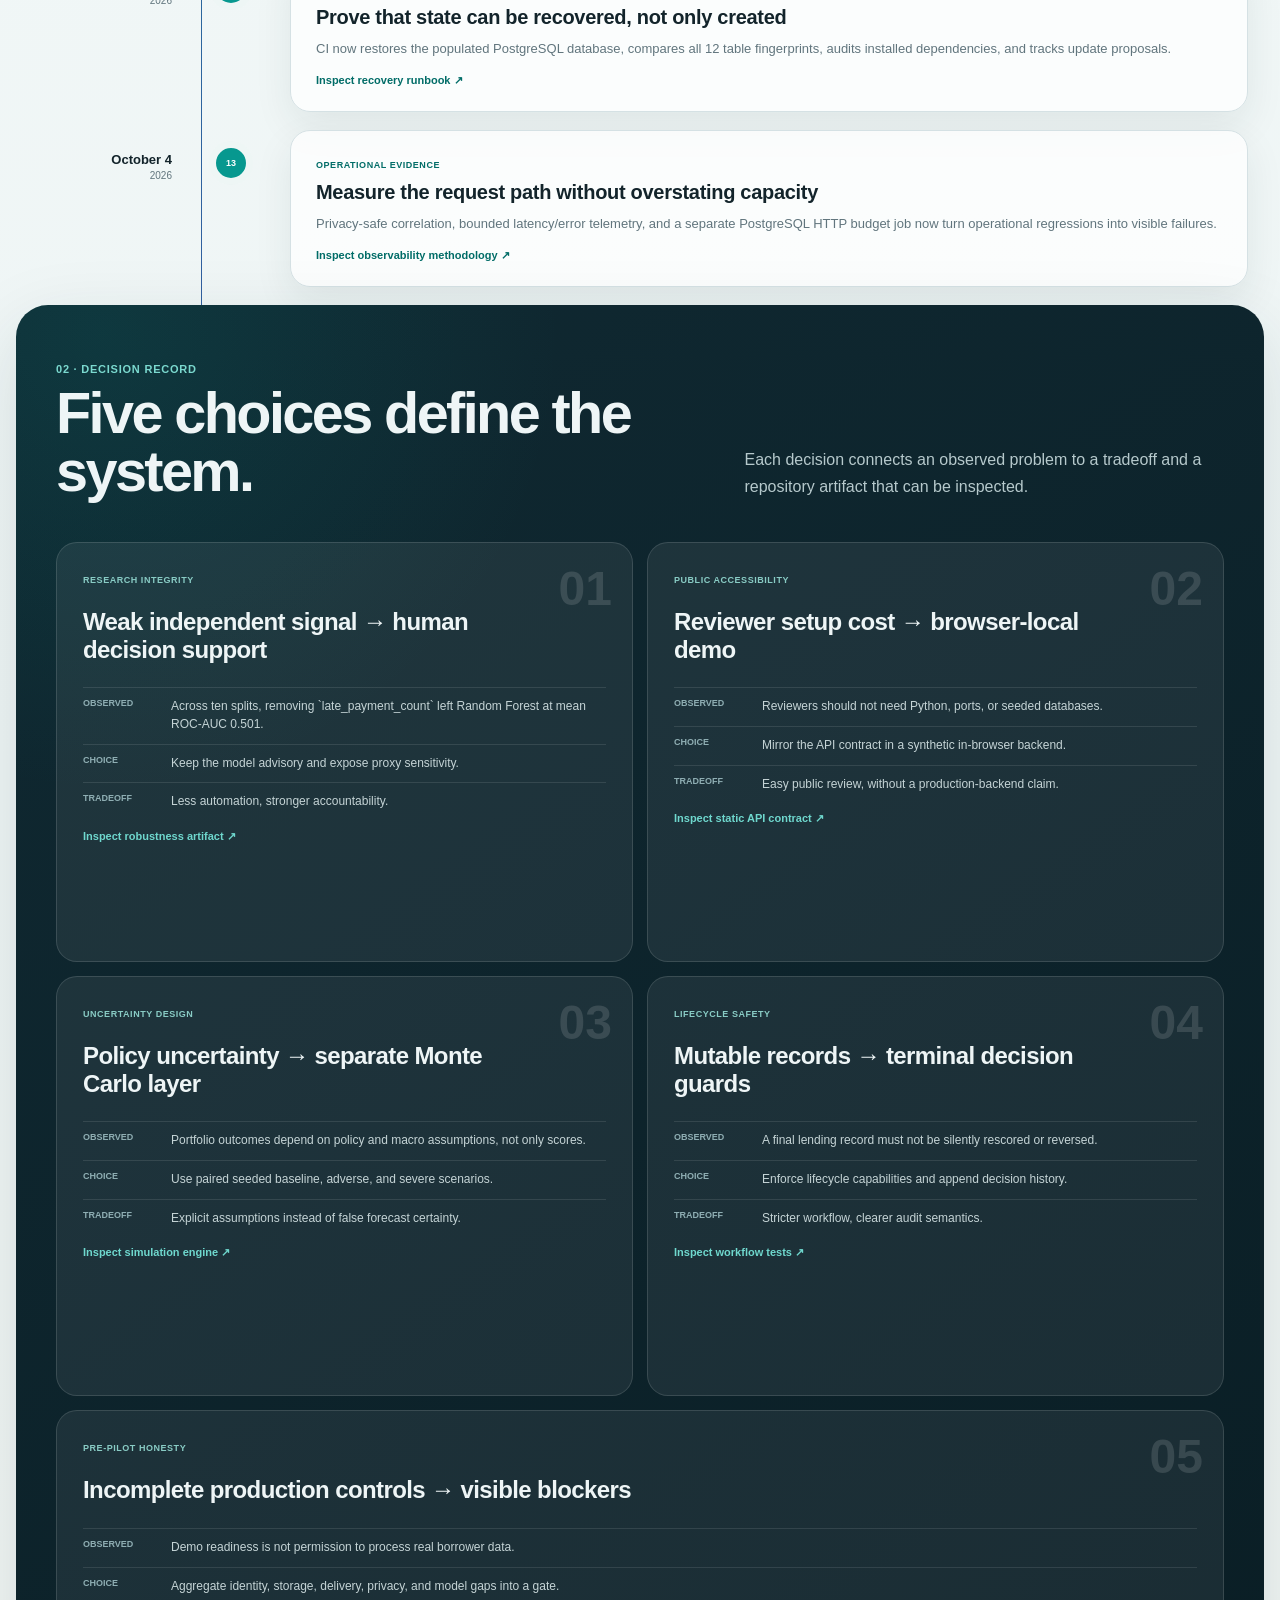
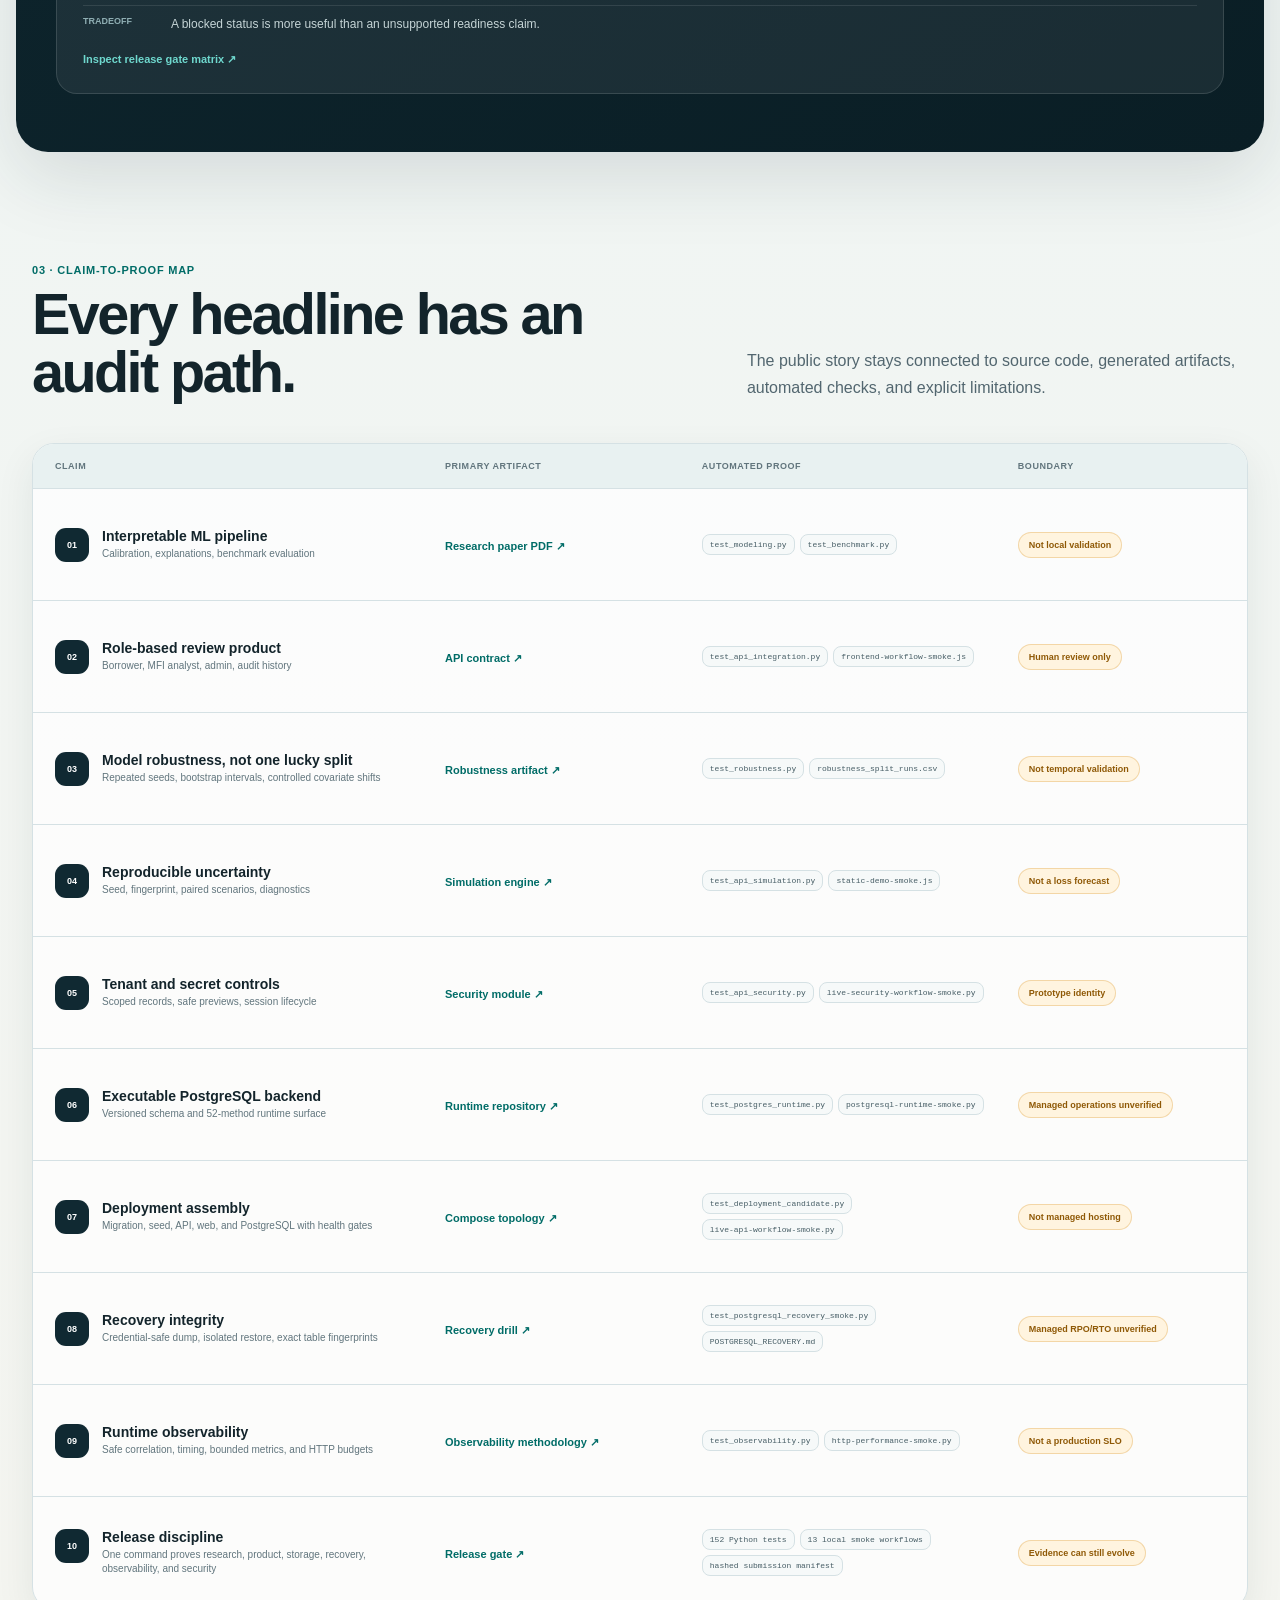
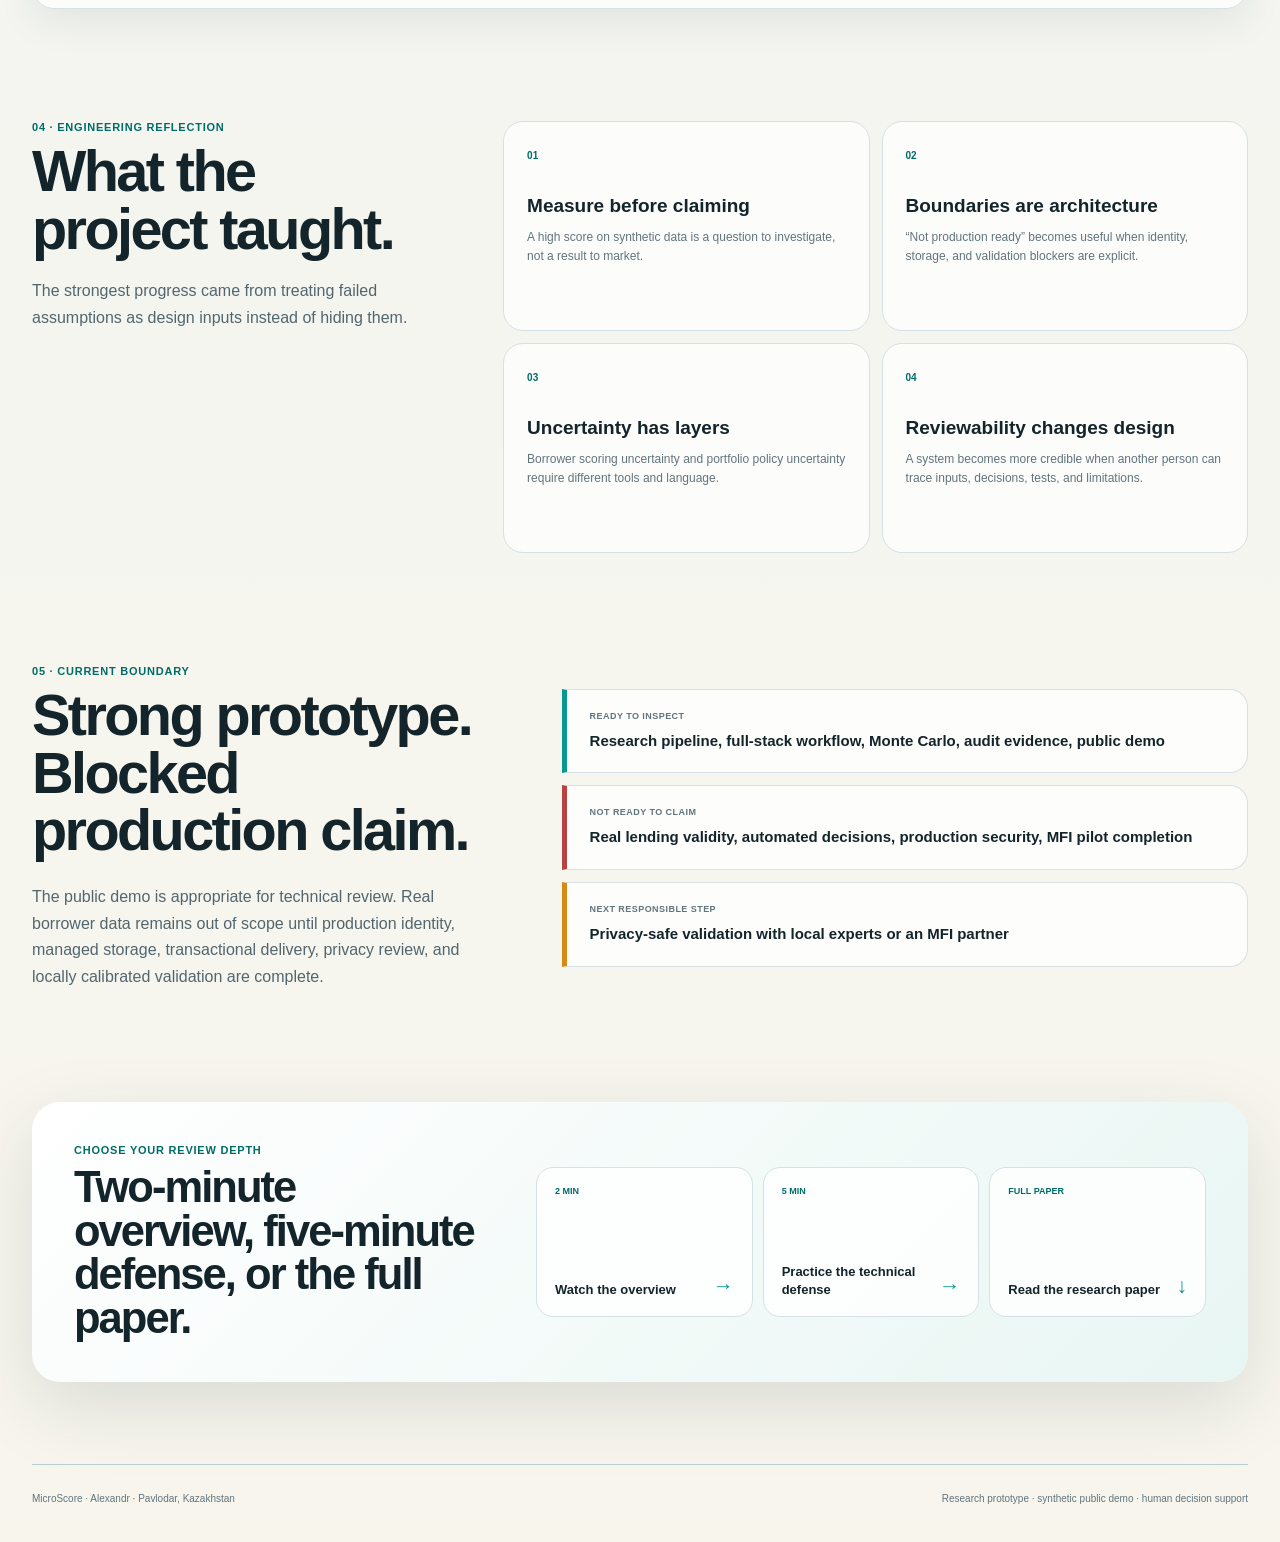
==== commit 1bf11b94: "Prevent evidence viewport overflow" ====
--- a/apps/web/evidence.html
+++ b/apps/web/evidence.html
@@ -11,9 +11,10 @@
     <title>MicroScore | Engineering Evidence</title>
     <link rel="icon" type="image/svg+xml" href="./assets/favicon.svg" />
     <link rel="icon" type="image/png" sizes="32x32" href="./assets/favicon-32.png" />
-    <link rel="stylesheet" href="./evidence.css?v=20260921-evidence-hub-v1" />
+    <link rel="stylesheet" href="./evidence.css?v=20261025-reviewer-accessibility-v2" />
   </head>
   <body>
+    <a class="skip-link" href="#evidence-main">Skip to engineering evidence</a>
     <header class="evidence-nav">
       <a class="evidence-brand" href="./#/review" aria-label="Return to the MicroScore engineering case study">
         <img src="./assets/microscore-mark.svg" alt="" />
@@ -28,7 +29,7 @@
       <a class="nav-cta" href="./showcase.html">Technical walkthrough</a>
     </header>
 
-    <main>
+    <main id="evidence-main" tabindex="-1">
       <section class="evidence-hero">
         <div class="hero-copy">
           <p class="evidence-eyebrow">Engineering evidence hub · May–October 2026</p>
--- a/apps/web/evidence.css
+++ b/apps/web/evidence.css
@@ -47,6 +47,25 @@
   outline-offset: 3px;
 }
 
+.skip-link {
+  position: fixed;
+  inset: 12px auto auto 12px;
+  z-index: 1000;
+  border-radius: 10px;
+  background: var(--navy);
+  color: var(--white);
+  padding: 11px 15px;
+  font-size: 14px;
+  font-weight: 850;
+  text-decoration: none;
+  transform: translateY(calc(-100% - 24px));
+  transition: transform 0.18s ease;
+}
+
+.skip-link:focus-visible {
+  transform: translateY(0);
+}
+
 .evidence-nav,
 main,
 .evidence-footer {
@@ -432,8 +451,8 @@
 
 .decision-section {
   position: relative;
-  width: calc(100% + 80px);
-  margin-left: -40px;
+  width: min(calc(100% + 80px), calc(100vw - 32px));
+  margin-left: max(-40px, calc((100% - (100vw - 32px)) / 2));
   border-radius: 32px;
   background:
     radial-gradient(circle at 7% 2%, rgba(7, 152, 143, 0.14), transparent 25%),
@@ -1008,4 +1027,11 @@
   html {
     scroll-behavior: auto;
   }
-}
+
+  *,
+  *::before,
+  *::after {
+    transition-duration: 0.01ms !important;
+    animation-duration: 0.01ms !important;
+  }
+}
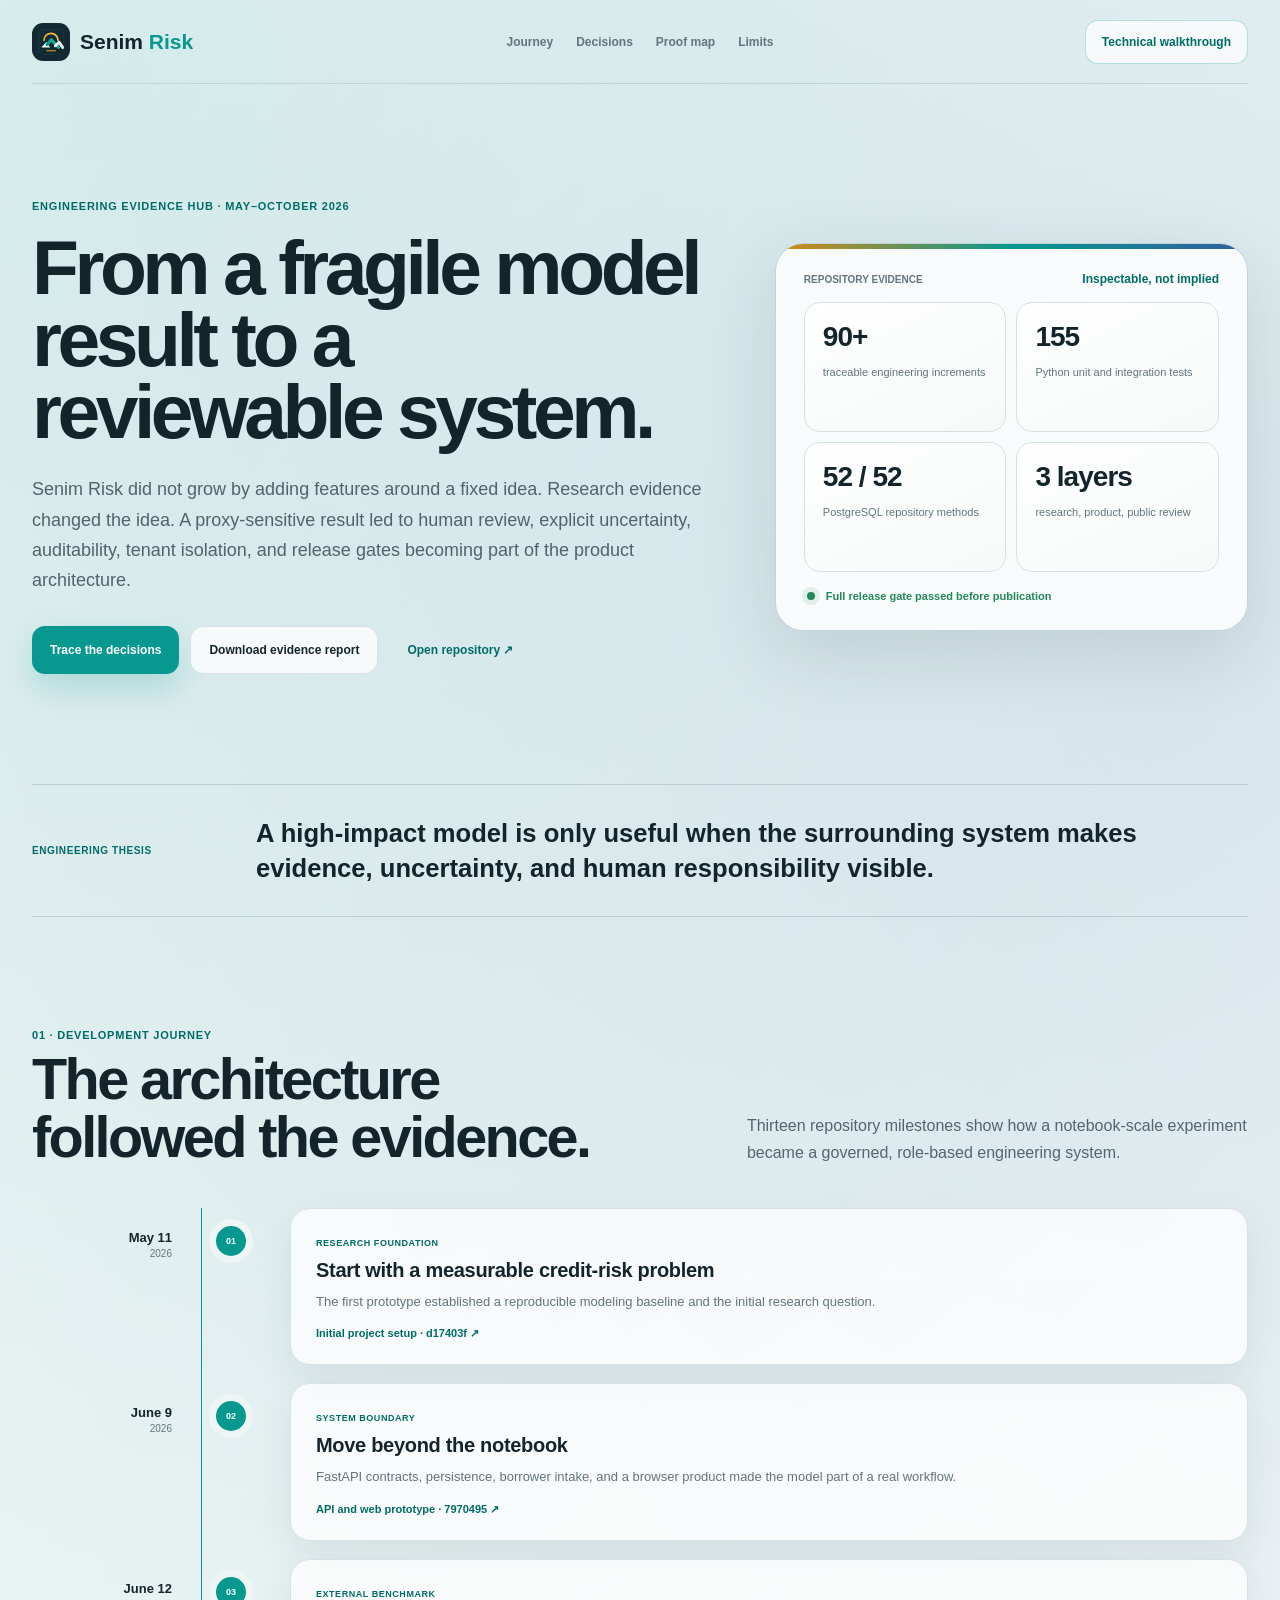
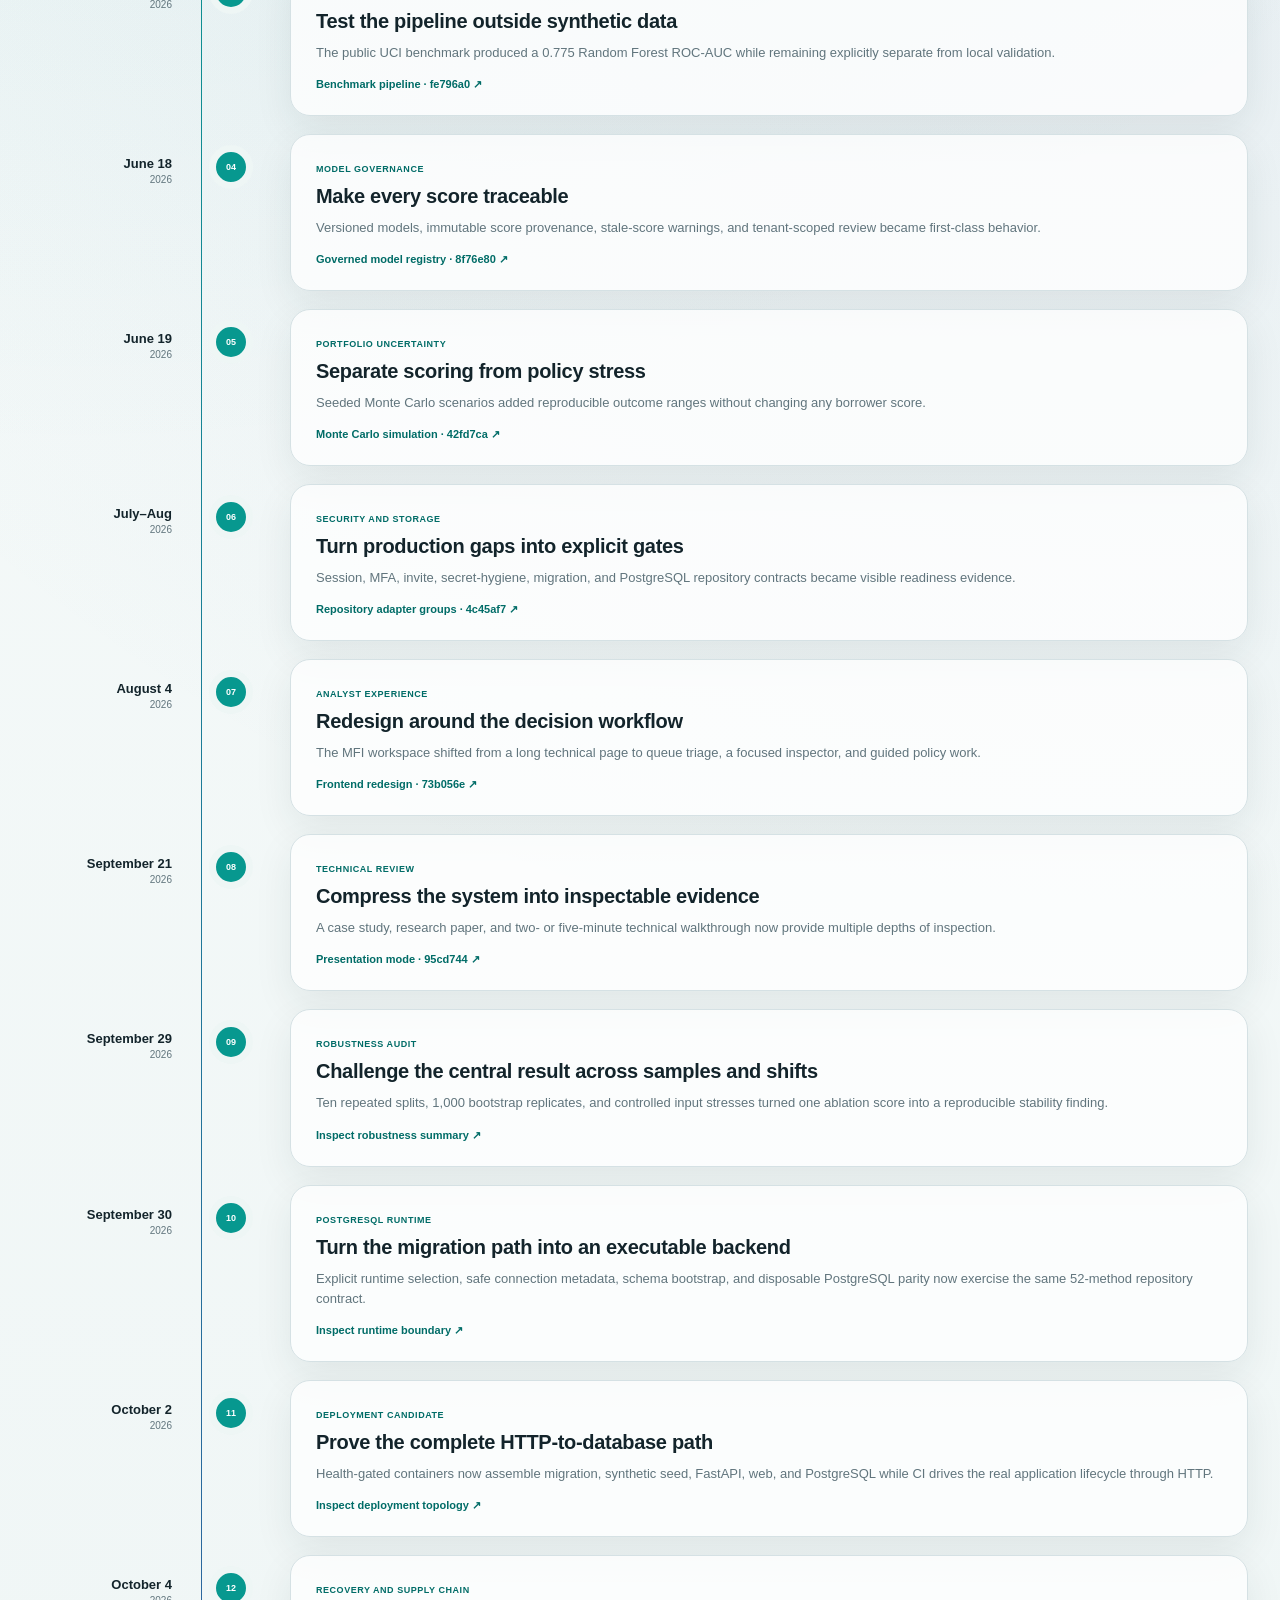
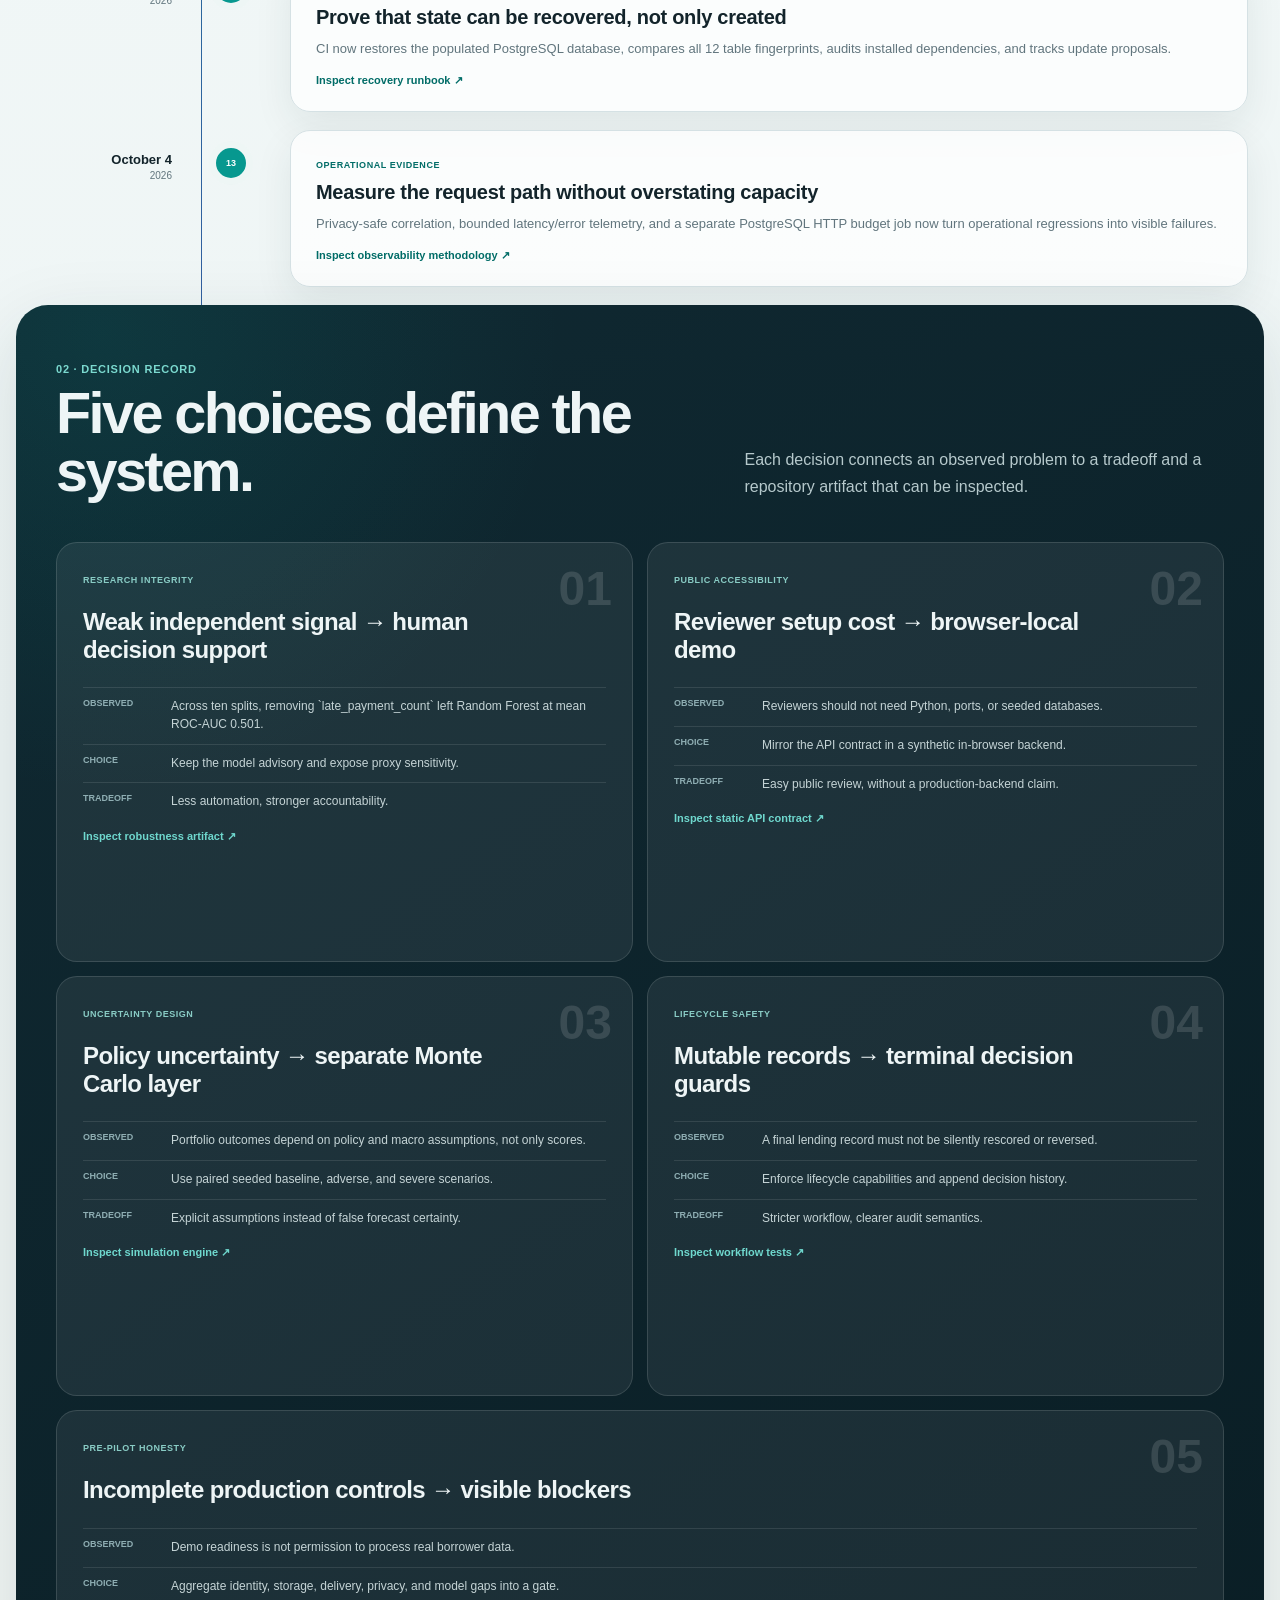
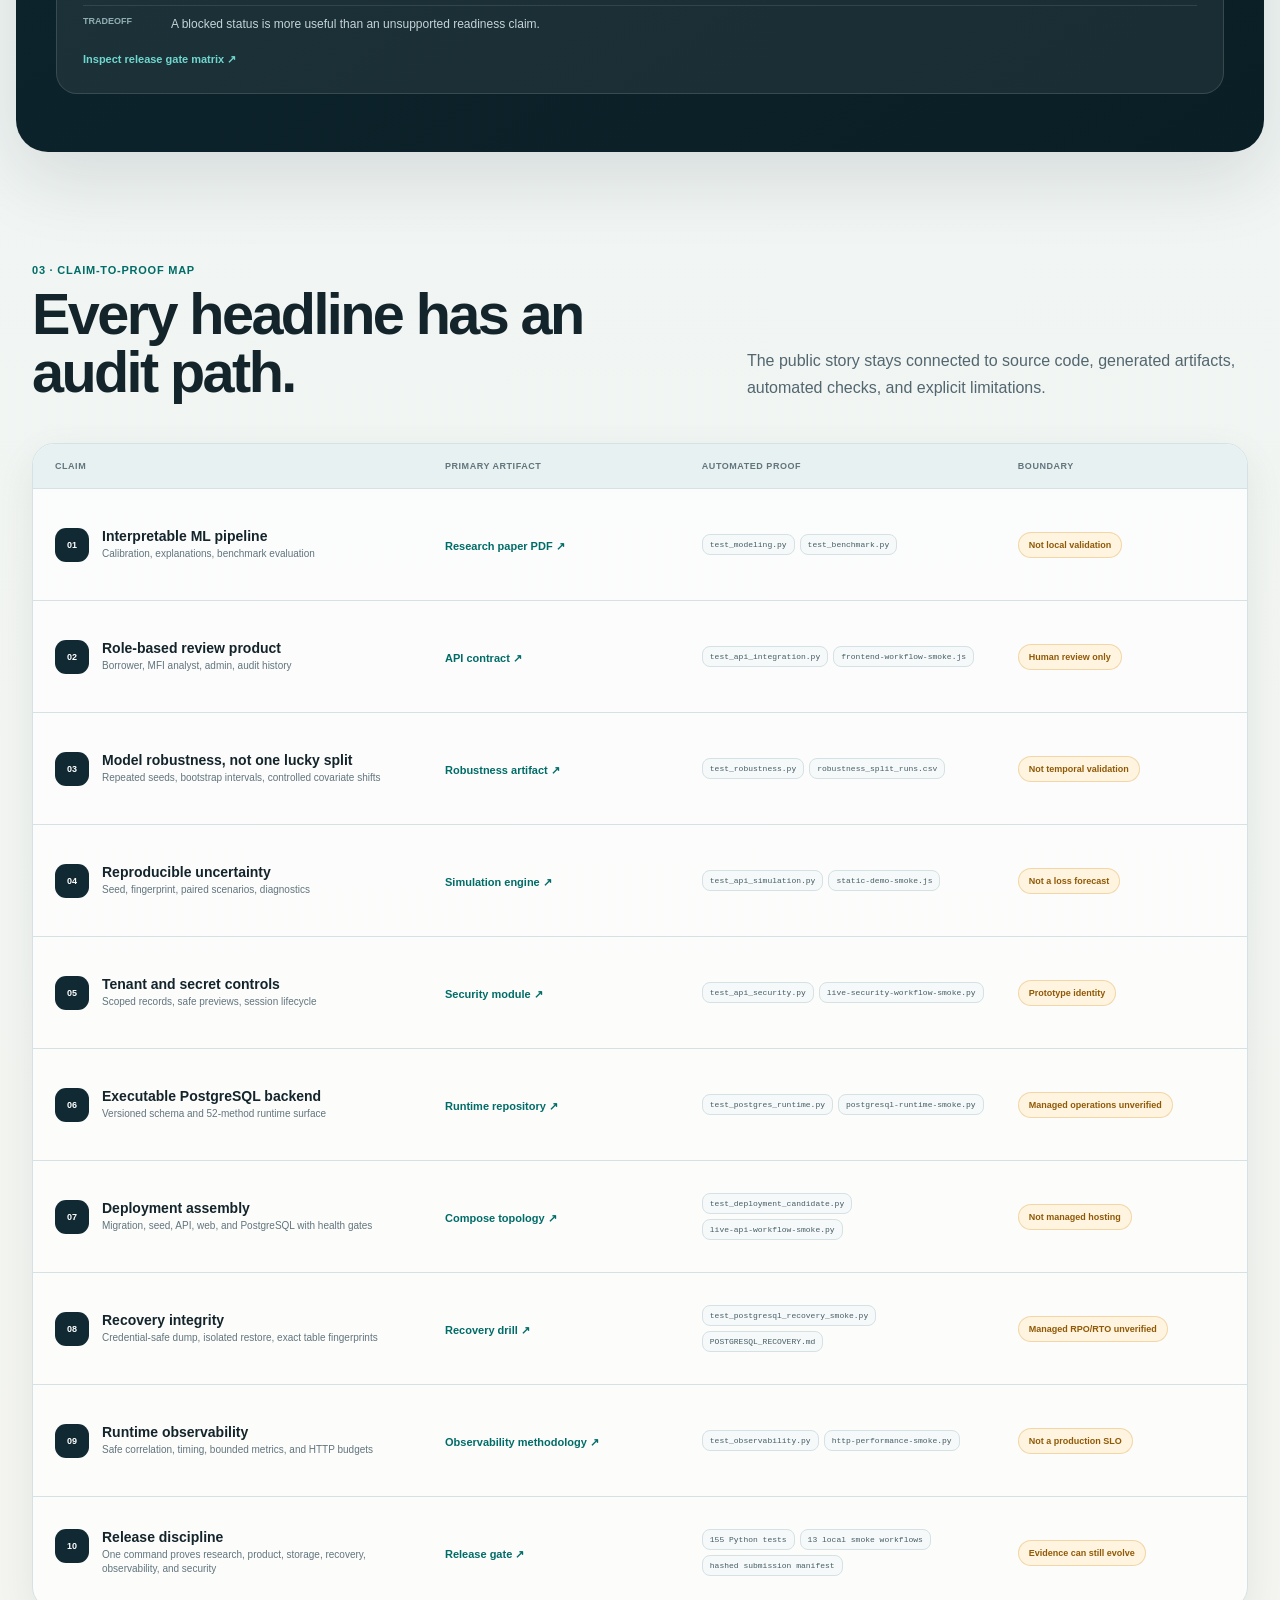
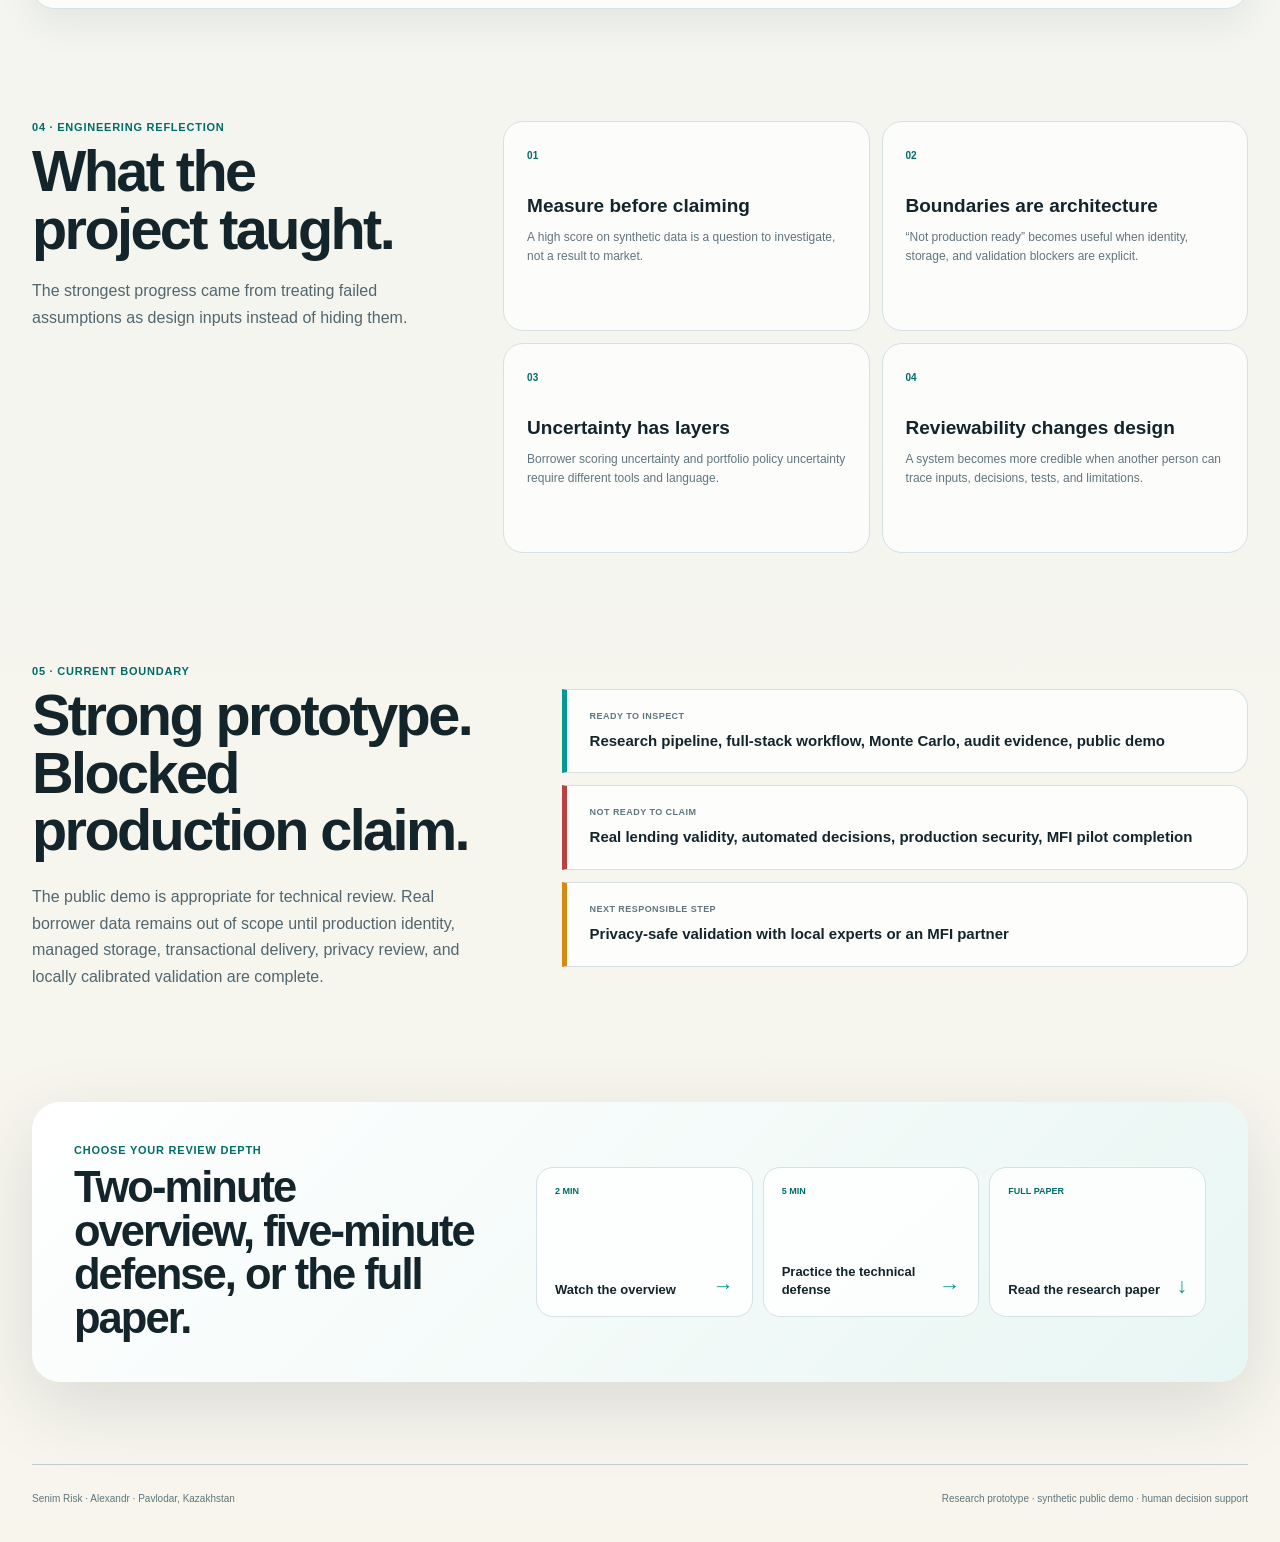
==== commit c1e8e117: "Rebrand project as Senim Risk" ====
--- a/apps/web/evidence.html
+++ b/apps/web/evidence.html
@@ -6,19 +6,35 @@
     <meta name="theme-color" content="#102932" />
     <meta
       name="description"
-      content="Trace the engineering decisions, development history, and reproducible evidence behind MicroScore."
+      content="Trace the engineering decisions, development history, and reproducible evidence behind Senim Risk."
     />
-    <title>MicroScore | Engineering Evidence</title>
+    <meta name="application-name" content="Senim Risk" />
+    <meta property="og:type" content="website" />
+    <meta property="og:title" content="Senim Risk | Engineering Evidence" />
+    <meta
+      property="og:description"
+      content="Trace the engineering decisions and reproducible evidence behind an interpretable credit-risk system for thin-file borrowers."
+    />
+    <meta property="og:image" content="https://alex-tereshkovv.github.io/micro-score/assets/senim-risk-social-preview.png" />
+    <meta property="og:image:width" content="1200" />
+    <meta property="og:image:height" content="630" />
+    <meta property="og:image:alt" content="Senim Risk — an interpretable credit-risk system for thin-file borrowers" />
+    <meta name="twitter:card" content="summary_large_image" />
+    <meta name="twitter:title" content="Senim Risk | Engineering Evidence" />
+    <meta name="twitter:description" content="Trace the engineering decisions and reproducible evidence behind Senim Risk." />
+    <meta name="twitter:image" content="https://alex-tereshkovv.github.io/micro-score/assets/senim-risk-social-preview.png" />
+    <title>Senim Risk | Engineering Evidence</title>
     <link rel="icon" type="image/svg+xml" href="./assets/favicon.svg" />
     <link rel="icon" type="image/png" sizes="32x32" href="./assets/favicon-32.png" />
-    <link rel="stylesheet" href="./evidence.css?v=20261025-reviewer-accessibility-v2" />
+    <link rel="apple-touch-icon" href="./assets/apple-touch-icon.png" />
+    <link rel="stylesheet" href="./evidence.css?v=20261027-senim-risk-brand-v2" />
   </head>
   <body>
     <a class="skip-link" href="#evidence-main">Skip to engineering evidence</a>
     <header class="evidence-nav">
-      <a class="evidence-brand" href="./#/review" aria-label="Return to the MicroScore engineering case study">
-        <img src="./assets/microscore-mark.svg" alt="" />
-        <span><strong>Micro</strong>Score</span>
+      <a class="evidence-brand" href="./#/review" aria-label="Return to the Senim Risk engineering case study">
+        <img src="./assets/senim-risk-mark.svg" alt="" />
+        <span><strong>Senim</strong> Risk</span>
       </a>
       <nav aria-label="Evidence hub navigation">
         <a href="#journey">Journey</a>
@@ -35,13 +51,13 @@
           <p class="evidence-eyebrow">Engineering evidence hub · May–October 2026</p>
           <h1>From a fragile model result to a reviewable system.</h1>
           <p class="hero-lead">
-            MicroScore did not grow by adding features around a fixed idea. Research evidence changed the idea.
+            Senim Risk did not grow by adding features around a fixed idea. Research evidence changed the idea.
             A proxy-sensitive result led to human review, explicit uncertainty, auditability, tenant isolation,
             and release gates becoming part of the product architecture.
           </p>
           <div class="hero-actions">
             <a class="primary-action" href="#decisions">Trace the decisions</a>
-            <a class="secondary-action" href="./assets/MicroScore_Engineering_Case_Study.pdf" download>Download evidence report</a>
+            <a class="secondary-action" href="./assets/Senim_Risk_Engineering_Case_Study.pdf" download>Download evidence report</a>
             <a class="text-action" href="https://github.com/alex-tereshkovv/micro-score" target="_blank" rel="noreferrer">Open repository ↗</a>
           </div>
         </div>
@@ -52,7 +68,7 @@
           </div>
           <div class="hero-metrics">
             <div><strong>90+</strong><span>traceable engineering increments</span></div>
-            <div><strong>152</strong><span>Python unit and integration tests</span></div>
+            <div><strong>155</strong><span>Python unit and integration tests</span></div>
             <div><strong>52 / 52</strong><span>PostgreSQL repository methods</span></div>
             <div><strong>3 layers</strong><span>research, product, public review</span></div>
           </div>
@@ -285,13 +301,13 @@
           <p>The public story stays connected to source code, generated artifacts, automated checks, and explicit limitations.</p>
         </div>
 
-        <div class="proof-map" role="table" aria-label="MicroScore claim-to-proof map">
+        <div class="proof-map" role="table" aria-label="Senim Risk claim-to-proof map">
           <div class="proof-map-header" role="row">
             <span role="columnheader">Claim</span><span role="columnheader">Primary artifact</span><span role="columnheader">Automated proof</span><span role="columnheader">Boundary</span>
           </div>
           <article role="row">
             <div role="cell"><span class="proof-index">01</span><strong>Interpretable ML pipeline</strong><small>Calibration, explanations, benchmark evaluation</small></div>
-            <div role="cell"><a href="./assets/MicroScore_Research_Paper.pdf" target="_blank" rel="noreferrer">Research paper PDF ↗</a></div>
+            <div role="cell"><a href="./assets/Senim_Risk_Research_Paper.pdf" target="_blank" rel="noreferrer">Research paper PDF ↗</a></div>
             <div role="cell"><code>test_modeling.py</code><code>test_benchmark.py</code></div>
             <div role="cell"><span class="boundary-pill">Not local validation</span></div>
           </article>
@@ -346,7 +362,7 @@
           <article role="row">
             <div role="cell"><span class="proof-index">10</span><strong>Release discipline</strong><small>One command proves research, product, storage, recovery, observability, and security</small></div>
             <div role="cell"><a href="https://github.com/alex-tereshkovv/micro-score/blob/main/scripts/check.ps1" target="_blank" rel="noreferrer">Release gate ↗</a></div>
-            <div role="cell"><code>152 Python tests</code><code>13 local smoke workflows</code><code>hashed submission manifest</code></div>
+            <div role="cell"><code>155 Python tests</code><code>13 local smoke workflows</code><code>hashed submission manifest</code></div>
             <div role="cell"><span class="boundary-pill">Evidence can still evolve</span></div>
           </article>
         </div>
@@ -390,13 +406,13 @@
         <div class="cta-grid">
           <a href="./showcase.html"><span>2 min</span><strong>Watch the overview</strong><em>→</em></a>
           <a href="./showcase.html?mode=technical&amp;guide=1"><span>5 min</span><strong>Practice the technical defense</strong><em>→</em></a>
-          <a href="./assets/MicroScore_Research_Paper.pdf"><span>Full paper</span><strong>Read the research paper</strong><em>↓</em></a>
+          <a href="./assets/Senim_Risk_Research_Paper.pdf"><span>Full paper</span><strong>Read the research paper</strong><em>↓</em></a>
         </div>
       </section>
     </main>
 
     <footer class="evidence-footer">
-      <span>MicroScore · Alexandr · Pavlodar, Kazakhstan</span>
+      <span>Senim Risk · Alexandr · Pavlodar, Kazakhstan</span>
       <span>Research prototype · synthetic public demo · human decision support</span>
     </footer>
   </body>
--- a/apps/web/evidence.css
+++ b/apps/web/evidence.css
@@ -24,12 +24,16 @@
   box-sizing: border-box;
 }
 
+[hidden] {
+  display: none !important;
+}
+
 html {
   scroll-behavior: smooth;
 }
 
 body {
-  min-width: 320px;
+  min-width: 0;
   margin: 0;
   background:
     radial-gradient(circle at 6% 1%, rgba(7, 152, 143, 0.12), transparent 25%),
